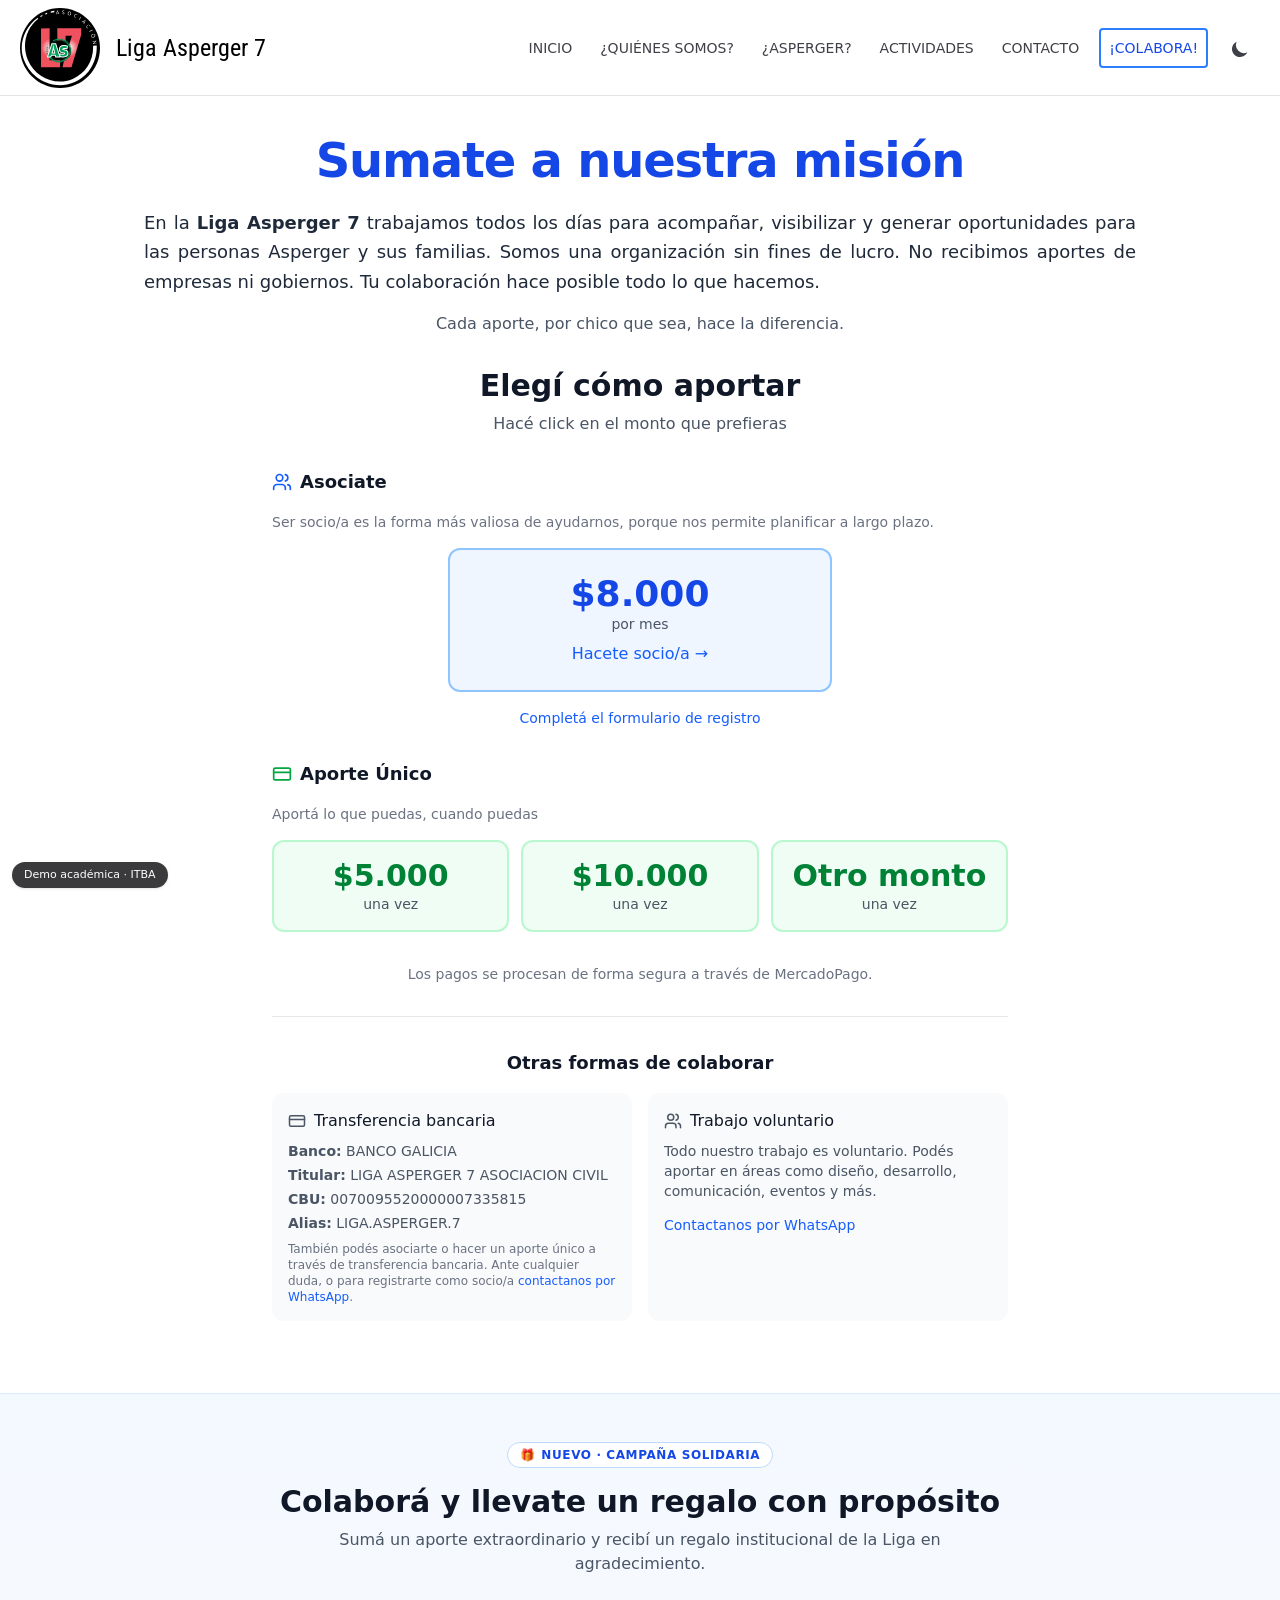
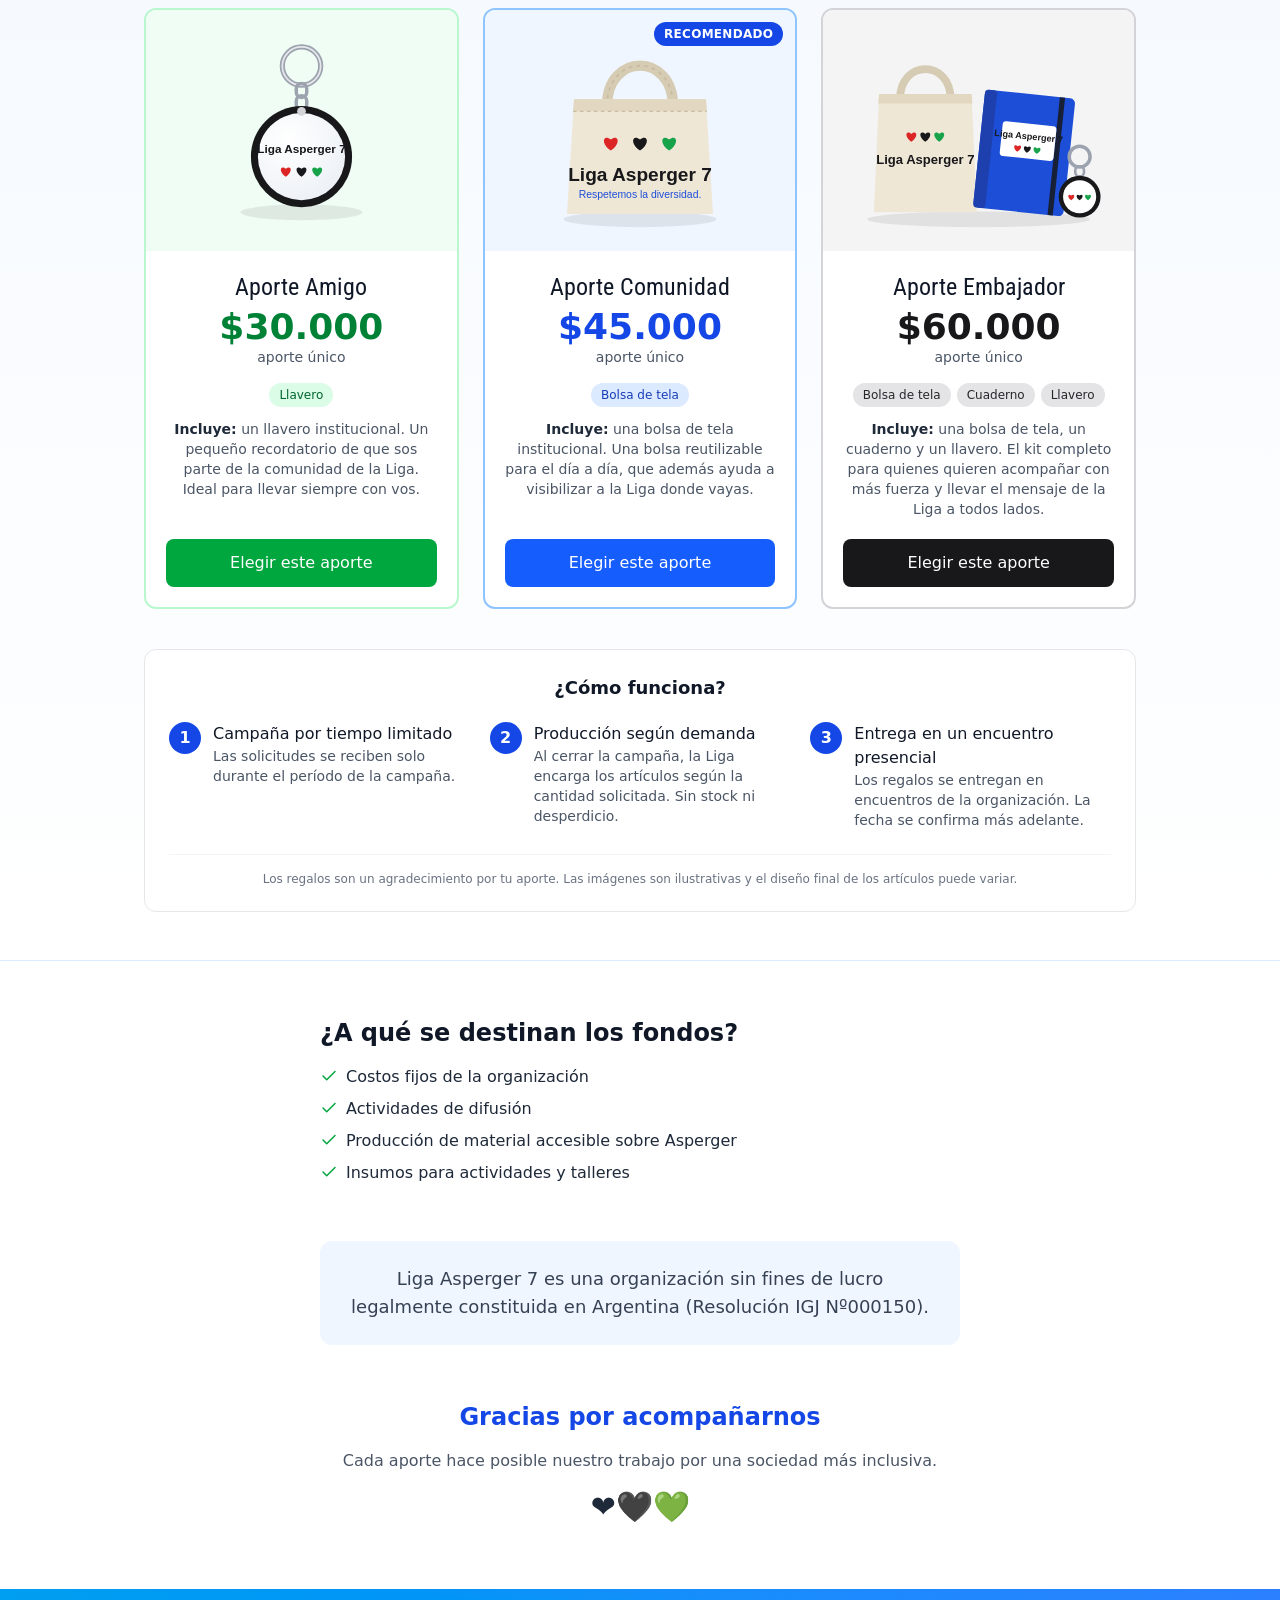
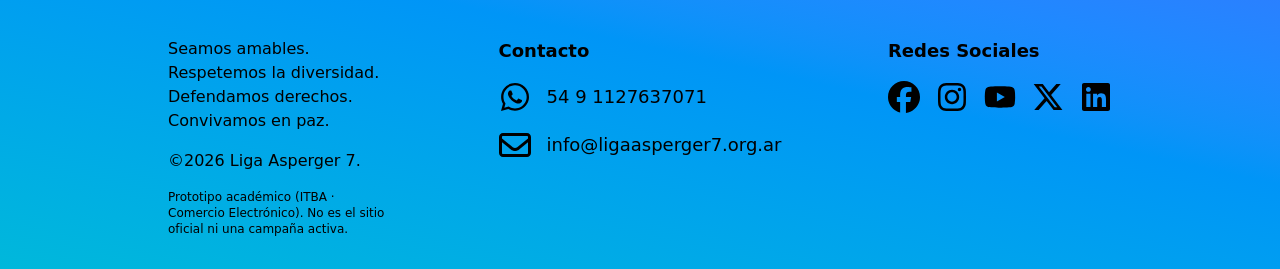
==== index.html @ 87cd5c79 "Prototipo: sección Colaborar con merchandising solidario Reproducción estática de la página ¡Colabor" ====
<!doctype html>
<html lang="es">
<head>
  <meta charset="UTF-8" />
  <meta name="viewport" content="width=device-width, initial-scale=1.0" />
  <meta name="robots" content="noindex, nofollow" />
  <title>¡Colabora! | Liga Asperger 7 — Demo académica</title>
  <link rel="icon" type="image/svg+xml" href="img/logo.svg" />
  <link rel="preconnect" href="https://fonts.googleapis.com" />
  <link rel="preconnect" href="https://fonts.gstatic.com" crossorigin />
  <link href="https://fonts.googleapis.com/css2?family=Roboto+Condensed:wght@400;700&display=swap" rel="stylesheet" />
  <link rel="stylesheet" href="css/estilos.css" />
  <script>
    // Modo oscuro igual que el sitio oficial (clase .dark en <html>)
    try {
      if (localStorage.theme === "dark" || (!("theme" in localStorage) && matchMedia("(prefers-color-scheme: dark)").matches)) {
        document.documentElement.classList.add("dark");
      }
    } catch (e) {}
  </script>
</head>
<body class="bg-white text-black dark:bg-zinc-800 dark:text-white">

  <!-- ================= ENCABEZADO (reproducción del sitio oficial) ================= -->
  <header id="encabezado" class="fixed top-0 w-full z-50 h-16 md:h-24 flex items-center justify-between flex-wrap px-5 border-b border-zinc-200 dark:border-zinc-900 dark:bg-zinc-800 bg-white">
    <a href="#" data-ir="colabora" class="flex items-center h-16 md:h-24">
      <img src="img/logo.svg" alt="Logo de La Liga Asperger 7" class="max-h-12 md:max-h-20 mr-4" />
      <span class="font-brand text-2xl">Liga Asperger 7</span>
    </a>
    <div class="flex lg:hidden ml-4">
      <button id="boton-menu" aria-label="Abrir menú" aria-expanded="false" class="rounded text-zinc-700 dark:text-zinc-200 hover:bg-zinc-100 border p-2 border-zinc-200 dark:hover:bg-zinc-700 transition cursor-pointer">
        <svg xmlns="http://www.w3.org/2000/svg" class="h-5 w-5" fill="none" viewBox="0 0 24 24" stroke="currentColor" stroke-width="2">
          <path id="icono-menu" stroke-linecap="round" stroke-linejoin="round" d="M4 6h16M4 12h16M4 18h16" />
        </svg>
      </button>
    </div>
    <nav id="menu" class="hidden w-full lg:w-auto lg:block pt-2 lg:pt-0 border-t lg:border-t-0 border-zinc-300">
      <ul class="flex flex-col lg:flex-row items-center lg:gap-3 flex-wrap">
        <li class="block w-full lg:inline lg:w-auto text-center"><a href="https://ligaasperger7.org.ar/" target="_blank" rel="noopener noreferrer" class="uppercase text-sm py-3 lg:py-2 px-2 rounded block lg:inline-block text-zinc-700 dark:text-zinc-200 hover:bg-zinc-100 dark:hover:bg-zinc-700">Inicio</a></li>
        <li class="block w-full lg:inline lg:w-auto text-center"><a href="https://ligaasperger7.org.ar/quienes-somos/" target="_blank" rel="noopener noreferrer" class="uppercase text-sm py-3 lg:py-2 px-2 rounded block lg:inline-block text-zinc-700 dark:text-zinc-200 hover:bg-zinc-100 dark:hover:bg-zinc-700">¿Quiénes somos?</a></li>
        <li class="block w-full lg:inline lg:w-auto text-center"><a href="https://ligaasperger7.org.ar/que-es-el-asperger/" target="_blank" rel="noopener noreferrer" class="uppercase text-sm py-3 lg:py-2 px-2 rounded block lg:inline-block text-zinc-700 dark:text-zinc-200 hover:bg-zinc-100 dark:hover:bg-zinc-700">¿Asperger?</a></li>
        <li class="block w-full lg:inline lg:w-auto text-center"><a href="https://ligaasperger7.org.ar/reuniones-y-eventos/" target="_blank" rel="noopener noreferrer" class="uppercase text-sm py-3 lg:py-2 px-2 rounded block lg:inline-block text-zinc-700 dark:text-zinc-200 hover:bg-zinc-100 dark:hover:bg-zinc-700">Actividades</a></li>
        <li class="block w-full lg:inline lg:w-auto text-center"><a href="https://ligaasperger7.org.ar/contacto/" target="_blank" rel="noopener noreferrer" class="uppercase text-sm py-3 lg:py-2 px-2 rounded block lg:inline-block text-zinc-700 dark:text-zinc-200 hover:bg-zinc-100 dark:hover:bg-zinc-700">Contacto</a></li>
        <li class="block w-full lg:inline lg:w-auto text-center"><a href="#" data-ir="colabora" aria-current="page" class="uppercase text-sm py-3 lg:py-2 px-2 rounded block lg:inline-block bg-white dark:bg-zinc-800 text-blue-700 dark:text-blue-400 border-2 border-blue-500">¡Colabora!</a></li>
        <li class="block w-full lg:inline lg:w-auto text-center">
          <button id="boton-tema" type="button" aria-label="Cambiar modo claro/oscuro" class="w-full text-zinc-700 dark:text-zinc-200 hover:bg-zinc-100 dark:hover:bg-zinc-700 rounded text-sm p-2.5 cursor-pointer">
            <svg class="w-5 h-5 inline dark:hidden" fill="currentColor" viewBox="0 0 20 20" aria-hidden="true"><path d="M17.293 13.293A8 8 0 016.707 2.707a8.001 8.001 0 1010.586 10.586z" /></svg>
            <svg class="w-5 h-5 hidden dark:inline" fill="currentColor" viewBox="0 0 20 20" aria-hidden="true"><path fill-rule="evenodd" clip-rule="evenodd" d="M10 2a1 1 0 011 1v1a1 1 0 11-2 0V3a1 1 0 011-1zm4 8a4 4 0 11-8 0 4 4 0 018 0zm-.464 4.95l.707.707a1 1 0 001.414-1.414l-.707-.707a1 1 0 00-1.414 1.414zm2.12-10.607a1 1 0 010 1.414l-.706.707a1 1 0 11-1.414-1.414l.707-.707a1 1 0 011.414 0zM17 11a1 1 0 100-2h-1a1 1 0 100 2h1zm-7 4a1 1 0 011 1v1a1 1 0 11-2 0v-1a1 1 0 011-1zM5.05 6.464A1 1 0 106.465 5.05l-.708-.707a1 1 0 00-1.414 1.414l.707.707zm1.414 8.486l-.707.707a1 1 0 01-1.414-1.414l.707-.707a1 1 0 011.414 1.414zM4 11a1 1 0 100-2H3a1 1 0 000 2h1z" /></svg>
            <span class="lg:hidden uppercase text-sm ml-2">Cambiar tema</span>
          </button>
        </li>
      </ul>
    </nav>
  </header>

  <main class="mt-16 md:mt-24 min-h-[60vh]">

    <!-- ================= VISTA 1: COLABORAR ================= -->
    <div id="vista-colabora">

      <!-- Reproducción de la sección actual del sitio -->
      <section class="max-w-screen-lg mx-auto px-4 pt-10 pb-8">
        <h1 class="text-3xl lg:text-5xl font-extrabold text-center mb-6 text-blue-700 dark:text-blue-400 tracking-tight">Sumate a nuestra misión</h1>
        <p class="text-lg leading-relaxed mb-4 lg:text-justify text-gray-800 dark:text-gray-200">
          En la <strong>Liga Asperger 7</strong> trabajamos todos los días para acompañar, visibilizar y generar oportunidades para las personas Asperger y sus familias. Somos una organización sin fines de lucro. No recibimos aportes de empresas ni gobiernos. Tu colaboración hace posible todo lo que hacemos.
        </p>
        <p class="text-base text-gray-600 dark:text-gray-400 text-center mt-2">Cada aporte, por chico que sea, hace la diferencia.</p>
      </section>

      <section class="max-w-3xl mx-auto px-4 pb-12">
        <div class="text-center mb-8">
          <h2 class="text-2xl lg:text-3xl font-bold text-gray-900 dark:text-white mb-2">Elegí cómo aportar</h2>
          <p class="text-gray-600 dark:text-gray-400">Hacé click en el monto que prefieras</p>
        </div>

        <div class="mb-8">
          <h3 class="text-lg font-semibold text-gray-900 dark:text-white mb-4 flex items-center gap-2">
            <svg width="20" height="20" viewBox="0 0 24 24" fill="none" stroke="currentColor" stroke-width="2" stroke-linecap="round" stroke-linejoin="round" class="text-blue-600" aria-hidden="true"><path d="M16 21v-2a4 4 0 0 0-4-4H6a4 4 0 0 0-4 4v2" /><circle cx="9" cy="7" r="4" /><path d="M22 21v-2a4 4 0 0 0-3-3.87" /><path d="M16 3.13a4 4 0 0 1 0 7.75" /></svg>
            Asociate
          </h3>
          <p class="text-sm text-gray-500 dark:text-gray-400 mb-4">Ser socio/a es la forma más valiosa de ayudarnos, porque nos permite planificar a largo plazo.</p>
          <a href="#" data-aviso="la suscripción mensual de MercadoPago ($8.000 por mes)" class="flex flex-col items-center justify-center p-6 bg-blue-50 dark:bg-blue-900/30 border-2 border-blue-300 dark:border-blue-600 rounded-xl hover:border-blue-500 hover:bg-blue-100 dark:hover:bg-blue-900/50 transition max-w-sm mx-auto">
            <span class="text-3xl lg:text-4xl font-bold text-blue-700 dark:text-blue-400">$8.000</span>
            <span class="text-sm text-gray-600 dark:text-gray-400">por mes</span>
            <span class="mt-2 text-blue-600 dark:text-blue-400 font-medium">Hacete socio/a →</span>
          </a>
          <a href="#" data-aviso="el formulario de registro de socios/as (Google Forms)" class="block mt-4 text-center text-sm text-blue-600 dark:text-blue-400 hover:underline">Completá el formulario de registro</a>
        </div>

        <div class="mb-8">
          <h3 class="text-lg font-semibold text-gray-900 dark:text-white mb-4 flex items-center gap-2">
            <svg width="20" height="20" viewBox="0 0 24 24" fill="none" stroke="currentColor" stroke-width="2" stroke-linecap="round" stroke-linejoin="round" class="text-green-600" aria-hidden="true"><rect width="20" height="14" x="2" y="5" rx="2" /><line x1="2" x2="22" y1="10" y2="10" /></svg>
            Aporte Único
          </h3>
          <p class="text-sm text-gray-500 dark:text-gray-400 mb-4">Aportá lo que puedas, cuando puedas</p>
          <div class="grid grid-cols-2 lg:grid-cols-3 gap-3">
            <a href="#" data-aviso="el checkout de MercadoPago por $5.000" class="flex flex-col items-center justify-center p-4 bg-green-50 dark:bg-green-900/30 border-2 border-green-200 dark:border-green-700 rounded-xl hover:border-green-500 hover:bg-green-100 dark:hover:bg-green-900/50 transition">
              <span class="text-2xl lg:text-3xl font-bold text-green-700 dark:text-green-400">$5.000</span>
              <span class="text-sm text-gray-600 dark:text-gray-400">una vez</span>
            </a>
            <a href="#" data-aviso="el checkout de MercadoPago por $10.000" class="flex flex-col items-center justify-center p-4 bg-green-50 dark:bg-green-900/30 border-2 border-green-200 dark:border-green-700 rounded-xl hover:border-green-500 hover:bg-green-100 dark:hover:bg-green-900/50 transition">
              <span class="text-2xl lg:text-3xl font-bold text-green-700 dark:text-green-400">$10.000</span>
              <span class="text-sm text-gray-600 dark:text-gray-400">una vez</span>
            </a>
            <a href="#" data-aviso="el link de pago de MercadoPago con monto libre" class="flex flex-col items-center justify-center p-4 bg-green-50 dark:bg-green-900/30 border-2 border-green-200 dark:border-green-700 rounded-xl hover:border-green-500 hover:bg-green-100 dark:hover:bg-green-900/50 transition">
              <span class="text-2xl lg:text-3xl font-bold text-green-700 dark:text-green-400">Otro monto</span>
              <span class="text-sm text-gray-600 dark:text-gray-400">una vez</span>
            </a>
          </div>
        </div>

        <div class="text-center text-sm text-gray-500 dark:text-gray-400 mb-8">Los pagos se procesan de forma segura a través de MercadoPago.</div>

        <div class="border-t border-gray-200 dark:border-gray-700 pt-8">
          <h3 class="text-lg font-semibold text-gray-900 dark:text-white mb-4 text-center">Otras formas de colaborar</h3>
          <div class="grid md:grid-cols-2 gap-4 mb-6">
            <div class="p-4 bg-gray-50 dark:bg-gray-800 rounded-xl">
              <h4 class="font-medium text-gray-900 dark:text-white mb-2 flex items-center gap-2">
                <svg width="18" height="18" viewBox="0 0 24 24" fill="none" stroke="currentColor" stroke-width="2" stroke-linecap="round" stroke-linejoin="round" class="text-gray-600 dark:text-gray-400" aria-hidden="true"><rect width="20" height="14" x="2" y="5" rx="2" /><line x1="2" x2="22" y1="10" y2="10" /></svg>
                Transferencia bancaria
              </h4>
              <ul class="text-sm text-gray-600 dark:text-gray-400 space-y-1 break-words">
                <li><strong>Banco:</strong> BANCO GALICIA</li>
                <li><strong>Titular:</strong> LIGA ASPERGER 7 ASOCIACION CIVIL</li>
                <li><strong>CBU:</strong> 0070095520000007335815</li>
                <li><strong>Alias:</strong> LIGA.ASPERGER.7</li>
              </ul>
              <p class="text-xs text-gray-500 mt-2">
                También podés asociarte o hacer un aporte único a través de transferencia bancaria. Ante cualquier duda, o para registrarte como socio/a
                <a href="#" data-aviso="una conversación de WhatsApp con la Liga" class="text-blue-600 dark:text-blue-400 hover:underline">contactanos por WhatsApp</a>.
              </p>
            </div>
            <div class="p-4 bg-gray-50 dark:bg-gray-800 rounded-xl">
              <h4 class="font-medium text-gray-900 dark:text-white mb-2 flex items-center gap-2">
                <svg width="18" height="18" viewBox="0 0 24 24" fill="none" stroke="currentColor" stroke-width="2" stroke-linecap="round" stroke-linejoin="round" class="text-gray-600 dark:text-gray-400" aria-hidden="true"><path d="M16 21v-2a4 4 0 0 0-4-4H6a4 4 0 0 0-4 4v2" /><circle cx="9" cy="7" r="4" /><path d="M22 21v-2a4 4 0 0 0-3-3.87" /><path d="M16 3.13a4 4 0 0 1 0 7.75" /></svg>
                Trabajo voluntario
              </h4>
              <p class="text-sm text-gray-600 dark:text-gray-400 mb-3">Todo nuestro trabajo es voluntario. Podés aportar en áreas como diseño, desarrollo, comunicación, eventos y más.</p>
              <a href="#" data-aviso="una conversación de WhatsApp para sumarse como voluntario/a" class="inline-flex items-center text-blue-600 dark:text-blue-400 hover:underline text-sm">Contactanos por WhatsApp</a>
            </div>
          </div>
        </div>
      </section>

      <!-- NUEVA SECCIÓN: merchandising solidario (se completa desde js/app.js con los datos de js/config.js) -->
      <section id="regalo-con-proposito" class="scroll-mt-28 bg-gradient-to-b from-blue-50/70 to-white dark:from-blue-950/30 dark:to-zinc-800 border-y border-blue-100 dark:border-zinc-700 py-12 mb-10">
        <div class="max-w-5xl mx-auto px-4">
          <div class="text-center mb-8">
            <span class="inline-flex items-center gap-1.5 text-xs font-semibold uppercase tracking-wider text-blue-700 dark:text-blue-300 bg-white dark:bg-zinc-800 border border-blue-200 dark:border-blue-700 rounded-full px-3 py-1 mb-4">
              <span aria-hidden="true">🎁</span> Nuevo · Campaña solidaria
            </span>
            <h2 id="campania-titulo" class="text-2xl lg:text-3xl font-bold text-gray-900 dark:text-white mb-2"></h2>
            <p id="campania-bajada" class="text-gray-600 dark:text-gray-400 max-w-2xl mx-auto"></p>
          </div>

          <div id="tarjetas-aporte" class="grid gap-6 md:grid-cols-3 max-w-md mx-auto md:max-w-none"></div>

          <div class="mt-10 bg-white dark:bg-zinc-800 border border-gray-200 dark:border-zinc-700 rounded-xl p-6">
            <h3 class="text-lg font-semibold text-gray-900 dark:text-white mb-5 text-center">¿Cómo funciona?</h3>
            <ol id="campania-pasos" class="grid gap-5 md:grid-cols-3"></ol>
            <p class="text-xs text-gray-500 dark:text-gray-400 text-center mt-6 pt-4 border-t border-gray-100 dark:border-zinc-700">
              Los regalos son un agradecimiento por tu aporte. Las imágenes son ilustrativas y el diseño final de los artículos puede variar.
            </p>
          </div>
        </div>
      </section>

      <!-- Cierre de la sección actual del sitio -->
      <section class="max-w-2xl mx-auto text-gray-800 dark:text-gray-200 p-4">
        <h2 class="text-xl lg:text-2xl font-bold mb-4 text-gray-900 dark:text-white">¿A qué se destinan los fondos?</h2>
        <ul class="space-y-2">
          <li class="flex items-start gap-2"><svg width="18" height="18" viewBox="0 0 24 24" fill="none" stroke="currentColor" stroke-width="2" stroke-linecap="round" stroke-linejoin="round" class="text-green-600 mt-0.5 flex-shrink-0" aria-hidden="true"><polyline points="20 6 9 17 4 12" /></svg>Costos fijos de la organización</li>
          <li class="flex items-start gap-2"><svg width="18" height="18" viewBox="0 0 24 24" fill="none" stroke="currentColor" stroke-width="2" stroke-linecap="round" stroke-linejoin="round" class="text-green-600 mt-0.5 flex-shrink-0" aria-hidden="true"><polyline points="20 6 9 17 4 12" /></svg>Actividades de difusión</li>
          <li class="flex items-start gap-2"><svg width="18" height="18" viewBox="0 0 24 24" fill="none" stroke="currentColor" stroke-width="2" stroke-linecap="round" stroke-linejoin="round" class="text-green-600 mt-0.5 flex-shrink-0" aria-hidden="true"><polyline points="20 6 9 17 4 12" /></svg>Producción de material accesible sobre Asperger</li>
          <li class="flex items-start gap-2"><svg width="18" height="18" viewBox="0 0 24 24" fill="none" stroke="currentColor" stroke-width="2" stroke-linecap="round" stroke-linejoin="round" class="text-green-600 mt-0.5 flex-shrink-0" aria-hidden="true"><polyline points="20 6 9 17 4 12" /></svg>Insumos para actividades y talleres</li>
        </ul>
      </section>
      <section class="max-w-2xl mx-auto text-gray-800 dark:text-gray-200 p-4 mt-6">
        <div class="bg-blue-50 dark:bg-blue-900/20 rounded-xl p-6 text-center">
          <p class="text-lg text-gray-700 dark:text-gray-300">Liga Asperger 7 es una organización sin fines de lucro legalmente constituida en Argentina (Resolución IGJ Nº000150).</p>
        </div>
      </section>
      <section class="max-w-2xl mx-auto text-gray-800 dark:text-gray-200 p-4 mt-6 mb-12">
        <h2 class="text-xl lg:text-2xl font-bold mb-4 text-blue-700 dark:text-blue-400 text-center">Gracias por acompañarnos</h2>
        <p class="text-center text-gray-600 dark:text-gray-400">Cada aporte hace posible nuestro trabajo por una sociedad más inclusiva.</p>
        <p class="text-3xl text-center mt-4" aria-hidden="true">❤️🖤💚</p>
      </section>
    </div>

    <!-- ================= VISTA 2: FORMULARIO (se genera desde js/app.js) ================= -->
    <div id="vista-formulario" hidden></div>

    <!-- ================= VISTA 3: CONFIRMACIÓN (se genera desde js/app.js) ================= -->
    <div id="vista-confirmacion" hidden></div>
  </main>

  <!-- ================= PIE (reproducción del sitio oficial) ================= -->
  <footer class="py-8 px-6 bg-gradient-to-tr from-cyan-500 to-blue-500 dark:from-cyan-900 dark:to-blue-900 md:px-12 lg:px-42 md:pt-8 lg:pt-12">
    <div class="md:flex md:justify-between gap-8">
      <div>
        <h2 class="text-lg font-bold mb-4">Contacto</h2>
        <ul class="flex flex-col gap-4">
          <li class="flex items-center gap-4"><a href="https://wa.me/+5491127637071" target="_blank" rel="noopener noreferrer" title="WhatsApp"><img class="h-8 w-8 dark:invert hover:scale-110 transition-transform" src="img/icons/whatsapp.svg" alt="Logo de WhatsApp" /></a><span class="text-lg">54 9 1127637071</span></li>
          <li class="flex items-center gap-4"><a href="mailto:info@ligaasperger7.org.ar" target="_blank" rel="noopener noreferrer" title="Email"><img class="h-8 w-8 dark:invert hover:scale-110 transition-transform" src="img/icons/email.svg" alt="Logo de Email" /></a><span class="text-lg">info@ligaasperger7.org.ar</span></li>
        </ul>
      </div>
      <div class="py-6 lg:py-0">
        <h2 class="text-lg font-bold mb-4">Redes Sociales</h2>
        <ul class="flex items-center gap-4">
          <li><a href="https://www.facebook.com/ligaasperger7" target="_blank" rel="noopener noreferrer" title="Facebook"><img class="h-8 w-8 dark:invert hover:scale-110 transition-transform" src="img/icons/facebook.svg" alt="Logo de Facebook" /></a></li>
          <li><a href="https://www.instagram.com/liga.asperger7/" target="_blank" rel="noopener noreferrer" title="Instagram"><img class="h-8 w-8 dark:invert hover:scale-110 transition-transform" src="img/icons/instagram.svg" alt="Logo de Instagram" /></a></li>
          <li><a href="https://www.youtube.com/c/LigaAsperger7" target="_blank" rel="noopener noreferrer" title="Youtube"><img class="h-8 w-8 dark:invert hover:scale-110 transition-transform" src="img/icons/youtube.svg" alt="Logo de Youtube" /></a></li>
          <li><a href="https://twitter.com/LigaAsperger7" target="_blank" rel="noopener noreferrer" title="Twitter"><img class="h-8 w-8 dark:invert hover:scale-110 transition-transform" src="img/icons/twitter.svg" alt="Logo de Twitter" /></a></li>
          <li><a href="https://www.linkedin.com/company/liga-asperger-7/" target="_blank" rel="noopener noreferrer" title="LinkedIn"><img class="h-8 w-8 dark:invert hover:scale-110 transition-transform" src="img/icons/linkedin.svg" alt="Logo de LinkedIn" /></a></li>
        </ul>
      </div>
      <div class="pt-4 md:pt-0 border-t border-t-zinc-800 dark:border-t-zinc-100 md:border-t-0 md:order-first">
        <ul class="mb-4">
          <li>Seamos amables.</li>
          <li>Respetemos la diversidad.</li>
          <li>Defendamos derechos.</li>
          <li>Convivamos en paz.</li>
        </ul>
        <p class="mt-4">©2026 Liga Asperger 7.</p>
        <p class="mt-4 text-xs max-w-56">Prototipo académico (ITBA · Comercio Electrónico). No es el sitio oficial ni una campaña activa.</p>
      </div>
    </div>
  </footer>

  <!-- Indicación discreta de demo -->
  <div class="fixed bottom-3 left-3 z-40 text-[11px] leading-tight rounded-full bg-zinc-900/85 text-white px-3 py-1.5 shadow pointer-events-none select-none" title="Prototipo académico — no es el sitio oficial">
    Demo académica · ITBA
  </div>

  <!-- Aviso que reemplaza las redirecciones reales (MercadoPago, Google Forms, WhatsApp) -->
  <div id="modal-aviso" class="fixed inset-0 z-[60] items-center justify-center p-4 bg-black/50 hidden">
    <div role="dialog" aria-modal="true" aria-labelledby="aviso-titulo" class="w-full max-w-md rounded-xl bg-white dark:bg-zinc-800 p-6 shadow-xl animar-entrada">
      <h2 id="aviso-titulo" class="text-lg font-semibold text-gray-900 dark:text-white mb-2">Opción existente del sitio</h2>
      <p class="text-gray-700 dark:text-gray-300">En el sitio oficial, este botón lleva a <strong id="aviso-destino"></strong>.</p>
      <p class="text-sm text-gray-500 dark:text-gray-400 mt-2">En esta demostración académica no se realizan pagos ni se abren servicios externos.</p>
      <button id="aviso-cerrar" type="button" class="mt-5 w-full rounded-lg py-2.5 font-medium text-white bg-blue-700 hover:bg-blue-800 cursor-pointer">Entendido</button>
    </div>
  </div>

  <script src="js/config.js"></script>
  <script src="js/app.js"></script>
</body>
</html>
---- css/estilos.css ----
/*! tailwindcss v4.1.11 | MIT License | https://tailwindcss.com */
@layer properties{@supports (((-webkit-hyphens:none)) and (not (margin-trim:inline))) or ((-moz-orient:inline) and (not (color:rgb(from red r g b)))){*,:before,:after,::backdrop{--tw-space-y-reverse:0;--tw-border-style:solid;--tw-gradient-position:initial;--tw-gradient-from:#0000;--tw-gradient-via:#0000;--tw-gradient-to:#0000;--tw-gradient-stops:initial;--tw-gradient-via-stops:initial;--tw-gradient-from-position:0%;--tw-gradient-via-position:50%;--tw-gradient-to-position:100%;--tw-leading:initial;--tw-font-weight:initial;--tw-tracking:initial;--tw-shadow:0 0 #0000;--tw-shadow-color:initial;--tw-shadow-alpha:100%;--tw-inset-shadow:0 0 #0000;--tw-inset-shadow-color:initial;--tw-inset-shadow-alpha:100%;--tw-ring-color:initial;--tw-ring-shadow:0 0 #0000;--tw-inset-ring-color:initial;--tw-inset-ring-shadow:0 0 #0000;--tw-ring-inset:initial;--tw-ring-offset-width:0px;--tw-ring-offset-color:#fff;--tw-ring-offset-shadow:0 0 #0000;--tw-translate-x:0;--tw-translate-y:0;--tw-translate-z:0;--tw-scale-x:1;--tw-scale-y:1;--tw-scale-z:1;--tw-outline-style:solid;--tw-blur:initial;--tw-brightness:initial;--tw-contrast:initial;--tw-grayscale:initial;--tw-hue-rotate:initial;--tw-invert:initial;--tw-opacity:initial;--tw-saturate:initial;--tw-sepia:initial;--tw-drop-shadow:initial;--tw-drop-shadow-color:initial;--tw-drop-shadow-alpha:100%;--tw-drop-shadow-size:initial}}}@layer theme{:root,:host{--font-sans:ui-sans-serif,system-ui,sans-serif,"Apple Color Emoji","Segoe UI Emoji","Segoe UI Symbol","Noto Color Emoji";--font-mono:ui-monospace,SFMono-Regular,Menlo,Monaco,Consolas,"Liberation Mono","Courier New",monospace;--color-red-400:oklch(70.4% .191 22.216);--color-red-500:oklch(63.7% .237 25.331);--color-red-600:oklch(57.7% .245 27.325);--color-amber-50:oklch(98.7% .022 95.277);--color-amber-200:oklch(92.4% .12 95.746);--color-amber-800:oklch(47.3% .137 46.201);--color-amber-900:oklch(41.4% .112 45.904);--color-green-50:oklch(98.2% .018 155.826);--color-green-100:oklch(96.2% .044 156.743);--color-green-200:oklch(92.5% .084 155.995);--color-green-300:oklch(87.1% .15 154.449);--color-green-400:oklch(79.2% .209 151.711);--color-green-500:oklch(72.3% .219 149.579);--color-green-600:oklch(62.7% .194 149.214);--color-green-700:oklch(52.7% .154 150.069);--color-green-800:oklch(44.8% .119 151.328);--color-green-900:oklch(39.3% .095 152.535);--color-cyan-500:oklch(71.5% .143 215.221);--color-cyan-900:oklch(39.8% .07 227.392);--color-blue-50:oklch(97% .014 254.604);--color-blue-100:oklch(93.2% .032 255.585);--color-blue-200:oklch(88.2% .059 254.128);--color-blue-300:oklch(80.9% .105 251.813);--color-blue-400:oklch(70.7% .165 254.624);--color-blue-500:oklch(62.3% .214 259.815);--color-blue-600:oklch(54.6% .245 262.881);--color-blue-700:oklch(48.8% .243 264.376);--color-blue-800:oklch(42.4% .199 265.638);--color-blue-900:oklch(37.9% .146 265.522);--color-blue-950:oklch(28.2% .091 267.935);--color-gray-50:oklch(98.5% .002 247.839);--color-gray-100:oklch(96.7% .003 264.542);--color-gray-200:oklch(92.8% .006 264.531);--color-gray-300:oklch(87.2% .01 258.338);--color-gray-400:oklch(70.7% .022 261.325);--color-gray-500:oklch(55.1% .027 264.364);--color-gray-600:oklch(44.6% .03 256.802);--color-gray-700:oklch(37.3% .034 259.733);--color-gray-800:oklch(27.8% .033 256.848);--color-gray-900:oklch(21% .034 264.665);--color-zinc-100:oklch(96.7% .001 286.375);--color-zinc-200:oklch(92% .004 286.32);--color-zinc-300:oklch(87.1% .006 286.286);--color-zinc-500:oklch(55.2% .016 285.938);--color-zinc-600:oklch(44.2% .017 285.786);--color-zinc-700:oklch(37% .013 285.805);--color-zinc-800:oklch(27.4% .006 286.033);--color-zinc-900:oklch(21% .006 285.885);--color-black:#000;--color-white:#fff;--spacing:.25rem;--breakpoint-lg:64rem;--container-sm:24rem;--container-md:28rem;--container-2xl:42rem;--container-3xl:48rem;--container-5xl:64rem;--text-xs:.75rem;--text-xs--line-height:calc(1/.75);--text-sm:.875rem;--text-sm--line-height:calc(1.25/.875);--text-base:1rem;--text-base--line-height:calc(1.5/1);--text-lg:1.125rem;--text-lg--line-height:calc(1.75/1.125);--text-xl:1.25rem;--text-xl--line-height:calc(1.75/1.25);--text-2xl:1.5rem;--text-2xl--line-height:calc(2/1.5);--text-3xl:1.875rem;--text-3xl--line-height:calc(2.25/1.875);--text-4xl:2.25rem;--text-4xl--line-height:calc(2.5/2.25);--text-5xl:3rem;--text-5xl--line-height:1;--font-weight-medium:500;--font-weight-semibold:600;--font-weight-bold:700;--font-weight-extrabold:800;--tracking-tight:-.025em;--tracking-wide:.025em;--tracking-wider:.05em;--leading-tight:1.25;--leading-relaxed:1.625;--radius-lg:.5rem;--radius-xl:.75rem;--default-transition-duration:.15s;--default-transition-timing-function:cubic-bezier(.4,0,.2,1);--default-font-family:var(--font-sans);--default-mono-font-family:var(--font-mono);--font-brand:"Roboto Condensed","Serif"}}@layer base{*,:after,:before,::backdrop{box-sizing:border-box;border:0 solid;margin:0;padding:0}::file-selector-button{box-sizing:border-box;border:0 solid;margin:0;padding:0}html,:host{-webkit-text-size-adjust:100%;tab-size:4;line-height:1.5;font-family:var(--default-font-family,ui-sans-serif,system-ui,sans-serif,"Apple Color Emoji","Segoe UI Emoji","Segoe UI Symbol","Noto Color Emoji");font-feature-settings:var(--default-font-feature-settings,normal);font-variation-settings:var(--default-font-variation-settings,normal);-webkit-tap-highlight-color:transparent}hr{height:0;color:inherit;border-top-width:1px}abbr:where([title]){-webkit-text-decoration:underline dotted;text-decoration:underline dotted}h1,h2,h3,h4,h5,h6{font-size:inherit;font-weight:inherit}a{color:inherit;-webkit-text-decoration:inherit;-webkit-text-decoration:inherit;-webkit-text-decoration:inherit;text-decoration:inherit}b,strong{font-weight:bolder}code,kbd,samp,pre{font-family:var(--default-mono-font-family,ui-monospace,SFMono-Regular,Menlo,Monaco,Consolas,"Liberation Mono","Courier New",monospace);font-feature-settings:var(--default-mono-font-feature-settings,normal);font-variation-settings:var(--default-mono-font-variation-settings,normal);font-size:1em}small{font-size:80%}sub,sup{vertical-align:baseline;font-size:75%;line-height:0;position:relative}sub{bottom:-.25em}sup{top:-.5em}table{text-indent:0;border-color:inherit;border-collapse:collapse}:-moz-focusring{outline:auto}progress{vertical-align:baseline}summary{display:list-item}ol,ul,menu{list-style:none}img,svg,video,canvas,audio,iframe,embed,object{vertical-align:middle;display:block}img,video{max-width:100%;height:auto}button,input,select,optgroup,textarea{font:inherit;font-feature-settings:inherit;font-variation-settings:inherit;letter-spacing:inherit;color:inherit;opacity:1;background-color:#0000;border-radius:0}::file-selector-button{font:inherit;font-feature-settings:inherit;font-variation-settings:inherit;letter-spacing:inherit;color:inherit;opacity:1;background-color:#0000;border-radius:0}:where(select:is([multiple],[size])) optgroup{font-weight:bolder}:where(select:is([multiple],[size])) optgroup option{padding-inline-start:20px}::file-selector-button{margin-inline-end:4px}::placeholder{opacity:1}@supports (not ((-webkit-appearance:-apple-pay-button))) or (contain-intrinsic-size:1px){::placeholder{color:currentColor}@supports (color:color-mix(in lab, red, red)){::placeholder{color:color-mix(in oklab,currentcolor 50%,transparent)}}}textarea{resize:vertical}::-webkit-search-decoration{-webkit-appearance:none}::-webkit-date-and-time-value{min-height:1lh;text-align:inherit}::-webkit-datetime-edit{display:inline-flex}::-webkit-datetime-edit-fields-wrapper{padding:0}::-webkit-datetime-edit{padding-block:0}::-webkit-datetime-edit-year-field{padding-block:0}::-webkit-datetime-edit-month-field{padding-block:0}::-webkit-datetime-edit-day-field{padding-block:0}::-webkit-datetime-edit-hour-field{padding-block:0}::-webkit-datetime-edit-minute-field{padding-block:0}::-webkit-datetime-edit-second-field{padding-block:0}::-webkit-datetime-edit-millisecond-field{padding-block:0}::-webkit-datetime-edit-meridiem-field{padding-block:0}:-moz-ui-invalid{box-shadow:none}button,input:where([type=button],[type=reset],[type=submit]){appearance:button}::file-selector-button{appearance:button}::-webkit-inner-spin-button{height:auto}::-webkit-outer-spin-button{height:auto}[hidden]:where(:not([hidden=until-found])){display:none!important}}@layer components;@layer utilities{.pointer-events-none{pointer-events:none}.sr-only{clip:rect(0,0,0,0);white-space:nowrap;border-width:0;width:1px;height:1px;margin:-1px;padding:0;position:absolute;overflow:hidden}.absolute{position:absolute}.fixed{position:fixed}.relative{position:relative}.inset-0{inset:calc(var(--spacing)*0)}.top-0{top:calc(var(--spacing)*0)}.top-2{top:calc(var(--spacing)*2)}.top-3{top:calc(var(--spacing)*3)}.right-2{right:calc(var(--spacing)*2)}.right-3{right:calc(var(--spacing)*3)}.bottom-3{bottom:calc(var(--spacing)*3)}.left-3{left:calc(var(--spacing)*3)}.z-10{z-index:10}.z-40{z-index:40}.z-50{z-index:50}.z-\[60\]{z-index:60}.mx-auto{margin-inline:auto}.mt-0\.5{margin-top:calc(var(--spacing)*.5)}.mt-1{margin-top:calc(var(--spacing)*1)}.mt-2{margin-top:calc(var(--spacing)*2)}.mt-3{margin-top:calc(var(--spacing)*3)}.mt-4{margin-top:calc(var(--spacing)*4)}.mt-5{margin-top:calc(var(--spacing)*5)}.mt-6{margin-top:calc(var(--spacing)*6)}.mt-8{margin-top:calc(var(--spacing)*8)}.mt-10{margin-top:calc(var(--spacing)*10)}.mt-16{margin-top:calc(var(--spacing)*16)}.mr-4{margin-right:calc(var(--spacing)*4)}.mb-1{margin-bottom:calc(var(--spacing)*1)}.mb-2{margin-bottom:calc(var(--spacing)*2)}.mb-3{margin-bottom:calc(var(--spacing)*3)}.mb-4{margin-bottom:calc(var(--spacing)*4)}.mb-5{margin-bottom:calc(var(--spacing)*5)}.mb-6{margin-bottom:calc(var(--spacing)*6)}.mb-8{margin-bottom:calc(var(--spacing)*8)}.mb-10{margin-bottom:calc(var(--spacing)*10)}.mb-12{margin-bottom:calc(var(--spacing)*12)}.ml-2{margin-left:calc(var(--spacing)*2)}.ml-4{margin-left:calc(var(--spacing)*4)}.block{display:block}.flex{display:flex}.grid{display:grid}.hidden{display:none}.inline{display:inline}.inline-flex{display:inline-flex}.aspect-\[4\/3\]{aspect-ratio:4/3}.h-4{height:calc(var(--spacing)*4)}.h-5{height:calc(var(--spacing)*5)}.h-6{height:calc(var(--spacing)*6)}.h-8{height:calc(var(--spacing)*8)}.h-12{height:calc(var(--spacing)*12)}.h-16{height:calc(var(--spacing)*16)}.h-auto{height:auto}.h-full{height:100%}.h-px{height:1px}.max-h-12{max-height:calc(var(--spacing)*12)}.min-h-\[60vh\]{min-height:60vh}.w-4{width:calc(var(--spacing)*4)}.w-5{width:calc(var(--spacing)*5)}.w-6{width:calc(var(--spacing)*6)}.w-8{width:calc(var(--spacing)*8)}.w-16{width:calc(var(--spacing)*16)}.w-full{width:100%}.max-w-2xl{max-width:var(--container-2xl)}.max-w-3xl{max-width:var(--container-3xl)}.max-w-5xl{max-width:var(--container-5xl)}.max-w-56{max-width:calc(var(--spacing)*56)}.max-w-60{max-width:calc(var(--spacing)*60)}.max-w-md{max-width:var(--container-md)}.max-w-screen-lg{max-width:var(--breakpoint-lg)}.max-w-sm{max-width:var(--container-sm)}.flex-1{flex:1}.flex-shrink-0{flex-shrink:0}.cursor-not-allowed{cursor:not-allowed}.cursor-pointer{cursor:pointer}.scroll-mt-28{scroll-margin-top:calc(var(--spacing)*28)}.list-inside{list-style-position:inside}.list-decimal{list-style-type:decimal}.grid-cols-2{grid-template-columns:repeat(2,minmax(0,1fr))}.flex-col{flex-direction:column}.flex-col-reverse{flex-direction:column-reverse}.flex-wrap{flex-wrap:wrap}.items-center{align-items:center}.items-start{align-items:flex-start}.justify-between{justify-content:space-between}.justify-center{justify-content:center}.gap-1{gap:calc(var(--spacing)*1)}.gap-1\.5{gap:calc(var(--spacing)*1.5)}.gap-2{gap:calc(var(--spacing)*2)}.gap-3{gap:calc(var(--spacing)*3)}.gap-4{gap:calc(var(--spacing)*4)}.gap-5{gap:calc(var(--spacing)*5)}.gap-6{gap:calc(var(--spacing)*6)}.gap-8{gap:calc(var(--spacing)*8)}:where(.space-y-1>:not(:last-child)){--tw-space-y-reverse:0;margin-block-start:calc(calc(var(--spacing)*1)*var(--tw-space-y-reverse));margin-block-end:calc(calc(var(--spacing)*1)*calc(1 - var(--tw-space-y-reverse)))}:where(.space-y-2>:not(:last-child)){--tw-space-y-reverse:0;margin-block-start:calc(calc(var(--spacing)*2)*var(--tw-space-y-reverse));margin-block-end:calc(calc(var(--spacing)*2)*calc(1 - var(--tw-space-y-reverse)))}:where(.space-y-3>:not(:last-child)){--tw-space-y-reverse:0;margin-block-start:calc(calc(var(--spacing)*3)*var(--tw-space-y-reverse));margin-block-end:calc(calc(var(--spacing)*3)*calc(1 - var(--tw-space-y-reverse)))}:where(.space-y-4>:not(:last-child)){--tw-space-y-reverse:0;margin-block-start:calc(calc(var(--spacing)*4)*var(--tw-space-y-reverse));margin-block-end:calc(calc(var(--spacing)*4)*calc(1 - var(--tw-space-y-reverse)))}:where(.space-y-8>:not(:last-child)){--tw-space-y-reverse:0;margin-block-start:calc(calc(var(--spacing)*8)*var(--tw-space-y-reverse));margin-block-end:calc(calc(var(--spacing)*8)*calc(1 - var(--tw-space-y-reverse)))}.gap-x-6{column-gap:calc(var(--spacing)*6)}.gap-y-3{row-gap:calc(var(--spacing)*3)}.overflow-hidden{overflow:hidden}.rounded{border-radius:.25rem}.rounded-full{border-radius:3.40282e38px}.rounded-lg{border-radius:var(--radius-lg)}.rounded-xl{border-radius:var(--radius-xl)}.border{border-style:var(--tw-border-style);border-width:1px}.border-2{border-style:var(--tw-border-style);border-width:2px}.border-y{border-block-style:var(--tw-border-style);border-block-width:1px}.border-t{border-top-style:var(--tw-border-style);border-top-width:1px}.border-b{border-bottom-style:var(--tw-border-style);border-bottom-width:1px}.border-dashed{--tw-border-style:dashed;border-style:dashed}.border-amber-200{border-color:var(--color-amber-200)}.border-blue-100{border-color:var(--color-blue-100)}.border-blue-200{border-color:var(--color-blue-200)}.border-blue-300{border-color:var(--color-blue-300)}.border-blue-500{border-color:var(--color-blue-500)}.border-blue-600{border-color:var(--color-blue-600)}.border-gray-100{border-color:var(--color-gray-100)}.border-gray-200{border-color:var(--color-gray-200)}.border-gray-300{border-color:var(--color-gray-300)}.border-green-200{border-color:var(--color-green-200)}.border-red-500{border-color:var(--color-red-500)}.border-zinc-200{border-color:var(--color-zinc-200)}.border-zinc-300{border-color:var(--color-zinc-300)}.border-t-zinc-800{border-top-color:var(--color-zinc-800)}.bg-amber-50{background-color:var(--color-amber-50)}.bg-black\/50{background-color:#00000080}@supports (color:color-mix(in lab, red, red)){.bg-black\/50{background-color:color-mix(in oklab,var(--color-black)50%,transparent)}}.bg-blue-50{background-color:var(--color-blue-50)}.bg-blue-50\/60{background-color:#eff6ff99}@supports (color:color-mix(in lab, red, red)){.bg-blue-50\/60{background-color:color-mix(in oklab,var(--color-blue-50)60%,transparent)}}.bg-blue-100{background-color:var(--color-blue-100)}.bg-blue-600{background-color:var(--color-blue-600)}.bg-blue-700{background-color:var(--color-blue-700)}.bg-gray-50{background-color:var(--color-gray-50)}.bg-gray-200{background-color:var(--color-gray-200)}.bg-gray-300{background-color:var(--color-gray-300)}.bg-green-50{background-color:var(--color-green-50)}.bg-green-100{background-color:var(--color-green-100)}.bg-green-600{background-color:var(--color-green-600)}.bg-white{background-color:var(--color-white)}.bg-zinc-100{background-color:var(--color-zinc-100)}.bg-zinc-200{background-color:var(--color-zinc-200)}.bg-zinc-900{background-color:var(--color-zinc-900)}.bg-zinc-900\/85{background-color:#18181bd9}@supports (color:color-mix(in lab, red, red)){.bg-zinc-900\/85{background-color:color-mix(in oklab,var(--color-zinc-900)85%,transparent)}}.bg-gradient-to-b{--tw-gradient-position:to bottom in oklab;background-image:linear-gradient(var(--tw-gradient-stops))}.bg-gradient-to-tr{--tw-gradient-position:to top right in oklab;background-image:linear-gradient(var(--tw-gradient-stops))}.from-blue-50\/70{--tw-gradient-from:#eff6ffb3}@supports (color:color-mix(in lab, red, red)){.from-blue-50\/70{--tw-gradient-from:color-mix(in oklab,var(--color-blue-50)70%,transparent)}}.from-blue-50\/70{--tw-gradient-stops:var(--tw-gradient-via-stops,var(--tw-gradient-position),var(--tw-gradient-from)var(--tw-gradient-from-position),var(--tw-gradient-to)var(--tw-gradient-to-position))}.from-cyan-500{--tw-gradient-from:var(--color-cyan-500);--tw-gradient-stops:var(--tw-gradient-via-stops,var(--tw-gradient-position),var(--tw-gradient-from)var(--tw-gradient-from-position),var(--tw-gradient-to)var(--tw-gradient-to-position))}.to-blue-500{--tw-gradient-to:var(--color-blue-500);--tw-gradient-stops:var(--tw-gradient-via-stops,var(--tw-gradient-position),var(--tw-gradient-from)var(--tw-gradient-from-position),var(--tw-gradient-to)var(--tw-gradient-to-position))}.to-white{--tw-gradient-to:var(--color-white);--tw-gradient-stops:var(--tw-gradient-via-stops,var(--tw-gradient-position),var(--tw-gradient-from)var(--tw-gradient-from-position),var(--tw-gradient-to)var(--tw-gradient-to-position))}.object-contain{object-fit:contain}.p-2{padding:calc(var(--spacing)*2)}.p-2\.5{padding:calc(var(--spacing)*2.5)}.p-3{padding:calc(var(--spacing)*3)}.p-4{padding:calc(var(--spacing)*4)}.p-5{padding:calc(var(--spacing)*5)}.p-6{padding:calc(var(--spacing)*6)}.px-1\.5{padding-inline:calc(var(--spacing)*1.5)}.px-2{padding-inline:calc(var(--spacing)*2)}.px-2\.5{padding-inline:calc(var(--spacing)*2.5)}.px-3{padding-inline:calc(var(--spacing)*3)}.px-4{padding-inline:calc(var(--spacing)*4)}.px-5{padding-inline:calc(var(--spacing)*5)}.px-6{padding-inline:calc(var(--spacing)*6)}.py-0\.5{padding-block:calc(var(--spacing)*.5)}.py-1{padding-block:calc(var(--spacing)*1)}.py-1\.5{padding-block:calc(var(--spacing)*1.5)}.py-2\.5{padding-block:calc(var(--spacing)*2.5)}.py-3{padding-block:calc(var(--spacing)*3)}.py-6{padding-block:calc(var(--spacing)*6)}.py-8{padding-block:calc(var(--spacing)*8)}.py-12{padding-block:calc(var(--spacing)*12)}.pt-2{padding-top:calc(var(--spacing)*2)}.pt-4{padding-top:calc(var(--spacing)*4)}.pt-8{padding-top:calc(var(--spacing)*8)}.pt-10{padding-top:calc(var(--spacing)*10)}.pb-3{padding-bottom:calc(var(--spacing)*3)}.pb-8{padding-bottom:calc(var(--spacing)*8)}.pb-12{padding-bottom:calc(var(--spacing)*12)}.pb-14{padding-bottom:calc(var(--spacing)*14)}.text-center{text-align:center}.text-right{text-align:right}.align-middle{vertical-align:middle}.font-brand{font-family:var(--font-brand)}.font-mono{font-family:var(--font-mono)}.text-2xl{font-size:var(--text-2xl);line-height:var(--tw-leading,var(--text-2xl--line-height))}.text-3xl{font-size:var(--text-3xl);line-height:var(--tw-leading,var(--text-3xl--line-height))}.text-base{font-size:var(--text-base);line-height:var(--tw-leading,var(--text-base--line-height))}.text-lg{font-size:var(--text-lg);line-height:var(--tw-leading,var(--text-lg--line-height))}.text-sm{font-size:var(--text-sm);line-height:var(--tw-leading,var(--text-sm--line-height))}.text-xl{font-size:var(--text-xl);line-height:var(--tw-leading,var(--text-xl--line-height))}.text-xs{font-size:var(--text-xs);line-height:var(--tw-leading,var(--text-xs--line-height))}.text-\[11px\]{font-size:11px}.leading-relaxed{--tw-leading:var(--leading-relaxed);line-height:var(--leading-relaxed)}.leading-tight{--tw-leading:var(--leading-tight);line-height:var(--leading-tight)}.font-bold{--tw-font-weight:var(--font-weight-bold);font-weight:var(--font-weight-bold)}.font-extrabold{--tw-font-weight:var(--font-weight-extrabold);font-weight:var(--font-weight-extrabold)}.font-medium{--tw-font-weight:var(--font-weight-medium);font-weight:var(--font-weight-medium)}.font-semibold{--tw-font-weight:var(--font-weight-semibold);font-weight:var(--font-weight-semibold)}.tracking-tight{--tw-tracking:var(--tracking-tight);letter-spacing:var(--tracking-tight)}.tracking-wide{--tw-tracking:var(--tracking-wide);letter-spacing:var(--tracking-wide)}.tracking-wider{--tw-tracking:var(--tracking-wider);letter-spacing:var(--tracking-wider)}.break-words{overflow-wrap:break-word}.break-all{word-break:break-all}.text-amber-900{color:var(--color-amber-900)}.text-black{color:var(--color-black)}.text-blue-600{color:var(--color-blue-600)}.text-blue-700{color:var(--color-blue-700)}.text-blue-800{color:var(--color-blue-800)}.text-gray-500{color:var(--color-gray-500)}.text-gray-600{color:var(--color-gray-600)}.text-gray-700{color:var(--color-gray-700)}.text-gray-800{color:var(--color-gray-800)}.text-gray-900{color:var(--color-gray-900)}.text-green-600{color:var(--color-green-600)}.text-green-700{color:var(--color-green-700)}.text-green-800{color:var(--color-green-800)}.text-red-600{color:var(--color-red-600)}.text-white{color:var(--color-white)}.text-zinc-700{color:var(--color-zinc-700)}.text-zinc-800{color:var(--color-zinc-800)}.text-zinc-900{color:var(--color-zinc-900)}.uppercase{text-transform:uppercase}.accent-blue-600{accent-color:var(--color-blue-600)}.opacity-60{opacity:.6}.shadow{--tw-shadow:0 1px 3px 0 var(--tw-shadow-color,#0000001a),0 1px 2px -1px var(--tw-shadow-color,#0000001a);box-shadow:var(--tw-inset-shadow),var(--tw-inset-ring-shadow),var(--tw-ring-offset-shadow),var(--tw-ring-shadow),var(--tw-shadow)}.shadow-xl{--tw-shadow:0 20px 25px -5px var(--tw-shadow-color,#0000001a),0 8px 10px -6px var(--tw-shadow-color,#0000001a);box-shadow:var(--tw-inset-shadow),var(--tw-inset-ring-shadow),var(--tw-ring-offset-shadow),var(--tw-ring-shadow),var(--tw-shadow)}.transition{transition-property:color,background-color,border-color,outline-color,text-decoration-color,fill,stroke,--tw-gradient-from,--tw-gradient-via,--tw-gradient-to,opacity,box-shadow,transform,translate,scale,rotate,filter,-webkit-backdrop-filter,backdrop-filter,display,visibility,content-visibility,overlay,pointer-events;transition-timing-function:var(--tw-ease,var(--default-transition-timing-function));transition-duration:var(--tw-duration,var(--default-transition-duration))}.transition-transform{transition-property:transform,translate,scale,rotate;transition-timing-function:var(--tw-ease,var(--default-transition-timing-function));transition-duration:var(--tw-duration,var(--default-transition-duration))}.select-none{-webkit-user-select:none;user-select:none}.placeholder\:text-gray-400::placeholder{color:var(--color-gray-400)}@media (hover:hover){.hover\:-translate-y-0\.5:hover{--tw-translate-y:calc(var(--spacing)*-.5);translate:var(--tw-translate-x)var(--tw-translate-y)}.hover\:scale-110:hover{--tw-scale-x:110%;--tw-scale-y:110%;--tw-scale-z:110%;scale:var(--tw-scale-x)var(--tw-scale-y)}.hover\:border-blue-300:hover{border-color:var(--color-blue-300)}.hover\:border-blue-500:hover{border-color:var(--color-blue-500)}.hover\:border-green-500:hover{border-color:var(--color-green-500)}.hover\:border-zinc-500:hover{border-color:var(--color-zinc-500)}.hover\:bg-blue-50:hover{background-color:var(--color-blue-50)}.hover\:bg-blue-100:hover{background-color:var(--color-blue-100)}.hover\:bg-blue-700:hover{background-color:var(--color-blue-700)}.hover\:bg-blue-800:hover{background-color:var(--color-blue-800)}.hover\:bg-gray-50:hover{background-color:var(--color-gray-50)}.hover\:bg-green-100:hover{background-color:var(--color-green-100)}.hover\:bg-green-700:hover{background-color:var(--color-green-700)}.hover\:bg-zinc-100:hover{background-color:var(--color-zinc-100)}.hover\:bg-zinc-700:hover{background-color:var(--color-zinc-700)}.hover\:underline:hover{text-decoration-line:underline}.hover\:shadow-lg:hover{--tw-shadow:0 10px 15px -3px var(--tw-shadow-color,#0000001a),0 4px 6px -4px var(--tw-shadow-color,#0000001a);box-shadow:var(--tw-inset-shadow),var(--tw-inset-ring-shadow),var(--tw-ring-offset-shadow),var(--tw-ring-shadow),var(--tw-shadow)}}.focus\:ring-2:focus{--tw-ring-shadow:var(--tw-ring-inset,)0 0 0 calc(2px + var(--tw-ring-offset-width))var(--tw-ring-color,currentcolor);box-shadow:var(--tw-inset-shadow),var(--tw-inset-ring-shadow),var(--tw-ring-offset-shadow),var(--tw-ring-shadow),var(--tw-shadow)}.focus\:ring-blue-500:focus{--tw-ring-color:var(--color-blue-500)}.focus\:outline-none:focus{--tw-outline-style:none;outline-style:none}.focus-visible\:outline-2:focus-visible{outline-style:var(--tw-outline-style);outline-width:2px}.focus-visible\:outline-offset-2:focus-visible{outline-offset:2px}.focus-visible\:outline-blue-600:focus-visible{outline-color:var(--color-blue-600)}.focus-visible\:outline-blue-700:focus-visible{outline-color:var(--color-blue-700)}.focus-visible\:outline-green-600:focus-visible{outline-color:var(--color-green-600)}.focus-visible\:outline-zinc-900:focus-visible{outline-color:var(--color-zinc-900)}.disabled\:cursor-wait:disabled{cursor:wait}.disabled\:opacity-70:disabled{opacity:.7}.has-\[\:focus-visible\]\:ring-2:has(:focus-visible){--tw-ring-shadow:var(--tw-ring-inset,)0 0 0 calc(2px + var(--tw-ring-offset-width))var(--tw-ring-color,currentcolor);box-shadow:var(--tw-inset-shadow),var(--tw-inset-ring-shadow),var(--tw-ring-offset-shadow),var(--tw-ring-shadow),var(--tw-shadow)}.has-\[\:focus-visible\]\:ring-blue-500:has(:focus-visible){--tw-ring-color:var(--color-blue-500)}@media (min-width:40rem){.sm\:inline{display:inline}.sm\:h-20{height:calc(var(--spacing)*20)}.sm\:w-10{width:calc(var(--spacing)*10)}.sm\:w-full{width:100%}.sm\:grid-cols-2{grid-template-columns:repeat(2,minmax(0,1fr))}.sm\:grid-cols-3{grid-template-columns:repeat(3,minmax(0,1fr))}.sm\:grid-cols-\[220px_1fr\]{grid-template-columns:220px 1fr}.sm\:flex-col{flex-direction:column}.sm\:flex-row{flex-direction:row}.sm\:justify-end{justify-content:flex-end}.sm\:gap-1{gap:calc(var(--spacing)*1)}.sm\:text-center{text-align:center}.sm\:text-sm{font-size:var(--text-sm);line-height:var(--tw-leading,var(--text-sm--line-height))}}@media (min-width:48rem){.md\:order-first{order:-9999}.md\:mt-24{margin-top:calc(var(--spacing)*24)}.md\:flex{display:flex}.md\:h-24{height:calc(var(--spacing)*24)}.md\:max-h-20{max-height:calc(var(--spacing)*20)}.md\:max-w-none{max-width:none}.md\:grid-cols-2{grid-template-columns:repeat(2,minmax(0,1fr))}.md\:grid-cols-3{grid-template-columns:repeat(3,minmax(0,1fr))}.md\:justify-between{justify-content:space-between}.md\:border-t-0{border-top-style:var(--tw-border-style);border-top-width:0}.md\:px-12{padding-inline:calc(var(--spacing)*12)}.md\:pt-0{padding-top:calc(var(--spacing)*0)}.md\:pt-8{padding-top:calc(var(--spacing)*8)}}@media (min-width:64rem){.lg\:sticky{position:sticky}.lg\:top-32{top:calc(var(--spacing)*32)}.lg\:block{display:block}.lg\:hidden{display:none}.lg\:inline{display:inline}.lg\:inline-block{display:inline-block}.lg\:w-auto{width:auto}.lg\:grid-cols-3{grid-template-columns:repeat(3,minmax(0,1fr))}.lg\:grid-cols-\[1fr_320px\]{grid-template-columns:1fr 320px}.lg\:flex-row{flex-direction:row}.lg\:gap-3{gap:calc(var(--spacing)*3)}.lg\:border-t-0{border-top-style:var(--tw-border-style);border-top-width:0}.lg\:px-42{padding-inline:calc(var(--spacing)*42)}.lg\:py-0{padding-block:calc(var(--spacing)*0)}.lg\:py-2{padding-block:calc(var(--spacing)*2)}.lg\:pt-0{padding-top:calc(var(--spacing)*0)}.lg\:pt-12{padding-top:calc(var(--spacing)*12)}.lg\:text-justify{text-align:justify}.lg\:text-2xl{font-size:var(--text-2xl);line-height:var(--tw-leading,var(--text-2xl--line-height))}.lg\:text-3xl{font-size:var(--text-3xl);line-height:var(--tw-leading,var(--text-3xl--line-height))}.lg\:text-4xl{font-size:var(--text-4xl);line-height:var(--tw-leading,var(--text-4xl--line-height))}.lg\:text-5xl{font-size:var(--text-5xl);line-height:var(--tw-leading,var(--text-5xl--line-height))}}.dark\:hidden:where(.dark,.dark *){display:none}.dark\:inline:where(.dark,.dark *){display:inline}.dark\:border-amber-800:where(.dark,.dark *){border-color:var(--color-amber-800)}.dark\:border-blue-600:where(.dark,.dark *){border-color:var(--color-blue-600)}.dark\:border-blue-700:where(.dark,.dark *){border-color:var(--color-blue-700)}.dark\:border-blue-800:where(.dark,.dark *){border-color:var(--color-blue-800)}.dark\:border-gray-700:where(.dark,.dark *){border-color:var(--color-gray-700)}.dark\:border-green-700:where(.dark,.dark *){border-color:var(--color-green-700)}.dark\:border-zinc-600:where(.dark,.dark *){border-color:var(--color-zinc-600)}.dark\:border-zinc-700:where(.dark,.dark *){border-color:var(--color-zinc-700)}.dark\:border-zinc-900:where(.dark,.dark *){border-color:var(--color-zinc-900)}.dark\:border-t-zinc-100:where(.dark,.dark *){border-top-color:var(--color-zinc-100)}.dark\:bg-amber-900\/20:where(.dark,.dark *){background-color:#7b330633}@supports (color:color-mix(in lab, red, red)){.dark\:bg-amber-900\/20:where(.dark,.dark *){background-color:color-mix(in oklab,var(--color-amber-900)20%,transparent)}}.dark\:bg-blue-900\/20:where(.dark,.dark *){background-color:#1c398e33}@supports (color:color-mix(in lab, red, red)){.dark\:bg-blue-900\/20:where(.dark,.dark *){background-color:color-mix(in oklab,var(--color-blue-900)20%,transparent)}}.dark\:bg-blue-900\/30:where(.dark,.dark *){background-color:#1c398e4d}@supports (color:color-mix(in lab, red, red)){.dark\:bg-blue-900\/30:where(.dark,.dark *){background-color:color-mix(in oklab,var(--color-blue-900)30%,transparent)}}.dark\:bg-blue-900\/50:where(.dark,.dark *){background-color:#1c398e80}@supports (color:color-mix(in lab, red, red)){.dark\:bg-blue-900\/50:where(.dark,.dark *){background-color:color-mix(in oklab,var(--color-blue-900)50%,transparent)}}.dark\:bg-gray-800:where(.dark,.dark *){background-color:var(--color-gray-800)}.dark\:bg-green-900\/30:where(.dark,.dark *){background-color:#0d542b4d}@supports (color:color-mix(in lab, red, red)){.dark\:bg-green-900\/30:where(.dark,.dark *){background-color:color-mix(in oklab,var(--color-green-900)30%,transparent)}}.dark\:bg-green-900\/40:where(.dark,.dark *){background-color:#0d542b66}@supports (color:color-mix(in lab, red, red)){.dark\:bg-green-900\/40:where(.dark,.dark *){background-color:color-mix(in oklab,var(--color-green-900)40%,transparent)}}.dark\:bg-green-900\/50:where(.dark,.dark *){background-color:#0d542b80}@supports (color:color-mix(in lab, red, red)){.dark\:bg-green-900\/50:where(.dark,.dark *){background-color:color-mix(in oklab,var(--color-green-900)50%,transparent)}}.dark\:bg-zinc-100:where(.dark,.dark *){background-color:var(--color-zinc-100)}.dark\:bg-zinc-600:where(.dark,.dark *){background-color:var(--color-zinc-600)}.dark\:bg-zinc-700:where(.dark,.dark *){background-color:var(--color-zinc-700)}.dark\:bg-zinc-700\/50:where(.dark,.dark *){background-color:#3f3f4680}@supports (color:color-mix(in lab, red, red)){.dark\:bg-zinc-700\/50:where(.dark,.dark *){background-color:color-mix(in oklab,var(--color-zinc-700)50%,transparent)}}.dark\:bg-zinc-800:where(.dark,.dark *){background-color:var(--color-zinc-800)}.dark\:bg-zinc-900:where(.dark,.dark *){background-color:var(--color-zinc-900)}.dark\:bg-zinc-900\/40:where(.dark,.dark *){background-color:#18181b66}@supports (color:color-mix(in lab, red, red)){.dark\:bg-zinc-900\/40:where(.dark,.dark *){background-color:color-mix(in oklab,var(--color-zinc-900)40%,transparent)}}.dark\:from-blue-950\/30:where(.dark,.dark *){--tw-gradient-from:#1624564d}@supports (color:color-mix(in lab, red, red)){.dark\:from-blue-950\/30:where(.dark,.dark *){--tw-gradient-from:color-mix(in oklab,var(--color-blue-950)30%,transparent)}}.dark\:from-blue-950\/30:where(.dark,.dark *){--tw-gradient-stops:var(--tw-gradient-via-stops,var(--tw-gradient-position),var(--tw-gradient-from)var(--tw-gradient-from-position),var(--tw-gradient-to)var(--tw-gradient-to-position))}.dark\:from-cyan-900:where(.dark,.dark *){--tw-gradient-from:var(--color-cyan-900);--tw-gradient-stops:var(--tw-gradient-via-stops,var(--tw-gradient-position),var(--tw-gradient-from)var(--tw-gradient-from-position),var(--tw-gradient-to)var(--tw-gradient-to-position))}.dark\:to-blue-900:where(.dark,.dark *){--tw-gradient-to:var(--color-blue-900);--tw-gradient-stops:var(--tw-gradient-via-stops,var(--tw-gradient-position),var(--tw-gradient-from)var(--tw-gradient-from-position),var(--tw-gradient-to)var(--tw-gradient-to-position))}.dark\:to-zinc-800:where(.dark,.dark *){--tw-gradient-to:var(--color-zinc-800);--tw-gradient-stops:var(--tw-gradient-via-stops,var(--tw-gradient-position),var(--tw-gradient-from)var(--tw-gradient-from-position),var(--tw-gradient-to)var(--tw-gradient-to-position))}.dark\:text-amber-200:where(.dark,.dark *){color:var(--color-amber-200)}.dark\:text-blue-300:where(.dark,.dark *){color:var(--color-blue-300)}.dark\:text-blue-400:where(.dark,.dark *){color:var(--color-blue-400)}.dark\:text-gray-200:where(.dark,.dark *){color:var(--color-gray-200)}.dark\:text-gray-300:where(.dark,.dark *){color:var(--color-gray-300)}.dark\:text-gray-400:where(.dark,.dark *){color:var(--color-gray-400)}.dark\:text-green-300:where(.dark,.dark *){color:var(--color-green-300)}.dark\:text-green-400:where(.dark,.dark *){color:var(--color-green-400)}.dark\:text-red-400:where(.dark,.dark *){color:var(--color-red-400)}.dark\:text-white:where(.dark,.dark *){color:var(--color-white)}.dark\:text-zinc-200:where(.dark,.dark *){color:var(--color-zinc-200)}.dark\:text-zinc-900:where(.dark,.dark *){color:var(--color-zinc-900)}.dark\:invert:where(.dark,.dark *){--tw-invert:invert(100%);filter:var(--tw-blur,)var(--tw-brightness,)var(--tw-contrast,)var(--tw-grayscale,)var(--tw-hue-rotate,)var(--tw-invert,)var(--tw-saturate,)var(--tw-sepia,)var(--tw-drop-shadow,)}@media (hover:hover){.dark\:hover\:bg-blue-900\/30:where(.dark,.dark *):hover{background-color:#1c398e4d}@supports (color:color-mix(in lab, red, red)){.dark\:hover\:bg-blue-900\/30:where(.dark,.dark *):hover{background-color:color-mix(in oklab,var(--color-blue-900)30%,transparent)}}.dark\:hover\:bg-blue-900\/50:where(.dark,.dark *):hover{background-color:#1c398e80}@supports (color:color-mix(in lab, red, red)){.dark\:hover\:bg-blue-900\/50:where(.dark,.dark *):hover{background-color:color-mix(in oklab,var(--color-blue-900)50%,transparent)}}.dark\:hover\:bg-green-900\/50:where(.dark,.dark *):hover{background-color:#0d542b80}@supports (color:color-mix(in lab, red, red)){.dark\:hover\:bg-green-900\/50:where(.dark,.dark *):hover{background-color:color-mix(in oklab,var(--color-green-900)50%,transparent)}}.dark\:hover\:bg-white:where(.dark,.dark *):hover{background-color:var(--color-white)}.dark\:hover\:bg-zinc-700:where(.dark,.dark *):hover{background-color:var(--color-zinc-700)}}}html{scroll-behavior:smooth}@keyframes aparecer{0%{opacity:0;transform:translateY(8px)}to{opacity:1;transform:none}}.animar-entrada{animation:.35s ease-out both aparecer}@media (prefers-reduced-motion:reduce){html{scroll-behavior:auto}.animar-entrada{animation:none}}@property --tw-space-y-reverse{syntax:"*";inherits:false;initial-value:0}@property --tw-border-style{syntax:"*";inherits:false;initial-value:solid}@property --tw-gradient-position{syntax:"*";inherits:false}@property --tw-gradient-from{syntax:"<color>";inherits:false;initial-value:#0000}@property --tw-gradient-via{syntax:"<color>";inherits:false;initial-value:#0000}@property --tw-gradient-to{syntax:"<color>";inherits:false;initial-value:#0000}@property --tw-gradient-stops{syntax:"*";inherits:false}@property --tw-gradient-via-stops{syntax:"*";inherits:false}@property --tw-gradient-from-position{syntax:"<length-percentage>";inherits:false;initial-value:0%}@property --tw-gradient-via-position{syntax:"<length-percentage>";inherits:false;initial-value:50%}@property --tw-gradient-to-position{syntax:"<length-percentage>";inherits:false;initial-value:100%}@property --tw-leading{syntax:"*";inherits:false}@property --tw-font-weight{syntax:"*";inherits:false}@property --tw-tracking{syntax:"*";inherits:false}@property --tw-shadow{syntax:"*";inherits:false;initial-value:0 0 #0000}@property --tw-shadow-color{syntax:"*";inherits:false}@property --tw-shadow-alpha{syntax:"<percentage>";inherits:false;initial-value:100%}@property --tw-inset-shadow{syntax:"*";inherits:false;initial-value:0 0 #0000}@property --tw-inset-shadow-color{syntax:"*";inherits:false}@property --tw-inset-shadow-alpha{syntax:"<percentage>";inherits:false;initial-value:100%}@property --tw-ring-color{syntax:"*";inherits:false}@property --tw-ring-shadow{syntax:"*";inherits:false;initial-value:0 0 #0000}@property --tw-inset-ring-color{syntax:"*";inherits:false}@property --tw-inset-ring-shadow{syntax:"*";inherits:false;initial-value:0 0 #0000}@property --tw-ring-inset{syntax:"*";inherits:false}@property --tw-ring-offset-width{syntax:"<length>";inherits:false;initial-value:0}@property --tw-ring-offset-color{syntax:"*";inherits:false;initial-value:#fff}@property --tw-ring-offset-shadow{syntax:"*";inherits:false;initial-value:0 0 #0000}@property --tw-translate-x{syntax:"*";inherits:false;initial-value:0}@property --tw-translate-y{syntax:"*";inherits:false;initial-value:0}@property --tw-translate-z{syntax:"*";inherits:false;initial-value:0}@property --tw-scale-x{syntax:"*";inherits:false;initial-value:1}@property --tw-scale-y{syntax:"*";inherits:false;initial-value:1}@property --tw-scale-z{syntax:"*";inherits:false;initial-value:1}@property --tw-outline-style{syntax:"*";inherits:false;initial-value:solid}@property --tw-blur{syntax:"*";inherits:false}@property --tw-brightness{syntax:"*";inherits:false}@property --tw-contrast{syntax:"*";inherits:false}@property --tw-grayscale{syntax:"*";inherits:false}@property --tw-hue-rotate{syntax:"*";inherits:false}@property --tw-invert{syntax:"*";inherits:false}@property --tw-opacity{syntax:"*";inherits:false}@property --tw-saturate{syntax:"*";inherits:false}@property --tw-sepia{syntax:"*";inherits:false}@property --tw-drop-shadow{syntax:"*";inherits:false}@property --tw-drop-shadow-color{syntax:"*";inherits:false}@property --tw-drop-shadow-alpha{syntax:"<percentage>";inherits:false;initial-value:100%}@property --tw-drop-shadow-size{syntax:"*";inherits:false}
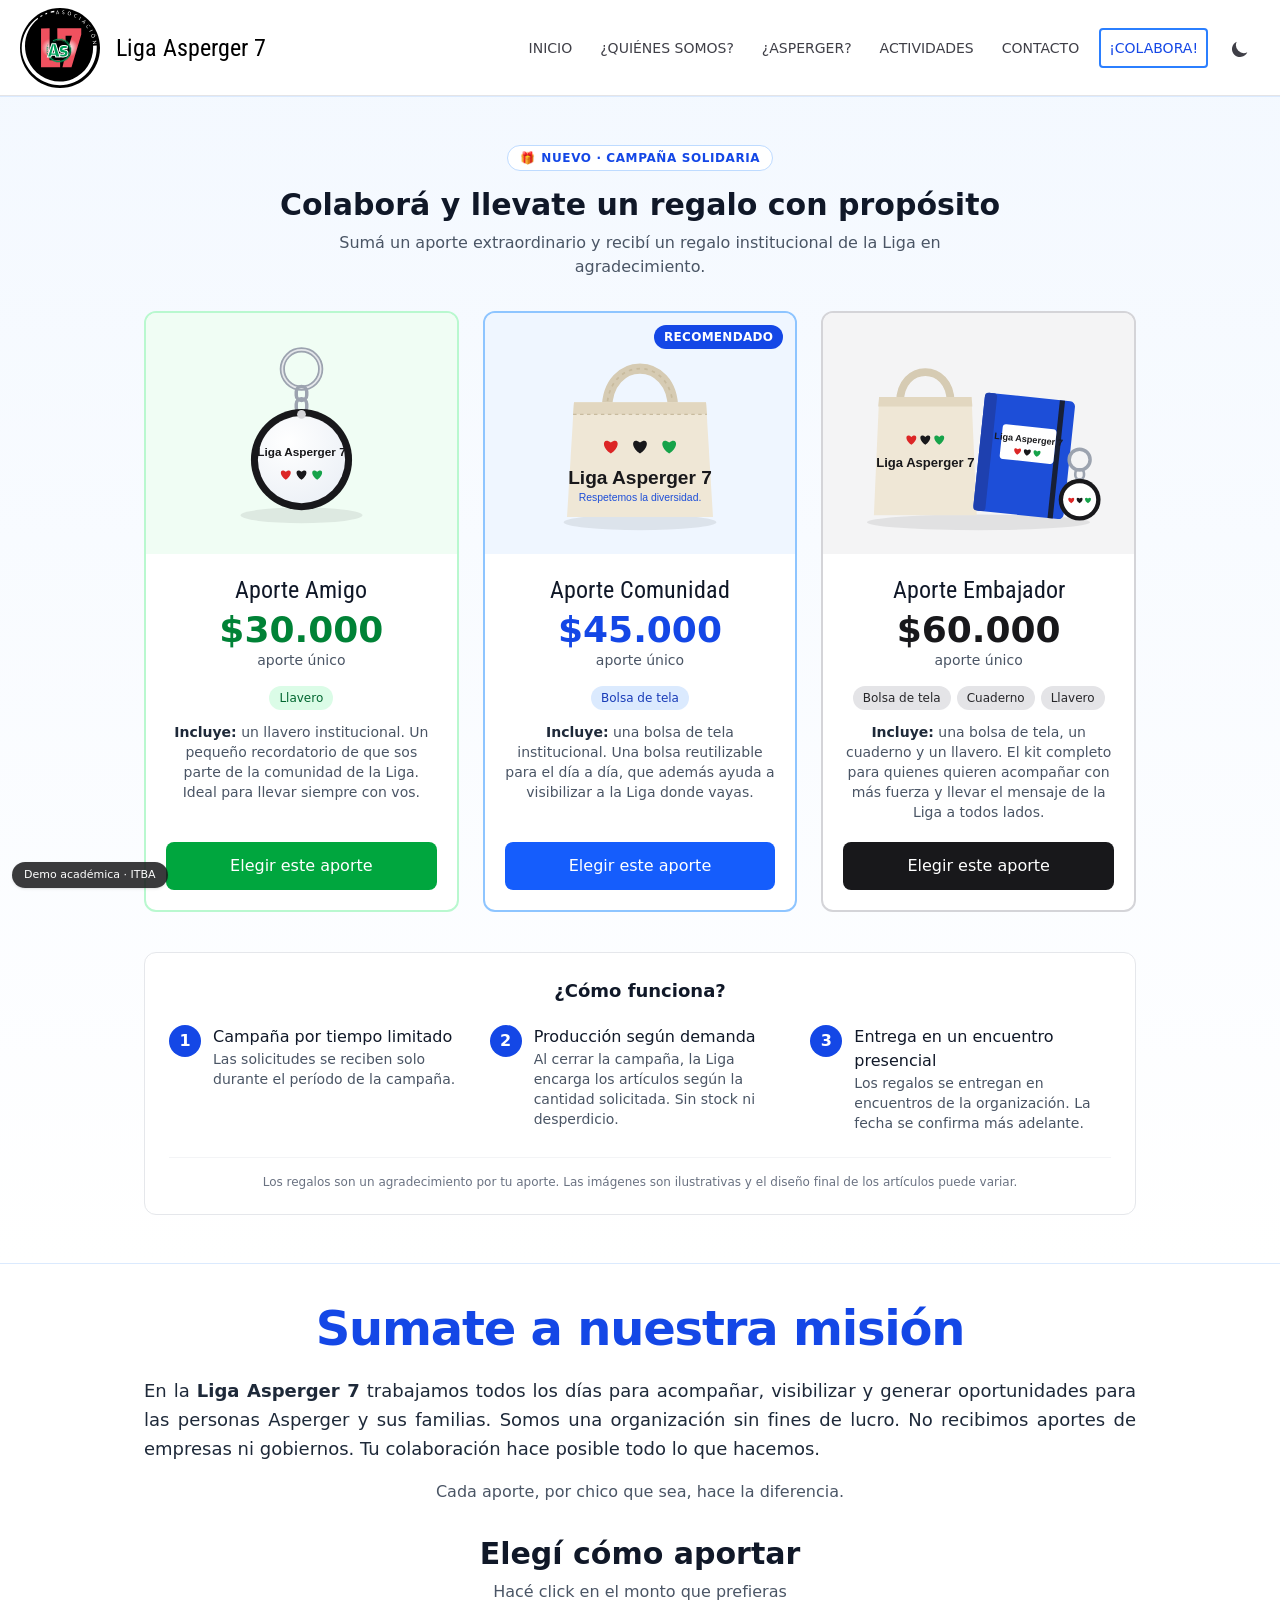
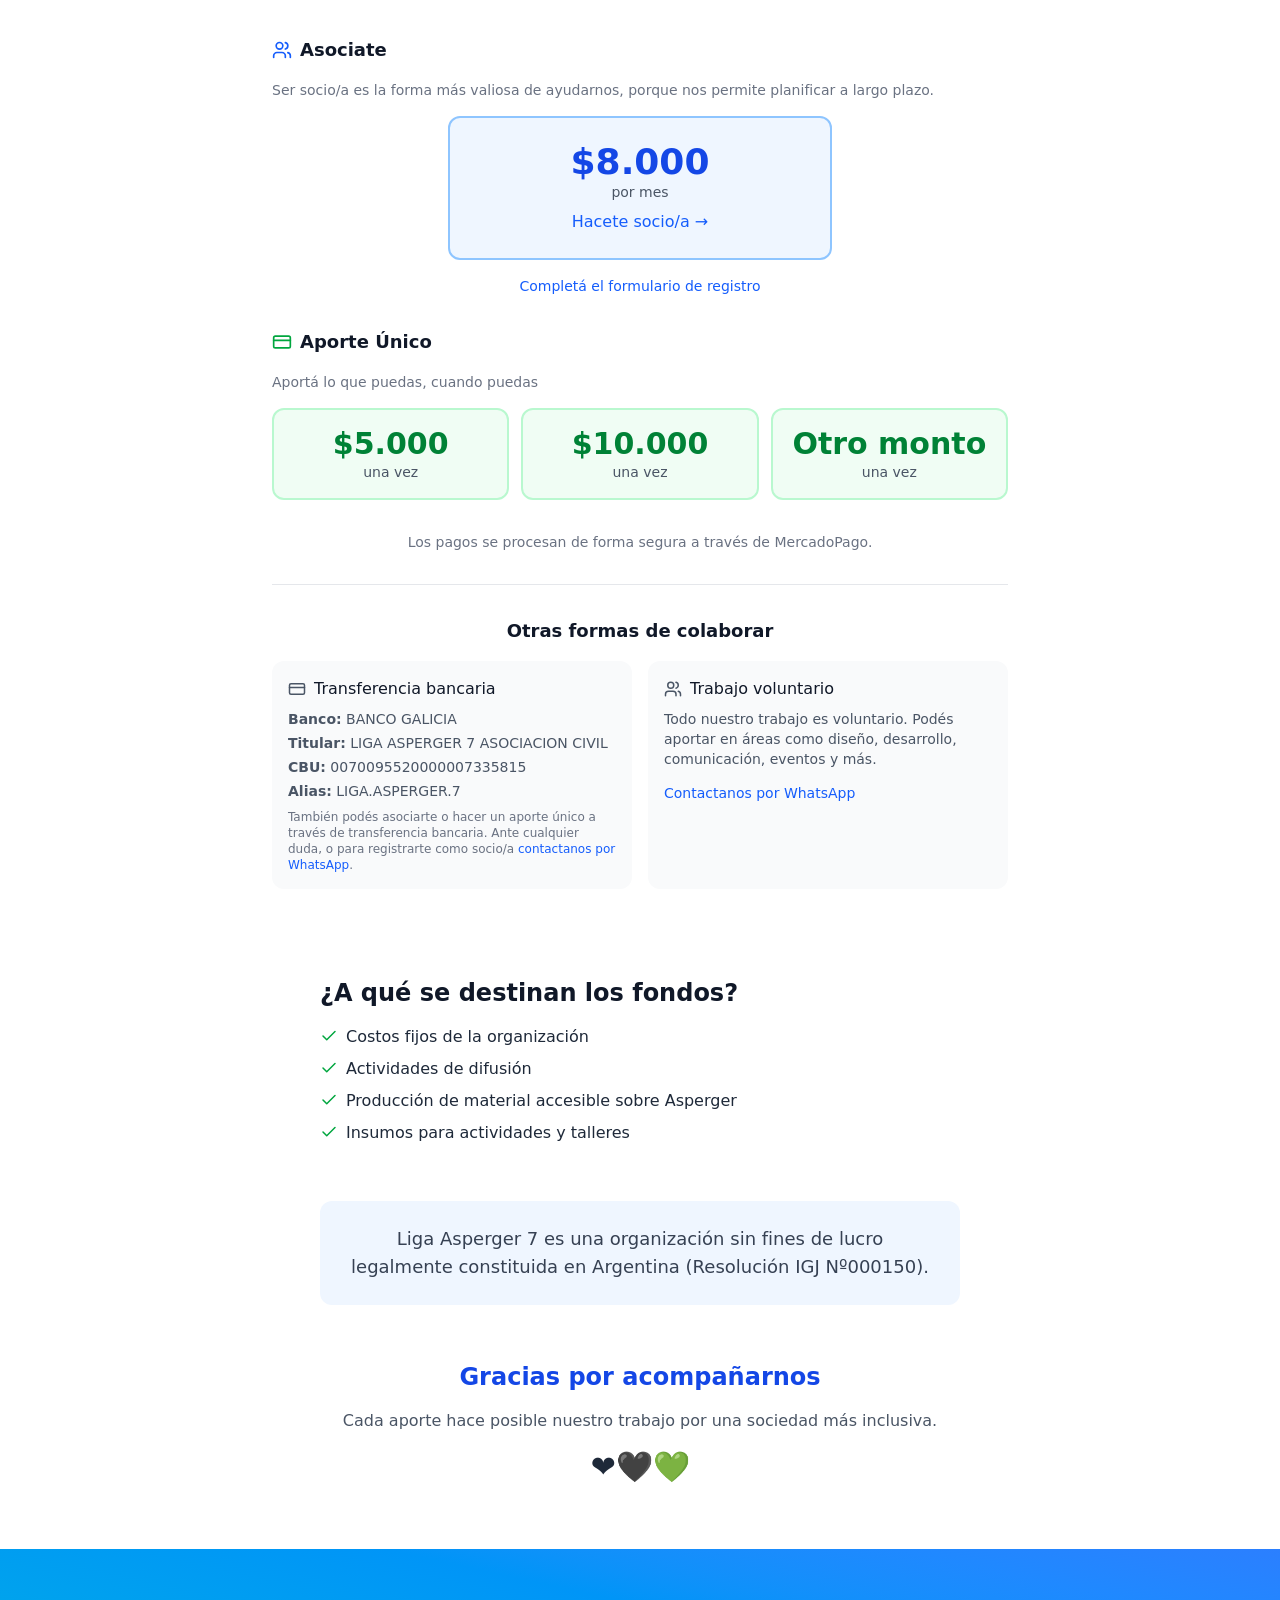
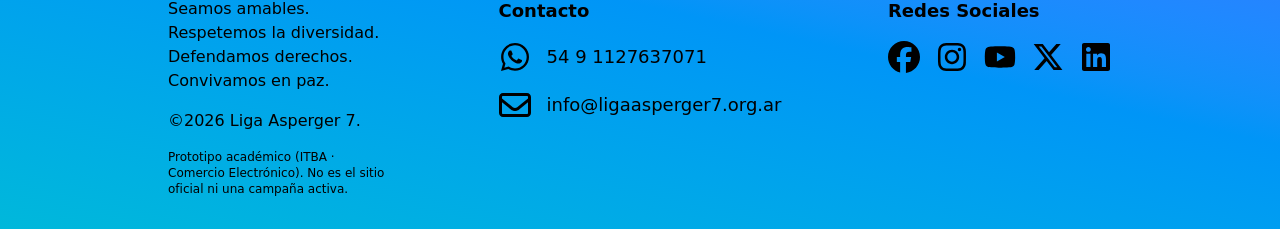
==== commit 42233574: "Mover la sección de regalos al inicio de la página Co-Authored-By: Claude Opus 5.5 <noreply@anthropi" ====
--- a/index.html
+++ b/index.html
@@ -57,6 +57,29 @@
 
     <!-- ================= VISTA 1: COLABORAR ================= -->
     <div id="vista-colabora">
+
+      <!-- NUEVA SECCIÓN: merchandising solidario (se completa desde js/app.js con los datos de js/config.js) -->
+      <section id="regalo-con-proposito" class="scroll-mt-28 bg-gradient-to-b from-blue-50/70 to-white dark:from-blue-950/30 dark:to-zinc-800 border-y border-blue-100 dark:border-zinc-700 py-12">
+        <div class="max-w-5xl mx-auto px-4">
+          <div class="text-center mb-8">
+            <span class="inline-flex items-center gap-1.5 text-xs font-semibold uppercase tracking-wider text-blue-700 dark:text-blue-300 bg-white dark:bg-zinc-800 border border-blue-200 dark:border-blue-700 rounded-full px-3 py-1 mb-4">
+              <span aria-hidden="true">🎁</span> Nuevo · Campaña solidaria
+            </span>
+            <h2 id="campania-titulo" class="text-2xl lg:text-3xl font-bold text-gray-900 dark:text-white mb-2"></h2>
+            <p id="campania-bajada" class="text-gray-600 dark:text-gray-400 max-w-2xl mx-auto"></p>
+          </div>
+
+          <div id="tarjetas-aporte" class="grid gap-6 md:grid-cols-3 max-w-md mx-auto md:max-w-none"></div>
+
+          <div class="mt-10 bg-white dark:bg-zinc-800 border border-gray-200 dark:border-zinc-700 rounded-xl p-6">
+            <h3 class="text-lg font-semibold text-gray-900 dark:text-white mb-5 text-center">¿Cómo funciona?</h3>
+            <ol id="campania-pasos" class="grid gap-5 md:grid-cols-3"></ol>
+            <p class="text-xs text-gray-500 dark:text-gray-400 text-center mt-6 pt-4 border-t border-gray-100 dark:border-zinc-700">
+              Los regalos son un agradecimiento por tu aporte. Las imágenes son ilustrativas y el diseño final de los artículos puede variar.
+            </p>
+          </div>
+        </div>
+      </section>
 
       <!-- Reproducción de la sección actual del sitio -->
       <section class="max-w-screen-lg mx-auto px-4 pt-10 pb-8">
@@ -142,29 +165,6 @@
         </div>
       </section>
 
-      <!-- NUEVA SECCIÓN: merchandising solidario (se completa desde js/app.js con los datos de js/config.js) -->
-      <section id="regalo-con-proposito" class="scroll-mt-28 bg-gradient-to-b from-blue-50/70 to-white dark:from-blue-950/30 dark:to-zinc-800 border-y border-blue-100 dark:border-zinc-700 py-12 mb-10">
-        <div class="max-w-5xl mx-auto px-4">
-          <div class="text-center mb-8">
-            <span class="inline-flex items-center gap-1.5 text-xs font-semibold uppercase tracking-wider text-blue-700 dark:text-blue-300 bg-white dark:bg-zinc-800 border border-blue-200 dark:border-blue-700 rounded-full px-3 py-1 mb-4">
-              <span aria-hidden="true">🎁</span> Nuevo · Campaña solidaria
-            </span>
-            <h2 id="campania-titulo" class="text-2xl lg:text-3xl font-bold text-gray-900 dark:text-white mb-2"></h2>
-            <p id="campania-bajada" class="text-gray-600 dark:text-gray-400 max-w-2xl mx-auto"></p>
-          </div>
-
-          <div id="tarjetas-aporte" class="grid gap-6 md:grid-cols-3 max-w-md mx-auto md:max-w-none"></div>
-
-          <div class="mt-10 bg-white dark:bg-zinc-800 border border-gray-200 dark:border-zinc-700 rounded-xl p-6">
-            <h3 class="text-lg font-semibold text-gray-900 dark:text-white mb-5 text-center">¿Cómo funciona?</h3>
-            <ol id="campania-pasos" class="grid gap-5 md:grid-cols-3"></ol>
-            <p class="text-xs text-gray-500 dark:text-gray-400 text-center mt-6 pt-4 border-t border-gray-100 dark:border-zinc-700">
-              Los regalos son un agradecimiento por tu aporte. Las imágenes son ilustrativas y el diseño final de los artículos puede variar.
-            </p>
-          </div>
-        </div>
-      </section>
-
       <!-- Cierre de la sección actual del sitio -->
       <section class="max-w-2xl mx-auto text-gray-800 dark:text-gray-200 p-4">
         <h2 class="text-xl lg:text-2xl font-bold mb-4 text-gray-900 dark:text-white">¿A qué se destinan los fondos?</h2>
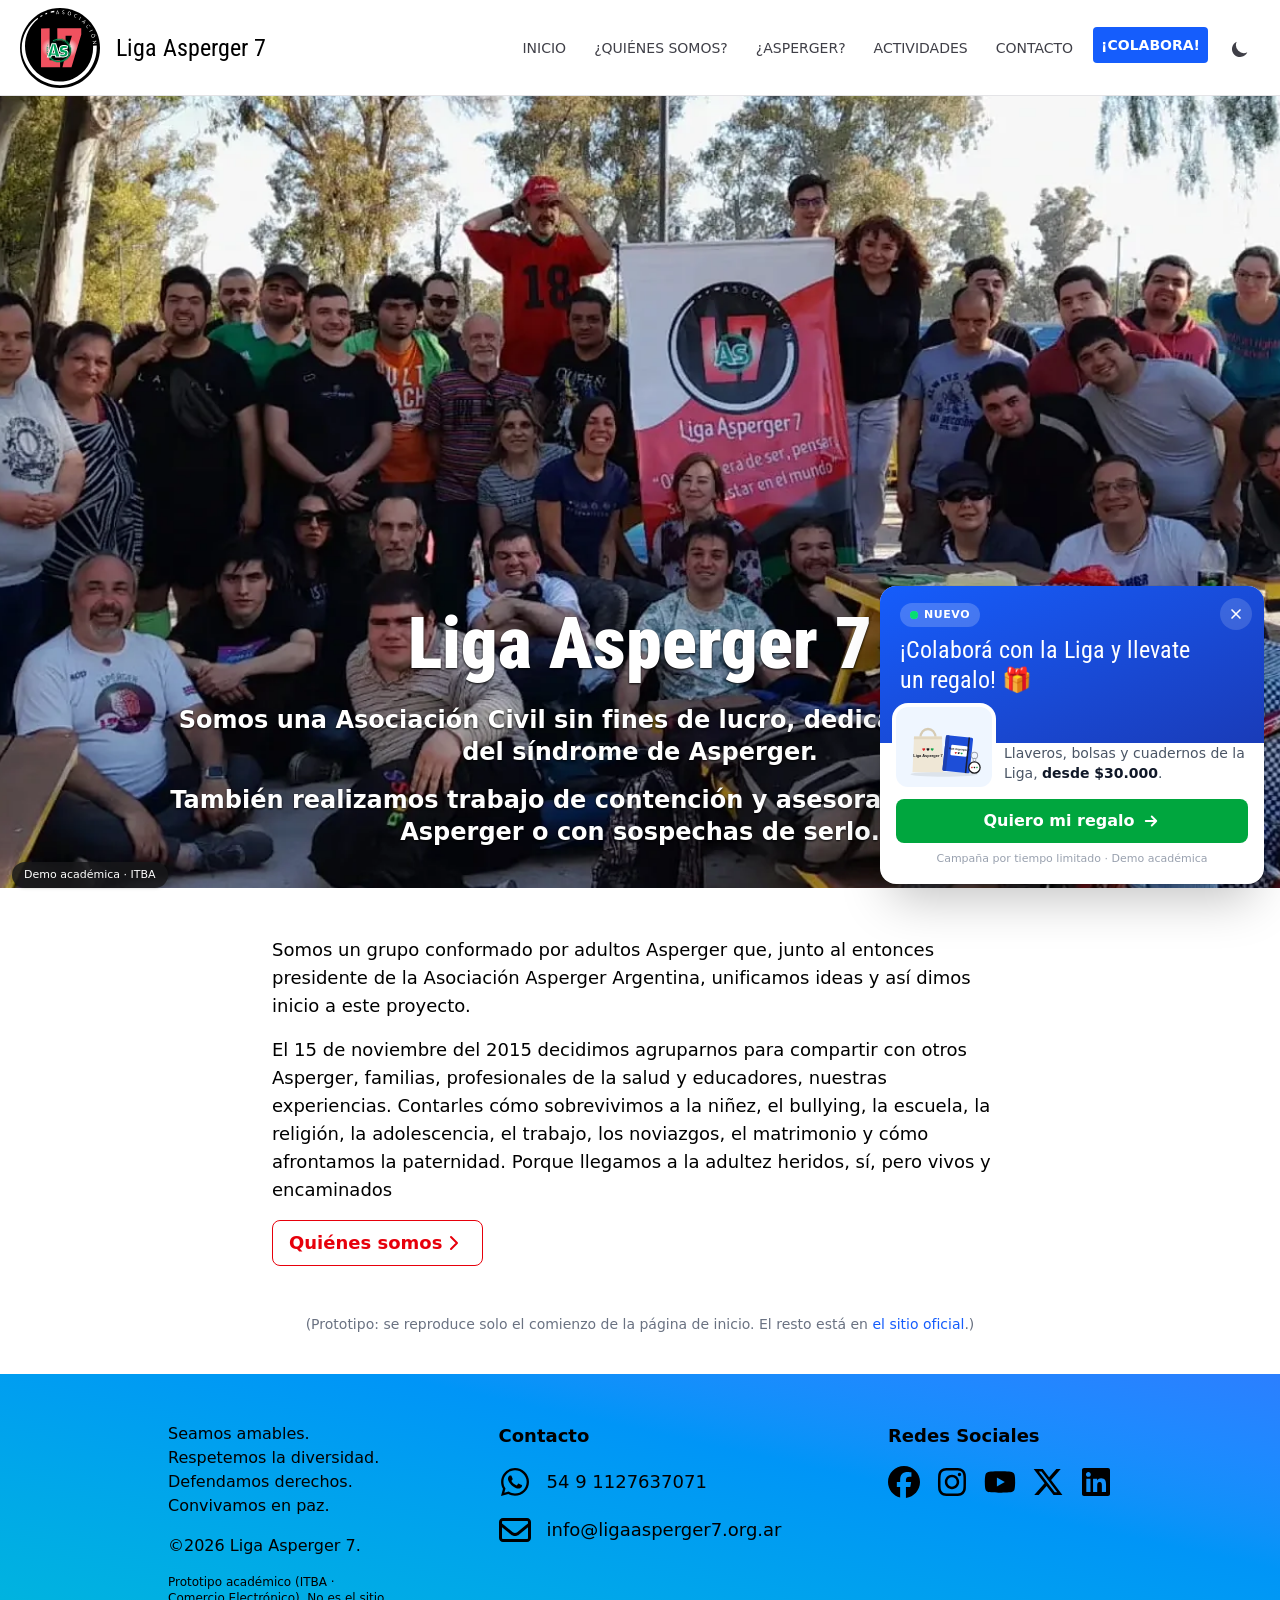
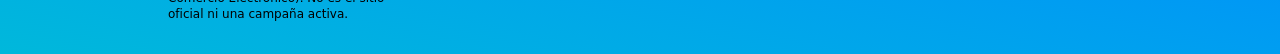
==== commit 4df50de3: "Agregar inicio con burbuja promocional de la campaña de regalos - index.html: primera parte de la pá" ====
--- a/index.html
+++ b/index.html
@@ -4,14 +4,13 @@
   <meta charset="UTF-8" />
   <meta name="viewport" content="width=device-width, initial-scale=1.0" />
   <meta name="robots" content="noindex, nofollow" />
-  <title>¡Colabora! | Liga Asperger 7 — Demo académica</title>
+  <title>Liga Asperger 7 — Demo académica</title>
   <link rel="icon" type="image/svg+xml" href="img/logo.svg" />
   <link rel="preconnect" href="https://fonts.googleapis.com" />
   <link rel="preconnect" href="https://fonts.gstatic.com" crossorigin />
-  <link href="https://fonts.googleapis.com/css2?family=Roboto+Condensed:wght@400;700&display=swap" rel="stylesheet" />
+  <link href="https://fonts.googleapis.com/css2?family=Roboto+Condensed:wght@400;700;900&display=swap" rel="stylesheet" />
   <link rel="stylesheet" href="css/estilos.css" />
   <script>
-    // Modo oscuro igual que el sitio oficial (clase .dark en <html>)
     try {
       if (localStorage.theme === "dark" || (!("theme" in localStorage) && matchMedia("(prefers-color-scheme: dark)").matches)) {
         document.documentElement.classList.add("dark");
@@ -23,11 +22,12 @@
 
   <!-- ================= ENCABEZADO (reproducción del sitio oficial) ================= -->
   <header id="encabezado" class="fixed top-0 w-full z-50 h-16 md:h-24 flex items-center justify-between flex-wrap px-5 border-b border-zinc-200 dark:border-zinc-900 dark:bg-zinc-800 bg-white">
-    <a href="#" data-ir="colabora" class="flex items-center h-16 md:h-24">
+    <a href="index.html" class="flex items-center h-16 md:h-24">
       <img src="img/logo.svg" alt="Logo de La Liga Asperger 7" class="max-h-12 md:max-h-20 mr-4" />
       <span class="font-brand text-2xl">Liga Asperger 7</span>
     </a>
-    <div class="flex lg:hidden ml-4">
+    <div class="flex items-center lg:hidden ml-4">
+      <a href="colabora.html" class="hidden sm:inline-block uppercase font-bold text-sm py-2 px-3 mr-4 rounded bg-blue-600 hover:bg-blue-500 text-white brillo">¡Colabora!</a>
       <button id="boton-menu" aria-label="Abrir menú" aria-expanded="false" class="rounded text-zinc-700 dark:text-zinc-200 hover:bg-zinc-100 border p-2 border-zinc-200 dark:hover:bg-zinc-700 transition cursor-pointer">
         <svg xmlns="http://www.w3.org/2000/svg" class="h-5 w-5" fill="none" viewBox="0 0 24 24" stroke="currentColor" stroke-width="2">
           <path id="icono-menu" stroke-linecap="round" stroke-linejoin="round" d="M4 6h16M4 12h16M4 18h16" />
@@ -36,12 +36,12 @@
     </div>
     <nav id="menu" class="hidden w-full lg:w-auto lg:block pt-2 lg:pt-0 border-t lg:border-t-0 border-zinc-300">
       <ul class="flex flex-col lg:flex-row items-center lg:gap-3 flex-wrap">
-        <li class="block w-full lg:inline lg:w-auto text-center"><a href="https://ligaasperger7.org.ar/" target="_blank" rel="noopener noreferrer" class="uppercase text-sm py-3 lg:py-2 px-2 rounded block lg:inline-block text-zinc-700 dark:text-zinc-200 hover:bg-zinc-100 dark:hover:bg-zinc-700">Inicio</a></li>
+        <li class="block w-full lg:inline lg:w-auto text-center"><a href="index.html" aria-current="page" class="uppercase text-sm py-3 lg:py-2 px-2 rounded block lg:inline-block text-zinc-700 dark:text-zinc-200 hover:bg-zinc-100 dark:hover:bg-zinc-700">Inicio</a></li>
         <li class="block w-full lg:inline lg:w-auto text-center"><a href="https://ligaasperger7.org.ar/quienes-somos/" target="_blank" rel="noopener noreferrer" class="uppercase text-sm py-3 lg:py-2 px-2 rounded block lg:inline-block text-zinc-700 dark:text-zinc-200 hover:bg-zinc-100 dark:hover:bg-zinc-700">¿Quiénes somos?</a></li>
         <li class="block w-full lg:inline lg:w-auto text-center"><a href="https://ligaasperger7.org.ar/que-es-el-asperger/" target="_blank" rel="noopener noreferrer" class="uppercase text-sm py-3 lg:py-2 px-2 rounded block lg:inline-block text-zinc-700 dark:text-zinc-200 hover:bg-zinc-100 dark:hover:bg-zinc-700">¿Asperger?</a></li>
         <li class="block w-full lg:inline lg:w-auto text-center"><a href="https://ligaasperger7.org.ar/reuniones-y-eventos/" target="_blank" rel="noopener noreferrer" class="uppercase text-sm py-3 lg:py-2 px-2 rounded block lg:inline-block text-zinc-700 dark:text-zinc-200 hover:bg-zinc-100 dark:hover:bg-zinc-700">Actividades</a></li>
         <li class="block w-full lg:inline lg:w-auto text-center"><a href="https://ligaasperger7.org.ar/contacto/" target="_blank" rel="noopener noreferrer" class="uppercase text-sm py-3 lg:py-2 px-2 rounded block lg:inline-block text-zinc-700 dark:text-zinc-200 hover:bg-zinc-100 dark:hover:bg-zinc-700">Contacto</a></li>
-        <li class="block w-full lg:inline lg:w-auto text-center"><a href="#" data-ir="colabora" aria-current="page" class="uppercase text-sm py-3 lg:py-2 px-2 rounded block lg:inline-block bg-white dark:bg-zinc-800 text-blue-700 dark:text-blue-400 border-2 border-blue-500">¡Colabora!</a></li>
+        <li class="block w-full lg:inline lg:w-auto text-center"><a href="colabora.html" class="uppercase text-sm py-3 lg:py-2 px-2 rounded block lg:inline-block bg-blue-600 hover:bg-blue-500 text-white font-bold brillo">¡Colabora!</a></li>
         <li class="block w-full lg:inline lg:w-auto text-center">
           <button id="boton-tema" type="button" aria-label="Cambiar modo claro/oscuro" class="w-full text-zinc-700 dark:text-zinc-200 hover:bg-zinc-100 dark:hover:bg-zinc-700 rounded text-sm p-2.5 cursor-pointer">
             <svg class="w-5 h-5 inline dark:hidden" fill="currentColor" viewBox="0 0 20 20" aria-hidden="true"><path d="M17.293 13.293A8 8 0 016.707 2.707a8.001 8.001 0 1010.586 10.586z" /></svg>
@@ -53,145 +53,33 @@
     </nav>
   </header>
 
-  <main class="mt-16 md:mt-24 min-h-[60vh]">
-
-    <!-- ================= VISTA 1: COLABORAR ================= -->
-    <div id="vista-colabora">
-
-      <!-- NUEVA SECCIÓN: merchandising solidario (se completa desde js/app.js con los datos de js/config.js) -->
-      <section id="regalo-con-proposito" class="scroll-mt-28 bg-gradient-to-b from-blue-50/70 to-white dark:from-blue-950/30 dark:to-zinc-800 border-y border-blue-100 dark:border-zinc-700 py-12">
-        <div class="max-w-5xl mx-auto px-4">
-          <div class="text-center mb-8">
-            <span class="inline-flex items-center gap-1.5 text-xs font-semibold uppercase tracking-wider text-blue-700 dark:text-blue-300 bg-white dark:bg-zinc-800 border border-blue-200 dark:border-blue-700 rounded-full px-3 py-1 mb-4">
-              <span aria-hidden="true">🎁</span> Nuevo · Campaña solidaria
-            </span>
-            <h2 id="campania-titulo" class="text-2xl lg:text-3xl font-bold text-gray-900 dark:text-white mb-2"></h2>
-            <p id="campania-bajada" class="text-gray-600 dark:text-gray-400 max-w-2xl mx-auto"></p>
-          </div>
-
-          <div id="tarjetas-aporte" class="grid gap-6 md:grid-cols-3 max-w-md mx-auto md:max-w-none"></div>
-
-          <div class="mt-10 bg-white dark:bg-zinc-800 border border-gray-200 dark:border-zinc-700 rounded-xl p-6">
-            <h3 class="text-lg font-semibold text-gray-900 dark:text-white mb-5 text-center">¿Cómo funciona?</h3>
-            <ol id="campania-pasos" class="grid gap-5 md:grid-cols-3"></ol>
-            <p class="text-xs text-gray-500 dark:text-gray-400 text-center mt-6 pt-4 border-t border-gray-100 dark:border-zinc-700">
-              Los regalos son un agradecimiento por tu aporte. Las imágenes son ilustrativas y el diseño final de los artículos puede variar.
-            </p>
+  <main class="mt-16 md:mt-24">
+    <!-- ================= PORTADA (reproducción de la primera parte del inicio oficial) ================= -->
+    <section class="h-[88vh] flex flex-col items-center justify-end text-white w-full">
+      <div class="h-full w-full xl:bg-fixed bg-cover bg-bottom flex flex-col items-center justify-end" style="background-image: url('img/portada.webp')">
+        <div class="py-3 flex flex-col items-center pb-4">
+          <h1 class="font-brand text-4xl lg:text-7xl drop-shadow-[0_1.2px_1.2px_rgba(0,0,0,0.99)] font-black">Liga Asperger 7</h1>
+          <div class="text-lg lg:text-2xl p-6 max-w-[60ch] space-y-4 text-center font-bold">
+            <p class="drop-shadow-[0_1.2px_1.2px_rgba(0,0,0,0.99)]">Somos una Asociación Civil sin fines de lucro, dedicada a la difusión del síndrome de Asperger.</p>
+            <p class="drop-shadow-[0_1.2px_1.2px_rgba(0,0,0,0.99)] hidden sm:block">También realizamos trabajo de contención y asesoramiento a adultos Asperger o con sospechas de serlo.</p>
           </div>
         </div>
-      </section>
+      </div>
+    </section>
 
-      <!-- Reproducción de la sección actual del sitio -->
-      <section class="max-w-screen-lg mx-auto px-4 pt-10 pb-8">
-        <h1 class="text-3xl lg:text-5xl font-extrabold text-center mb-6 text-blue-700 dark:text-blue-400 tracking-tight">Sumate a nuestra misión</h1>
-        <p class="text-lg leading-relaxed mb-4 lg:text-justify text-gray-800 dark:text-gray-200">
-          En la <strong>Liga Asperger 7</strong> trabajamos todos los días para acompañar, visibilizar y generar oportunidades para las personas Asperger y sus familias. Somos una organización sin fines de lucro. No recibimos aportes de empresas ni gobiernos. Tu colaboración hace posible todo lo que hacemos.
-        </p>
-        <p class="text-base text-gray-600 dark:text-gray-400 text-center mt-2">Cada aporte, por chico que sea, hace la diferencia.</p>
-      </section>
+    <section class="py-12 px-4 m-auto max-w-3xl text-lg space-y-4">
+      <p>Somos un grupo conformado por adultos Asperger que, junto al entonces presidente de la Asociación Asperger Argentina, unificamos ideas y así dimos inicio a este proyecto.</p>
+      <p>El 15 de noviembre del 2015 decidimos agruparnos para compartir con otros Asperger, familias, profesionales de la salud y educadores, nuestras experiencias. Contarles cómo sobrevivimos a la niñez, el bullying, la escuela, la religión, la adolescencia, el trabajo, los noviazgos, el matrimonio y cómo afrontamos la paternidad. Porque llegamos a la adultez heridos, sí, pero vivos y encaminados</p>
+      <a href="https://ligaasperger7.org.ar/quienes-somos/" target="_blank" rel="noopener noreferrer" class="inline-flex items-center border border-red-600 text-red-600 font-semibold rounded-lg transition duration-300 ease-in-out hover:bg-red-500 hover:text-white dark:border-red-300 dark:text-red-300 dark:hover:bg-red-300 dark:hover:text-gray-900 text-lg py-2 px-4">
+        Quiénes somos
+        <svg width="24" height="24" viewBox="0 0 24 24" fill="none" stroke="currentColor" stroke-width="2" stroke-linecap="round" stroke-linejoin="round" aria-hidden="true"><path d="m9 18 6-6-6-6" /></svg>
+      </a>
+    </section>
 
-      <section class="max-w-3xl mx-auto px-4 pb-12">
-        <div class="text-center mb-8">
-          <h2 class="text-2xl lg:text-3xl font-bold text-gray-900 dark:text-white mb-2">Elegí cómo aportar</h2>
-          <p class="text-gray-600 dark:text-gray-400">Hacé click en el monto que prefieras</p>
-        </div>
-
-        <div class="mb-8">
-          <h3 class="text-lg font-semibold text-gray-900 dark:text-white mb-4 flex items-center gap-2">
-            <svg width="20" height="20" viewBox="0 0 24 24" fill="none" stroke="currentColor" stroke-width="2" stroke-linecap="round" stroke-linejoin="round" class="text-blue-600" aria-hidden="true"><path d="M16 21v-2a4 4 0 0 0-4-4H6a4 4 0 0 0-4 4v2" /><circle cx="9" cy="7" r="4" /><path d="M22 21v-2a4 4 0 0 0-3-3.87" /><path d="M16 3.13a4 4 0 0 1 0 7.75" /></svg>
-            Asociate
-          </h3>
-          <p class="text-sm text-gray-500 dark:text-gray-400 mb-4">Ser socio/a es la forma más valiosa de ayudarnos, porque nos permite planificar a largo plazo.</p>
-          <a href="#" data-aviso="la suscripción mensual de MercadoPago ($8.000 por mes)" class="flex flex-col items-center justify-center p-6 bg-blue-50 dark:bg-blue-900/30 border-2 border-blue-300 dark:border-blue-600 rounded-xl hover:border-blue-500 hover:bg-blue-100 dark:hover:bg-blue-900/50 transition max-w-sm mx-auto">
-            <span class="text-3xl lg:text-4xl font-bold text-blue-700 dark:text-blue-400">$8.000</span>
-            <span class="text-sm text-gray-600 dark:text-gray-400">por mes</span>
-            <span class="mt-2 text-blue-600 dark:text-blue-400 font-medium">Hacete socio/a →</span>
-          </a>
-          <a href="#" data-aviso="el formulario de registro de socios/as (Google Forms)" class="block mt-4 text-center text-sm text-blue-600 dark:text-blue-400 hover:underline">Completá el formulario de registro</a>
-        </div>
-
-        <div class="mb-8">
-          <h3 class="text-lg font-semibold text-gray-900 dark:text-white mb-4 flex items-center gap-2">
-            <svg width="20" height="20" viewBox="0 0 24 24" fill="none" stroke="currentColor" stroke-width="2" stroke-linecap="round" stroke-linejoin="round" class="text-green-600" aria-hidden="true"><rect width="20" height="14" x="2" y="5" rx="2" /><line x1="2" x2="22" y1="10" y2="10" /></svg>
-            Aporte Único
-          </h3>
-          <p class="text-sm text-gray-500 dark:text-gray-400 mb-4">Aportá lo que puedas, cuando puedas</p>
-          <div class="grid grid-cols-2 lg:grid-cols-3 gap-3">
-            <a href="#" data-aviso="el checkout de MercadoPago por $5.000" class="flex flex-col items-center justify-center p-4 bg-green-50 dark:bg-green-900/30 border-2 border-green-200 dark:border-green-700 rounded-xl hover:border-green-500 hover:bg-green-100 dark:hover:bg-green-900/50 transition">
-              <span class="text-2xl lg:text-3xl font-bold text-green-700 dark:text-green-400">$5.000</span>
-              <span class="text-sm text-gray-600 dark:text-gray-400">una vez</span>
-            </a>
-            <a href="#" data-aviso="el checkout de MercadoPago por $10.000" class="flex flex-col items-center justify-center p-4 bg-green-50 dark:bg-green-900/30 border-2 border-green-200 dark:border-green-700 rounded-xl hover:border-green-500 hover:bg-green-100 dark:hover:bg-green-900/50 transition">
-              <span class="text-2xl lg:text-3xl font-bold text-green-700 dark:text-green-400">$10.000</span>
-              <span class="text-sm text-gray-600 dark:text-gray-400">una vez</span>
-            </a>
-            <a href="#" data-aviso="el link de pago de MercadoPago con monto libre" class="flex flex-col items-center justify-center p-4 bg-green-50 dark:bg-green-900/30 border-2 border-green-200 dark:border-green-700 rounded-xl hover:border-green-500 hover:bg-green-100 dark:hover:bg-green-900/50 transition">
-              <span class="text-2xl lg:text-3xl font-bold text-green-700 dark:text-green-400">Otro monto</span>
-              <span class="text-sm text-gray-600 dark:text-gray-400">una vez</span>
-            </a>
-          </div>
-        </div>
-
-        <div class="text-center text-sm text-gray-500 dark:text-gray-400 mb-8">Los pagos se procesan de forma segura a través de MercadoPago.</div>
-
-        <div class="border-t border-gray-200 dark:border-gray-700 pt-8">
-          <h3 class="text-lg font-semibold text-gray-900 dark:text-white mb-4 text-center">Otras formas de colaborar</h3>
-          <div class="grid md:grid-cols-2 gap-4 mb-6">
-            <div class="p-4 bg-gray-50 dark:bg-gray-800 rounded-xl">
-              <h4 class="font-medium text-gray-900 dark:text-white mb-2 flex items-center gap-2">
-                <svg width="18" height="18" viewBox="0 0 24 24" fill="none" stroke="currentColor" stroke-width="2" stroke-linecap="round" stroke-linejoin="round" class="text-gray-600 dark:text-gray-400" aria-hidden="true"><rect width="20" height="14" x="2" y="5" rx="2" /><line x1="2" x2="22" y1="10" y2="10" /></svg>
-                Transferencia bancaria
-              </h4>
-              <ul class="text-sm text-gray-600 dark:text-gray-400 space-y-1 break-words">
-                <li><strong>Banco:</strong> BANCO GALICIA</li>
-                <li><strong>Titular:</strong> LIGA ASPERGER 7 ASOCIACION CIVIL</li>
-                <li><strong>CBU:</strong> 0070095520000007335815</li>
-                <li><strong>Alias:</strong> LIGA.ASPERGER.7</li>
-              </ul>
-              <p class="text-xs text-gray-500 mt-2">
-                También podés asociarte o hacer un aporte único a través de transferencia bancaria. Ante cualquier duda, o para registrarte como socio/a
-                <a href="#" data-aviso="una conversación de WhatsApp con la Liga" class="text-blue-600 dark:text-blue-400 hover:underline">contactanos por WhatsApp</a>.
-              </p>
-            </div>
-            <div class="p-4 bg-gray-50 dark:bg-gray-800 rounded-xl">
-              <h4 class="font-medium text-gray-900 dark:text-white mb-2 flex items-center gap-2">
-                <svg width="18" height="18" viewBox="0 0 24 24" fill="none" stroke="currentColor" stroke-width="2" stroke-linecap="round" stroke-linejoin="round" class="text-gray-600 dark:text-gray-400" aria-hidden="true"><path d="M16 21v-2a4 4 0 0 0-4-4H6a4 4 0 0 0-4 4v2" /><circle cx="9" cy="7" r="4" /><path d="M22 21v-2a4 4 0 0 0-3-3.87" /><path d="M16 3.13a4 4 0 0 1 0 7.75" /></svg>
-                Trabajo voluntario
-              </h4>
-              <p class="text-sm text-gray-600 dark:text-gray-400 mb-3">Todo nuestro trabajo es voluntario. Podés aportar en áreas como diseño, desarrollo, comunicación, eventos y más.</p>
-              <a href="#" data-aviso="una conversación de WhatsApp para sumarse como voluntario/a" class="inline-flex items-center text-blue-600 dark:text-blue-400 hover:underline text-sm">Contactanos por WhatsApp</a>
-            </div>
-          </div>
-        </div>
-      </section>
-
-      <!-- Cierre de la sección actual del sitio -->
-      <section class="max-w-2xl mx-auto text-gray-800 dark:text-gray-200 p-4">
-        <h2 class="text-xl lg:text-2xl font-bold mb-4 text-gray-900 dark:text-white">¿A qué se destinan los fondos?</h2>
-        <ul class="space-y-2">
-          <li class="flex items-start gap-2"><svg width="18" height="18" viewBox="0 0 24 24" fill="none" stroke="currentColor" stroke-width="2" stroke-linecap="round" stroke-linejoin="round" class="text-green-600 mt-0.5 flex-shrink-0" aria-hidden="true"><polyline points="20 6 9 17 4 12" /></svg>Costos fijos de la organización</li>
-          <li class="flex items-start gap-2"><svg width="18" height="18" viewBox="0 0 24 24" fill="none" stroke="currentColor" stroke-width="2" stroke-linecap="round" stroke-linejoin="round" class="text-green-600 mt-0.5 flex-shrink-0" aria-hidden="true"><polyline points="20 6 9 17 4 12" /></svg>Actividades de difusión</li>
-          <li class="flex items-start gap-2"><svg width="18" height="18" viewBox="0 0 24 24" fill="none" stroke="currentColor" stroke-width="2" stroke-linecap="round" stroke-linejoin="round" class="text-green-600 mt-0.5 flex-shrink-0" aria-hidden="true"><polyline points="20 6 9 17 4 12" /></svg>Producción de material accesible sobre Asperger</li>
-          <li class="flex items-start gap-2"><svg width="18" height="18" viewBox="0 0 24 24" fill="none" stroke="currentColor" stroke-width="2" stroke-linecap="round" stroke-linejoin="round" class="text-green-600 mt-0.5 flex-shrink-0" aria-hidden="true"><polyline points="20 6 9 17 4 12" /></svg>Insumos para actividades y talleres</li>
-        </ul>
-      </section>
-      <section class="max-w-2xl mx-auto text-gray-800 dark:text-gray-200 p-4 mt-6">
-        <div class="bg-blue-50 dark:bg-blue-900/20 rounded-xl p-6 text-center">
-          <p class="text-lg text-gray-700 dark:text-gray-300">Liga Asperger 7 es una organización sin fines de lucro legalmente constituida en Argentina (Resolución IGJ Nº000150).</p>
-        </div>
-      </section>
-      <section class="max-w-2xl mx-auto text-gray-800 dark:text-gray-200 p-4 mt-6 mb-12">
-        <h2 class="text-xl lg:text-2xl font-bold mb-4 text-blue-700 dark:text-blue-400 text-center">Gracias por acompañarnos</h2>
-        <p class="text-center text-gray-600 dark:text-gray-400">Cada aporte hace posible nuestro trabajo por una sociedad más inclusiva.</p>
-        <p class="text-3xl text-center mt-4" aria-hidden="true">❤️🖤💚</p>
-      </section>
-    </div>
-
-    <!-- ================= VISTA 2: FORMULARIO (se genera desde js/app.js) ================= -->
-    <div id="vista-formulario" hidden></div>
-
-    <!-- ================= VISTA 3: CONFIRMACIÓN (se genera desde js/app.js) ================= -->
-    <div id="vista-confirmacion" hidden></div>
+    <p class="text-center text-sm text-gray-500 dark:text-gray-400 pb-10 px-4">
+      (Prototipo: se reproduce solo el comienzo de la página de inicio. El resto está en
+      <a href="https://ligaasperger7.org.ar/" target="_blank" rel="noopener noreferrer" class="text-blue-600 dark:text-blue-400 hover:underline">el sitio oficial</a>.)
+    </p>
   </main>
 
   <!-- ================= PIE (reproducción del sitio oficial) ================= -->
@@ -227,19 +115,49 @@
     </div>
   </footer>
 
-  <!-- Indicación discreta de demo -->
-  <div class="fixed bottom-3 left-3 z-40 text-[11px] leading-tight rounded-full bg-zinc-900/85 text-white px-3 py-1.5 shadow pointer-events-none select-none" title="Prototipo académico — no es el sitio oficial">
-    Demo académica · ITBA
+  <!-- ================= BURBUJA PROMOCIONAL (nueva) =================
+       Aparece unos segundos después de cargar. Al tocarla lleva a la sección de regalos.
+       Si se cierra, queda un botón redondo 🎁 para volver a abrirla.
+       Los textos se editan acá; el monto mínimo sale de js/config.js. -->
+  <div id="burbuja" class="fixed z-40 bottom-4 right-4 left-4 sm:left-auto sm:w-96 hidden" role="complementary" aria-label="Nueva campaña de regalos">
+    <div class="burbuja-entrada relative rounded-2xl shadow-2xl ring-1 ring-black/5 overflow-hidden bg-white dark:bg-zinc-900">
+      <a href="colabora.html#regalo-con-proposito" class="group block">
+        <div class="relative bg-gradient-to-br from-blue-600 to-blue-800 px-5 pt-4 pb-12 text-white">
+          <span class="inline-flex items-center gap-1.5 text-[11px] font-bold uppercase tracking-wider bg-white/20 rounded-full px-2.5 py-1">
+            <span class="relative flex h-2 w-2"><span class="animate-ping absolute inline-flex h-full w-full rounded-full bg-green-300 opacity-75"></span><span class="relative inline-flex rounded-full h-2 w-2 bg-green-400"></span></span>
+            Nuevo
+          </span>
+          <p class="font-brand text-2xl leading-tight mt-2 pr-8">¡Colaborá con la Liga y llevate un regalo! 🎁</p>
+        </div>
+        <div class="relative -mt-9 mx-4 flex items-end gap-3">
+          <div class="flex-shrink-0 w-24 h-20 rounded-xl bg-blue-50 dark:bg-zinc-800 ring-4 ring-white dark:ring-zinc-900 flex items-center justify-center p-1.5 group-hover:-rotate-3 transition-transform">
+            <img src="img/productos/embajador.svg" alt="" class="w-full h-full object-contain" />
+          </div>
+          <p class="text-sm text-gray-600 dark:text-gray-300 pb-1">Llaveros, bolsas y cuadernos de la Liga, <strong class="text-gray-900 dark:text-white">desde <span id="burbuja-monto">$30.000</span></strong>.</p>
+        </div>
+        <div class="px-4 pt-3 pb-4">
+          <span class="flex items-center justify-center gap-2 w-full rounded-lg py-2.5 font-semibold text-white bg-green-600 group-hover:bg-green-700 transition">
+            Quiero mi regalo
+            <svg width="18" height="18" viewBox="0 0 24 24" fill="none" stroke="currentColor" stroke-width="2.5" stroke-linecap="round" stroke-linejoin="round" class="group-hover:translate-x-1 transition-transform" aria-hidden="true"><path d="M5 12h14M13 6l6 6-6 6" /></svg>
+          </span>
+          <span class="block text-center text-[11px] text-gray-400 mt-2">Campaña por tiempo limitado · Demo académica</span>
+        </div>
+      </a>
+      <button id="burbuja-cerrar" type="button" aria-label="Cerrar aviso" class="absolute top-3 right-3 w-8 h-8 rounded-full bg-white/15 hover:bg-white/30 text-white flex items-center justify-center cursor-pointer transition">
+        <svg width="16" height="16" viewBox="0 0 24 24" fill="none" stroke="currentColor" stroke-width="2.5" stroke-linecap="round" aria-hidden="true"><path d="M18 6 6 18M6 6l12 12" /></svg>
+      </button>
+    </div>
   </div>
 
-  <!-- Aviso que reemplaza las redirecciones reales (MercadoPago, Google Forms, WhatsApp) -->
-  <div id="modal-aviso" class="fixed inset-0 z-[60] items-center justify-center p-4 bg-black/50 hidden">
-    <div role="dialog" aria-modal="true" aria-labelledby="aviso-titulo" class="w-full max-w-md rounded-xl bg-white dark:bg-zinc-800 p-6 shadow-xl animar-entrada">
-      <h2 id="aviso-titulo" class="text-lg font-semibold text-gray-900 dark:text-white mb-2">Opción existente del sitio</h2>
-      <p class="text-gray-700 dark:text-gray-300">En el sitio oficial, este botón lleva a <strong id="aviso-destino"></strong>.</p>
-      <p class="text-sm text-gray-500 dark:text-gray-400 mt-2">En esta demostración académica no se realizan pagos ni se abren servicios externos.</p>
-      <button id="aviso-cerrar" type="button" class="mt-5 w-full rounded-lg py-2.5 font-medium text-white bg-blue-700 hover:bg-blue-800 cursor-pointer">Entendido</button>
-    </div>
+  <!-- Botón compacto que aparece al cerrar la burbuja -->
+  <button id="burbuja-mini" type="button" aria-label="Ver campaña: colaborá y llevate un regalo" class="fixed z-40 bottom-4 right-4 w-14 h-14 rounded-full bg-blue-600 hover:bg-blue-700 text-white text-2xl shadow-xl cursor-pointer hidden items-center justify-center burbuja-latido">
+    🎁
+    <span class="absolute -top-1 -right-1 w-4 h-4 rounded-full bg-green-500 ring-2 ring-white dark:ring-zinc-800"></span>
+  </button>
+
+  <!-- Indicación discreta de demo -->
+  <div class="fixed bottom-3 left-3 z-30 text-[11px] leading-tight rounded-full bg-zinc-900/85 text-white px-3 py-1.5 shadow pointer-events-none select-none hidden sm:block">
+    Demo académica · ITBA
   </div>
 
   <script src="js/config.js"></script>
--- a/css/estilos.css
+++ b/css/estilos.css
@@ -1,2 +1,2 @@
 /*! tailwindcss v4.1.11 | MIT License | https://tailwindcss.com */
-@layer properties{@supports (((-webkit-hyphens:none)) and (not (margin-trim:inline))) or ((-moz-orient:inline) and (not (color:rgb(from red r g b)))){*,:before,:after,::backdrop{--tw-space-y-reverse:0;--tw-border-style:solid;--tw-gradient-position:initial;--tw-gradient-from:#0000;--tw-gradient-via:#0000;--tw-gradient-to:#0000;--tw-gradient-stops:initial;--tw-gradient-via-stops:initial;--tw-gradient-from-position:0%;--tw-gradient-via-position:50%;--tw-gradient-to-position:100%;--tw-leading:initial;--tw-font-weight:initial;--tw-tracking:initial;--tw-shadow:0 0 #0000;--tw-shadow-color:initial;--tw-shadow-alpha:100%;--tw-inset-shadow:0 0 #0000;--tw-inset-shadow-color:initial;--tw-inset-shadow-alpha:100%;--tw-ring-color:initial;--tw-ring-shadow:0 0 #0000;--tw-inset-ring-color:initial;--tw-inset-ring-shadow:0 0 #0000;--tw-ring-inset:initial;--tw-ring-offset-width:0px;--tw-ring-offset-color:#fff;--tw-ring-offset-shadow:0 0 #0000;--tw-translate-x:0;--tw-translate-y:0;--tw-translate-z:0;--tw-scale-x:1;--tw-scale-y:1;--tw-scale-z:1;--tw-outline-style:solid;--tw-blur:initial;--tw-brightness:initial;--tw-contrast:initial;--tw-grayscale:initial;--tw-hue-rotate:initial;--tw-invert:initial;--tw-opacity:initial;--tw-saturate:initial;--tw-sepia:initial;--tw-drop-shadow:initial;--tw-drop-shadow-color:initial;--tw-drop-shadow-alpha:100%;--tw-drop-shadow-size:initial}}}@layer theme{:root,:host{--font-sans:ui-sans-serif,system-ui,sans-serif,"Apple Color Emoji","Segoe UI Emoji","Segoe UI Symbol","Noto Color Emoji";--font-mono:ui-monospace,SFMono-Regular,Menlo,Monaco,Consolas,"Liberation Mono","Courier New",monospace;--color-red-400:oklch(70.4% .191 22.216);--color-red-500:oklch(63.7% .237 25.331);--color-red-600:oklch(57.7% .245 27.325);--color-amber-50:oklch(98.7% .022 95.277);--color-amber-200:oklch(92.4% .12 95.746);--color-amber-800:oklch(47.3% .137 46.201);--color-amber-900:oklch(41.4% .112 45.904);--color-green-50:oklch(98.2% .018 155.826);--color-green-100:oklch(96.2% .044 156.743);--color-green-200:oklch(92.5% .084 155.995);--color-green-300:oklch(87.1% .15 154.449);--color-green-400:oklch(79.2% .209 151.711);--color-green-500:oklch(72.3% .219 149.579);--color-green-600:oklch(62.7% .194 149.214);--color-green-700:oklch(52.7% .154 150.069);--color-green-800:oklch(44.8% .119 151.328);--color-green-900:oklch(39.3% .095 152.535);--color-cyan-500:oklch(71.5% .143 215.221);--color-cyan-900:oklch(39.8% .07 227.392);--color-blue-50:oklch(97% .014 254.604);--color-blue-100:oklch(93.2% .032 255.585);--color-blue-200:oklch(88.2% .059 254.128);--color-blue-300:oklch(80.9% .105 251.813);--color-blue-400:oklch(70.7% .165 254.624);--color-blue-500:oklch(62.3% .214 259.815);--color-blue-600:oklch(54.6% .245 262.881);--color-blue-700:oklch(48.8% .243 264.376);--color-blue-800:oklch(42.4% .199 265.638);--color-blue-900:oklch(37.9% .146 265.522);--color-blue-950:oklch(28.2% .091 267.935);--color-gray-50:oklch(98.5% .002 247.839);--color-gray-100:oklch(96.7% .003 264.542);--color-gray-200:oklch(92.8% .006 264.531);--color-gray-300:oklch(87.2% .01 258.338);--color-gray-400:oklch(70.7% .022 261.325);--color-gray-500:oklch(55.1% .027 264.364);--color-gray-600:oklch(44.6% .03 256.802);--color-gray-700:oklch(37.3% .034 259.733);--color-gray-800:oklch(27.8% .033 256.848);--color-gray-900:oklch(21% .034 264.665);--color-zinc-100:oklch(96.7% .001 286.375);--color-zinc-200:oklch(92% .004 286.32);--color-zinc-300:oklch(87.1% .006 286.286);--color-zinc-500:oklch(55.2% .016 285.938);--color-zinc-600:oklch(44.2% .017 285.786);--color-zinc-700:oklch(37% .013 285.805);--color-zinc-800:oklch(27.4% .006 286.033);--color-zinc-900:oklch(21% .006 285.885);--color-black:#000;--color-white:#fff;--spacing:.25rem;--breakpoint-lg:64rem;--container-sm:24rem;--container-md:28rem;--container-2xl:42rem;--container-3xl:48rem;--container-5xl:64rem;--text-xs:.75rem;--text-xs--line-height:calc(1/.75);--text-sm:.875rem;--text-sm--line-height:calc(1.25/.875);--text-base:1rem;--text-base--line-height:calc(1.5/1);--text-lg:1.125rem;--text-lg--line-height:calc(1.75/1.125);--text-xl:1.25rem;--text-xl--line-height:calc(1.75/1.25);--text-2xl:1.5rem;--text-2xl--line-height:calc(2/1.5);--text-3xl:1.875rem;--text-3xl--line-height:calc(2.25/1.875);--text-4xl:2.25rem;--text-4xl--line-height:calc(2.5/2.25);--text-5xl:3rem;--text-5xl--line-height:1;--font-weight-medium:500;--font-weight-semibold:600;--font-weight-bold:700;--font-weight-extrabold:800;--tracking-tight:-.025em;--tracking-wide:.025em;--tracking-wider:.05em;--leading-tight:1.25;--leading-relaxed:1.625;--radius-lg:.5rem;--radius-xl:.75rem;--default-transition-duration:.15s;--default-transition-timing-function:cubic-bezier(.4,0,.2,1);--default-font-family:var(--font-sans);--default-mono-font-family:var(--font-mono);--font-brand:"Roboto Condensed","Serif"}}@layer base{*,:after,:before,::backdrop{box-sizing:border-box;border:0 solid;margin:0;padding:0}::file-selector-button{box-sizing:border-box;border:0 solid;margin:0;padding:0}html,:host{-webkit-text-size-adjust:100%;tab-size:4;line-height:1.5;font-family:var(--default-font-family,ui-sans-serif,system-ui,sans-serif,"Apple Color Emoji","Segoe UI Emoji","Segoe UI Symbol","Noto Color Emoji");font-feature-settings:var(--default-font-feature-settings,normal);font-variation-settings:var(--default-font-variation-settings,normal);-webkit-tap-highlight-color:transparent}hr{height:0;color:inherit;border-top-width:1px}abbr:where([title]){-webkit-text-decoration:underline dotted;text-decoration:underline dotted}h1,h2,h3,h4,h5,h6{font-size:inherit;font-weight:inherit}a{color:inherit;-webkit-text-decoration:inherit;-webkit-text-decoration:inherit;-webkit-text-decoration:inherit;text-decoration:inherit}b,strong{font-weight:bolder}code,kbd,samp,pre{font-family:var(--default-mono-font-family,ui-monospace,SFMono-Regular,Menlo,Monaco,Consolas,"Liberation Mono","Courier New",monospace);font-feature-settings:var(--default-mono-font-feature-settings,normal);font-variation-settings:var(--default-mono-font-variation-settings,normal);font-size:1em}small{font-size:80%}sub,sup{vertical-align:baseline;font-size:75%;line-height:0;position:relative}sub{bottom:-.25em}sup{top:-.5em}table{text-indent:0;border-color:inherit;border-collapse:collapse}:-moz-focusring{outline:auto}progress{vertical-align:baseline}summary{display:list-item}ol,ul,menu{list-style:none}img,svg,video,canvas,audio,iframe,embed,object{vertical-align:middle;display:block}img,video{max-width:100%;height:auto}button,input,select,optgroup,textarea{font:inherit;font-feature-settings:inherit;font-variation-settings:inherit;letter-spacing:inherit;color:inherit;opacity:1;background-color:#0000;border-radius:0}::file-selector-button{font:inherit;font-feature-settings:inherit;font-variation-settings:inherit;letter-spacing:inherit;color:inherit;opacity:1;background-color:#0000;border-radius:0}:where(select:is([multiple],[size])) optgroup{font-weight:bolder}:where(select:is([multiple],[size])) optgroup option{padding-inline-start:20px}::file-selector-button{margin-inline-end:4px}::placeholder{opacity:1}@supports (not ((-webkit-appearance:-apple-pay-button))) or (contain-intrinsic-size:1px){::placeholder{color:currentColor}@supports (color:color-mix(in lab, red, red)){::placeholder{color:color-mix(in oklab,currentcolor 50%,transparent)}}}textarea{resize:vertical}::-webkit-search-decoration{-webkit-appearance:none}::-webkit-date-and-time-value{min-height:1lh;text-align:inherit}::-webkit-datetime-edit{display:inline-flex}::-webkit-datetime-edit-fields-wrapper{padding:0}::-webkit-datetime-edit{padding-block:0}::-webkit-datetime-edit-year-field{padding-block:0}::-webkit-datetime-edit-month-field{padding-block:0}::-webkit-datetime-edit-day-field{padding-block:0}::-webkit-datetime-edit-hour-field{padding-block:0}::-webkit-datetime-edit-minute-field{padding-block:0}::-webkit-datetime-edit-second-field{padding-block:0}::-webkit-datetime-edit-millisecond-field{padding-block:0}::-webkit-datetime-edit-meridiem-field{padding-block:0}:-moz-ui-invalid{box-shadow:none}button,input:where([type=button],[type=reset],[type=submit]){appearance:button}::file-selector-button{appearance:button}::-webkit-inner-spin-button{height:auto}::-webkit-outer-spin-button{height:auto}[hidden]:where(:not([hidden=until-found])){display:none!important}}@layer components;@layer utilities{.pointer-events-none{pointer-events:none}.sr-only{clip:rect(0,0,0,0);white-space:nowrap;border-width:0;width:1px;height:1px;margin:-1px;padding:0;position:absolute;overflow:hidden}.absolute{position:absolute}.fixed{position:fixed}.relative{position:relative}.inset-0{inset:calc(var(--spacing)*0)}.top-0{top:calc(var(--spacing)*0)}.top-2{top:calc(var(--spacing)*2)}.top-3{top:calc(var(--spacing)*3)}.right-2{right:calc(var(--spacing)*2)}.right-3{right:calc(var(--spacing)*3)}.bottom-3{bottom:calc(var(--spacing)*3)}.left-3{left:calc(var(--spacing)*3)}.z-10{z-index:10}.z-40{z-index:40}.z-50{z-index:50}.z-\[60\]{z-index:60}.mx-auto{margin-inline:auto}.mt-0\.5{margin-top:calc(var(--spacing)*.5)}.mt-1{margin-top:calc(var(--spacing)*1)}.mt-2{margin-top:calc(var(--spacing)*2)}.mt-3{margin-top:calc(var(--spacing)*3)}.mt-4{margin-top:calc(var(--spacing)*4)}.mt-5{margin-top:calc(var(--spacing)*5)}.mt-6{margin-top:calc(var(--spacing)*6)}.mt-8{margin-top:calc(var(--spacing)*8)}.mt-10{margin-top:calc(var(--spacing)*10)}.mt-16{margin-top:calc(var(--spacing)*16)}.mr-4{margin-right:calc(var(--spacing)*4)}.mb-1{margin-bottom:calc(var(--spacing)*1)}.mb-2{margin-bottom:calc(var(--spacing)*2)}.mb-3{margin-bottom:calc(var(--spacing)*3)}.mb-4{margin-bottom:calc(var(--spacing)*4)}.mb-5{margin-bottom:calc(var(--spacing)*5)}.mb-6{margin-bottom:calc(var(--spacing)*6)}.mb-8{margin-bottom:calc(var(--spacing)*8)}.mb-10{margin-bottom:calc(var(--spacing)*10)}.mb-12{margin-bottom:calc(var(--spacing)*12)}.ml-2{margin-left:calc(var(--spacing)*2)}.ml-4{margin-left:calc(var(--spacing)*4)}.block{display:block}.flex{display:flex}.grid{display:grid}.hidden{display:none}.inline{display:inline}.inline-flex{display:inline-flex}.aspect-\[4\/3\]{aspect-ratio:4/3}.h-4{height:calc(var(--spacing)*4)}.h-5{height:calc(var(--spacing)*5)}.h-6{height:calc(var(--spacing)*6)}.h-8{height:calc(var(--spacing)*8)}.h-12{height:calc(var(--spacing)*12)}.h-16{height:calc(var(--spacing)*16)}.h-auto{height:auto}.h-full{height:100%}.h-px{height:1px}.max-h-12{max-height:calc(var(--spacing)*12)}.min-h-\[60vh\]{min-height:60vh}.w-4{width:calc(var(--spacing)*4)}.w-5{width:calc(var(--spacing)*5)}.w-6{width:calc(var(--spacing)*6)}.w-8{width:calc(var(--spacing)*8)}.w-16{width:calc(var(--spacing)*16)}.w-full{width:100%}.max-w-2xl{max-width:var(--container-2xl)}.max-w-3xl{max-width:var(--container-3xl)}.max-w-5xl{max-width:var(--container-5xl)}.max-w-56{max-width:calc(var(--spacing)*56)}.max-w-60{max-width:calc(var(--spacing)*60)}.max-w-md{max-width:var(--container-md)}.max-w-screen-lg{max-width:var(--breakpoint-lg)}.max-w-sm{max-width:var(--container-sm)}.flex-1{flex:1}.flex-shrink-0{flex-shrink:0}.cursor-not-allowed{cursor:not-allowed}.cursor-pointer{cursor:pointer}.scroll-mt-28{scroll-margin-top:calc(var(--spacing)*28)}.list-inside{list-style-position:inside}.list-decimal{list-style-type:decimal}.grid-cols-2{grid-template-columns:repeat(2,minmax(0,1fr))}.flex-col{flex-direction:column}.flex-col-reverse{flex-direction:column-reverse}.flex-wrap{flex-wrap:wrap}.items-center{align-items:center}.items-start{align-items:flex-start}.justify-between{justify-content:space-between}.justify-center{justify-content:center}.gap-1{gap:calc(var(--spacing)*1)}.gap-1\.5{gap:calc(var(--spacing)*1.5)}.gap-2{gap:calc(var(--spacing)*2)}.gap-3{gap:calc(var(--spacing)*3)}.gap-4{gap:calc(var(--spacing)*4)}.gap-5{gap:calc(var(--spacing)*5)}.gap-6{gap:calc(var(--spacing)*6)}.gap-8{gap:calc(var(--spacing)*8)}:where(.space-y-1>:not(:last-child)){--tw-space-y-reverse:0;margin-block-start:calc(calc(var(--spacing)*1)*var(--tw-space-y-reverse));margin-block-end:calc(calc(var(--spacing)*1)*calc(1 - var(--tw-space-y-reverse)))}:where(.space-y-2>:not(:last-child)){--tw-space-y-reverse:0;margin-block-start:calc(calc(var(--spacing)*2)*var(--tw-space-y-reverse));margin-block-end:calc(calc(var(--spacing)*2)*calc(1 - var(--tw-space-y-reverse)))}:where(.space-y-3>:not(:last-child)){--tw-space-y-reverse:0;margin-block-start:calc(calc(var(--spacing)*3)*var(--tw-space-y-reverse));margin-block-end:calc(calc(var(--spacing)*3)*calc(1 - var(--tw-space-y-reverse)))}:where(.space-y-4>:not(:last-child)){--tw-space-y-reverse:0;margin-block-start:calc(calc(var(--spacing)*4)*var(--tw-space-y-reverse));margin-block-end:calc(calc(var(--spacing)*4)*calc(1 - var(--tw-space-y-reverse)))}:where(.space-y-8>:not(:last-child)){--tw-space-y-reverse:0;margin-block-start:calc(calc(var(--spacing)*8)*var(--tw-space-y-reverse));margin-block-end:calc(calc(var(--spacing)*8)*calc(1 - var(--tw-space-y-reverse)))}.gap-x-6{column-gap:calc(var(--spacing)*6)}.gap-y-3{row-gap:calc(var(--spacing)*3)}.overflow-hidden{overflow:hidden}.rounded{border-radius:.25rem}.rounded-full{border-radius:3.40282e38px}.rounded-lg{border-radius:var(--radius-lg)}.rounded-xl{border-radius:var(--radius-xl)}.border{border-style:var(--tw-border-style);border-width:1px}.border-2{border-style:var(--tw-border-style);border-width:2px}.border-y{border-block-style:var(--tw-border-style);border-block-width:1px}.border-t{border-top-style:var(--tw-border-style);border-top-width:1px}.border-b{border-bottom-style:var(--tw-border-style);border-bottom-width:1px}.border-dashed{--tw-border-style:dashed;border-style:dashed}.border-amber-200{border-color:var(--color-amber-200)}.border-blue-100{border-color:var(--color-blue-100)}.border-blue-200{border-color:var(--color-blue-200)}.border-blue-300{border-color:var(--color-blue-300)}.border-blue-500{border-color:var(--color-blue-500)}.border-blue-600{border-color:var(--color-blue-600)}.border-gray-100{border-color:var(--color-gray-100)}.border-gray-200{border-color:var(--color-gray-200)}.border-gray-300{border-color:var(--color-gray-300)}.border-green-200{border-color:var(--color-green-200)}.border-red-500{border-color:var(--color-red-500)}.border-zinc-200{border-color:var(--color-zinc-200)}.border-zinc-300{border-color:var(--color-zinc-300)}.border-t-zinc-800{border-top-color:var(--color-zinc-800)}.bg-amber-50{background-color:var(--color-amber-50)}.bg-black\/50{background-color:#00000080}@supports (color:color-mix(in lab, red, red)){.bg-black\/50{background-color:color-mix(in oklab,var(--color-black)50%,transparent)}}.bg-blue-50{background-color:var(--color-blue-50)}.bg-blue-50\/60{background-color:#eff6ff99}@supports (color:color-mix(in lab, red, red)){.bg-blue-50\/60{background-color:color-mix(in oklab,var(--color-blue-50)60%,transparent)}}.bg-blue-100{background-color:var(--color-blue-100)}.bg-blue-600{background-color:var(--color-blue-600)}.bg-blue-700{background-color:var(--color-blue-700)}.bg-gray-50{background-color:var(--color-gray-50)}.bg-gray-200{background-color:var(--color-gray-200)}.bg-gray-300{background-color:var(--color-gray-300)}.bg-green-50{background-color:var(--color-green-50)}.bg-green-100{background-color:var(--color-green-100)}.bg-green-600{background-color:var(--color-green-600)}.bg-white{background-color:var(--color-white)}.bg-zinc-100{background-color:var(--color-zinc-100)}.bg-zinc-200{background-color:var(--color-zinc-200)}.bg-zinc-900{background-color:var(--color-zinc-900)}.bg-zinc-900\/85{background-color:#18181bd9}@supports (color:color-mix(in lab, red, red)){.bg-zinc-900\/85{background-color:color-mix(in oklab,var(--color-zinc-900)85%,transparent)}}.bg-gradient-to-b{--tw-gradient-position:to bottom in oklab;background-image:linear-gradient(var(--tw-gradient-stops))}.bg-gradient-to-tr{--tw-gradient-position:to top right in oklab;background-image:linear-gradient(var(--tw-gradient-stops))}.from-blue-50\/70{--tw-gradient-from:#eff6ffb3}@supports (color:color-mix(in lab, red, red)){.from-blue-50\/70{--tw-gradient-from:color-mix(in oklab,var(--color-blue-50)70%,transparent)}}.from-blue-50\/70{--tw-gradient-stops:var(--tw-gradient-via-stops,var(--tw-gradient-position),var(--tw-gradient-from)var(--tw-gradient-from-position),var(--tw-gradient-to)var(--tw-gradient-to-position))}.from-cyan-500{--tw-gradient-from:var(--color-cyan-500);--tw-gradient-stops:var(--tw-gradient-via-stops,var(--tw-gradient-position),var(--tw-gradient-from)var(--tw-gradient-from-position),var(--tw-gradient-to)var(--tw-gradient-to-position))}.to-blue-500{--tw-gradient-to:var(--color-blue-500);--tw-gradient-stops:var(--tw-gradient-via-stops,var(--tw-gradient-position),var(--tw-gradient-from)var(--tw-gradient-from-position),var(--tw-gradient-to)var(--tw-gradient-to-position))}.to-white{--tw-gradient-to:var(--color-white);--tw-gradient-stops:var(--tw-gradient-via-stops,var(--tw-gradient-position),var(--tw-gradient-from)var(--tw-gradient-from-position),var(--tw-gradient-to)var(--tw-gradient-to-position))}.object-contain{object-fit:contain}.p-2{padding:calc(var(--spacing)*2)}.p-2\.5{padding:calc(var(--spacing)*2.5)}.p-3{padding:calc(var(--spacing)*3)}.p-4{padding:calc(var(--spacing)*4)}.p-5{padding:calc(var(--spacing)*5)}.p-6{padding:calc(var(--spacing)*6)}.px-1\.5{padding-inline:calc(var(--spacing)*1.5)}.px-2{padding-inline:calc(var(--spacing)*2)}.px-2\.5{padding-inline:calc(var(--spacing)*2.5)}.px-3{padding-inline:calc(var(--spacing)*3)}.px-4{padding-inline:calc(var(--spacing)*4)}.px-5{padding-inline:calc(var(--spacing)*5)}.px-6{padding-inline:calc(var(--spacing)*6)}.py-0\.5{padding-block:calc(var(--spacing)*.5)}.py-1{padding-block:calc(var(--spacing)*1)}.py-1\.5{padding-block:calc(var(--spacing)*1.5)}.py-2\.5{padding-block:calc(var(--spacing)*2.5)}.py-3{padding-block:calc(var(--spacing)*3)}.py-6{padding-block:calc(var(--spacing)*6)}.py-8{padding-block:calc(var(--spacing)*8)}.py-12{padding-block:calc(var(--spacing)*12)}.pt-2{padding-top:calc(var(--spacing)*2)}.pt-4{padding-top:calc(var(--spacing)*4)}.pt-8{padding-top:calc(var(--spacing)*8)}.pt-10{padding-top:calc(var(--spacing)*10)}.pb-3{padding-bottom:calc(var(--spacing)*3)}.pb-8{padding-bottom:calc(var(--spacing)*8)}.pb-12{padding-bottom:calc(var(--spacing)*12)}.pb-14{padding-bottom:calc(var(--spacing)*14)}.text-center{text-align:center}.text-right{text-align:right}.align-middle{vertical-align:middle}.font-brand{font-family:var(--font-brand)}.font-mono{font-family:var(--font-mono)}.text-2xl{font-size:var(--text-2xl);line-height:var(--tw-leading,var(--text-2xl--line-height))}.text-3xl{font-size:var(--text-3xl);line-height:var(--tw-leading,var(--text-3xl--line-height))}.text-base{font-size:var(--text-base);line-height:var(--tw-leading,var(--text-base--line-height))}.text-lg{font-size:var(--text-lg);line-height:var(--tw-leading,var(--text-lg--line-height))}.text-sm{font-size:var(--text-sm);line-height:var(--tw-leading,var(--text-sm--line-height))}.text-xl{font-size:var(--text-xl);line-height:var(--tw-leading,var(--text-xl--line-height))}.text-xs{font-size:var(--text-xs);line-height:var(--tw-leading,var(--text-xs--line-height))}.text-\[11px\]{font-size:11px}.leading-relaxed{--tw-leading:var(--leading-relaxed);line-height:var(--leading-relaxed)}.leading-tight{--tw-leading:var(--leading-tight);line-height:var(--leading-tight)}.font-bold{--tw-font-weight:var(--font-weight-bold);font-weight:var(--font-weight-bold)}.font-extrabold{--tw-font-weight:var(--font-weight-extrabold);font-weight:var(--font-weight-extrabold)}.font-medium{--tw-font-weight:var(--font-weight-medium);font-weight:var(--font-weight-medium)}.font-semibold{--tw-font-weight:var(--font-weight-semibold);font-weight:var(--font-weight-semibold)}.tracking-tight{--tw-tracking:var(--tracking-tight);letter-spacing:var(--tracking-tight)}.tracking-wide{--tw-tracking:var(--tracking-wide);letter-spacing:var(--tracking-wide)}.tracking-wider{--tw-tracking:var(--tracking-wider);letter-spacing:var(--tracking-wider)}.break-words{overflow-wrap:break-word}.break-all{word-break:break-all}.text-amber-900{color:var(--color-amber-900)}.text-black{color:var(--color-black)}.text-blue-600{color:var(--color-blue-600)}.text-blue-700{color:var(--color-blue-700)}.text-blue-800{color:var(--color-blue-800)}.text-gray-500{color:var(--color-gray-500)}.text-gray-600{color:var(--color-gray-600)}.text-gray-700{color:var(--color-gray-700)}.text-gray-800{color:var(--color-gray-800)}.text-gray-900{color:var(--color-gray-900)}.text-green-600{color:var(--color-green-600)}.text-green-700{color:var(--color-green-700)}.text-green-800{color:var(--color-green-800)}.text-red-600{color:var(--color-red-600)}.text-white{color:var(--color-white)}.text-zinc-700{color:var(--color-zinc-700)}.text-zinc-800{color:var(--color-zinc-800)}.text-zinc-900{color:var(--color-zinc-900)}.uppercase{text-transform:uppercase}.accent-blue-600{accent-color:var(--color-blue-600)}.opacity-60{opacity:.6}.shadow{--tw-shadow:0 1px 3px 0 var(--tw-shadow-color,#0000001a),0 1px 2px -1px var(--tw-shadow-color,#0000001a);box-shadow:var(--tw-inset-shadow),var(--tw-inset-ring-shadow),var(--tw-ring-offset-shadow),var(--tw-ring-shadow),var(--tw-shadow)}.shadow-xl{--tw-shadow:0 20px 25px -5px var(--tw-shadow-color,#0000001a),0 8px 10px -6px var(--tw-shadow-color,#0000001a);box-shadow:var(--tw-inset-shadow),var(--tw-inset-ring-shadow),var(--tw-ring-offset-shadow),var(--tw-ring-shadow),var(--tw-shadow)}.transition{transition-property:color,background-color,border-color,outline-color,text-decoration-color,fill,stroke,--tw-gradient-from,--tw-gradient-via,--tw-gradient-to,opacity,box-shadow,transform,translate,scale,rotate,filter,-webkit-backdrop-filter,backdrop-filter,display,visibility,content-visibility,overlay,pointer-events;transition-timing-function:var(--tw-ease,var(--default-transition-timing-function));transition-duration:var(--tw-duration,var(--default-transition-duration))}.transition-transform{transition-property:transform,translate,scale,rotate;transition-timing-function:var(--tw-ease,var(--default-transition-timing-function));transition-duration:var(--tw-duration,var(--default-transition-duration))}.select-none{-webkit-user-select:none;user-select:none}.placeholder\:text-gray-400::placeholder{color:var(--color-gray-400)}@media (hover:hover){.hover\:-translate-y-0\.5:hover{--tw-translate-y:calc(var(--spacing)*-.5);translate:var(--tw-translate-x)var(--tw-translate-y)}.hover\:scale-110:hover{--tw-scale-x:110%;--tw-scale-y:110%;--tw-scale-z:110%;scale:var(--tw-scale-x)var(--tw-scale-y)}.hover\:border-blue-300:hover{border-color:var(--color-blue-300)}.hover\:border-blue-500:hover{border-color:var(--color-blue-500)}.hover\:border-green-500:hover{border-color:var(--color-green-500)}.hover\:border-zinc-500:hover{border-color:var(--color-zinc-500)}.hover\:bg-blue-50:hover{background-color:var(--color-blue-50)}.hover\:bg-blue-100:hover{background-color:var(--color-blue-100)}.hover\:bg-blue-700:hover{background-color:var(--color-blue-700)}.hover\:bg-blue-800:hover{background-color:var(--color-blue-800)}.hover\:bg-gray-50:hover{background-color:var(--color-gray-50)}.hover\:bg-green-100:hover{background-color:var(--color-green-100)}.hover\:bg-green-700:hover{background-color:var(--color-green-700)}.hover\:bg-zinc-100:hover{background-color:var(--color-zinc-100)}.hover\:bg-zinc-700:hover{background-color:var(--color-zinc-700)}.hover\:underline:hover{text-decoration-line:underline}.hover\:shadow-lg:hover{--tw-shadow:0 10px 15px -3px var(--tw-shadow-color,#0000001a),0 4px 6px -4px var(--tw-shadow-color,#0000001a);box-shadow:var(--tw-inset-shadow),var(--tw-inset-ring-shadow),var(--tw-ring-offset-shadow),var(--tw-ring-shadow),var(--tw-shadow)}}.focus\:ring-2:focus{--tw-ring-shadow:var(--tw-ring-inset,)0 0 0 calc(2px + var(--tw-ring-offset-width))var(--tw-ring-color,currentcolor);box-shadow:var(--tw-inset-shadow),var(--tw-inset-ring-shadow),var(--tw-ring-offset-shadow),var(--tw-ring-shadow),var(--tw-shadow)}.focus\:ring-blue-500:focus{--tw-ring-color:var(--color-blue-500)}.focus\:outline-none:focus{--tw-outline-style:none;outline-style:none}.focus-visible\:outline-2:focus-visible{outline-style:var(--tw-outline-style);outline-width:2px}.focus-visible\:outline-offset-2:focus-visible{outline-offset:2px}.focus-visible\:outline-blue-600:focus-visible{outline-color:var(--color-blue-600)}.focus-visible\:outline-blue-700:focus-visible{outline-color:var(--color-blue-700)}.focus-visible\:outline-green-600:focus-visible{outline-color:var(--color-green-600)}.focus-visible\:outline-zinc-900:focus-visible{outline-color:var(--color-zinc-900)}.disabled\:cursor-wait:disabled{cursor:wait}.disabled\:opacity-70:disabled{opacity:.7}.has-\[\:focus-visible\]\:ring-2:has(:focus-visible){--tw-ring-shadow:var(--tw-ring-inset,)0 0 0 calc(2px + var(--tw-ring-offset-width))var(--tw-ring-color,currentcolor);box-shadow:var(--tw-inset-shadow),var(--tw-inset-ring-shadow),var(--tw-ring-offset-shadow),var(--tw-ring-shadow),var(--tw-shadow)}.has-\[\:focus-visible\]\:ring-blue-500:has(:focus-visible){--tw-ring-color:var(--color-blue-500)}@media (min-width:40rem){.sm\:inline{display:inline}.sm\:h-20{height:calc(var(--spacing)*20)}.sm\:w-10{width:calc(var(--spacing)*10)}.sm\:w-full{width:100%}.sm\:grid-cols-2{grid-template-columns:repeat(2,minmax(0,1fr))}.sm\:grid-cols-3{grid-template-columns:repeat(3,minmax(0,1fr))}.sm\:grid-cols-\[220px_1fr\]{grid-template-columns:220px 1fr}.sm\:flex-col{flex-direction:column}.sm\:flex-row{flex-direction:row}.sm\:justify-end{justify-content:flex-end}.sm\:gap-1{gap:calc(var(--spacing)*1)}.sm\:text-center{text-align:center}.sm\:text-sm{font-size:var(--text-sm);line-height:var(--tw-leading,var(--text-sm--line-height))}}@media (min-width:48rem){.md\:order-first{order:-9999}.md\:mt-24{margin-top:calc(var(--spacing)*24)}.md\:flex{display:flex}.md\:h-24{height:calc(var(--spacing)*24)}.md\:max-h-20{max-height:calc(var(--spacing)*20)}.md\:max-w-none{max-width:none}.md\:grid-cols-2{grid-template-columns:repeat(2,minmax(0,1fr))}.md\:grid-cols-3{grid-template-columns:repeat(3,minmax(0,1fr))}.md\:justify-between{justify-content:space-between}.md\:border-t-0{border-top-style:var(--tw-border-style);border-top-width:0}.md\:px-12{padding-inline:calc(var(--spacing)*12)}.md\:pt-0{padding-top:calc(var(--spacing)*0)}.md\:pt-8{padding-top:calc(var(--spacing)*8)}}@media (min-width:64rem){.lg\:sticky{position:sticky}.lg\:top-32{top:calc(var(--spacing)*32)}.lg\:block{display:block}.lg\:hidden{display:none}.lg\:inline{display:inline}.lg\:inline-block{display:inline-block}.lg\:w-auto{width:auto}.lg\:grid-cols-3{grid-template-columns:repeat(3,minmax(0,1fr))}.lg\:grid-cols-\[1fr_320px\]{grid-template-columns:1fr 320px}.lg\:flex-row{flex-direction:row}.lg\:gap-3{gap:calc(var(--spacing)*3)}.lg\:border-t-0{border-top-style:var(--tw-border-style);border-top-width:0}.lg\:px-42{padding-inline:calc(var(--spacing)*42)}.lg\:py-0{padding-block:calc(var(--spacing)*0)}.lg\:py-2{padding-block:calc(var(--spacing)*2)}.lg\:pt-0{padding-top:calc(var(--spacing)*0)}.lg\:pt-12{padding-top:calc(var(--spacing)*12)}.lg\:text-justify{text-align:justify}.lg\:text-2xl{font-size:var(--text-2xl);line-height:var(--tw-leading,var(--text-2xl--line-height))}.lg\:text-3xl{font-size:var(--text-3xl);line-height:var(--tw-leading,var(--text-3xl--line-height))}.lg\:text-4xl{font-size:var(--text-4xl);line-height:var(--tw-leading,var(--text-4xl--line-height))}.lg\:text-5xl{font-size:var(--text-5xl);line-height:var(--tw-leading,var(--text-5xl--line-height))}}.dark\:hidden:where(.dark,.dark *){display:none}.dark\:inline:where(.dark,.dark *){display:inline}.dark\:border-amber-800:where(.dark,.dark *){border-color:var(--color-amber-800)}.dark\:border-blue-600:where(.dark,.dark *){border-color:var(--color-blue-600)}.dark\:border-blue-700:where(.dark,.dark *){border-color:var(--color-blue-700)}.dark\:border-blue-800:where(.dark,.dark *){border-color:var(--color-blue-800)}.dark\:border-gray-700:where(.dark,.dark *){border-color:var(--color-gray-700)}.dark\:border-green-700:where(.dark,.dark *){border-color:var(--color-green-700)}.dark\:border-zinc-600:where(.dark,.dark *){border-color:var(--color-zinc-600)}.dark\:border-zinc-700:where(.dark,.dark *){border-color:var(--color-zinc-700)}.dark\:border-zinc-900:where(.dark,.dark *){border-color:var(--color-zinc-900)}.dark\:border-t-zinc-100:where(.dark,.dark *){border-top-color:var(--color-zinc-100)}.dark\:bg-amber-900\/20:where(.dark,.dark *){background-color:#7b330633}@supports (color:color-mix(in lab, red, red)){.dark\:bg-amber-900\/20:where(.dark,.dark *){background-color:color-mix(in oklab,var(--color-amber-900)20%,transparent)}}.dark\:bg-blue-900\/20:where(.dark,.dark *){background-color:#1c398e33}@supports (color:color-mix(in lab, red, red)){.dark\:bg-blue-900\/20:where(.dark,.dark *){background-color:color-mix(in oklab,var(--color-blue-900)20%,transparent)}}.dark\:bg-blue-900\/30:where(.dark,.dark *){background-color:#1c398e4d}@supports (color:color-mix(in lab, red, red)){.dark\:bg-blue-900\/30:where(.dark,.dark *){background-color:color-mix(in oklab,var(--color-blue-900)30%,transparent)}}.dark\:bg-blue-900\/50:where(.dark,.dark *){background-color:#1c398e80}@supports (color:color-mix(in lab, red, red)){.dark\:bg-blue-900\/50:where(.dark,.dark *){background-color:color-mix(in oklab,var(--color-blue-900)50%,transparent)}}.dark\:bg-gray-800:where(.dark,.dark *){background-color:var(--color-gray-800)}.dark\:bg-green-900\/30:where(.dark,.dark *){background-color:#0d542b4d}@supports (color:color-mix(in lab, red, red)){.dark\:bg-green-900\/30:where(.dark,.dark *){background-color:color-mix(in oklab,var(--color-green-900)30%,transparent)}}.dark\:bg-green-900\/40:where(.dark,.dark *){background-color:#0d542b66}@supports (color:color-mix(in lab, red, red)){.dark\:bg-green-900\/40:where(.dark,.dark *){background-color:color-mix(in oklab,var(--color-green-900)40%,transparent)}}.dark\:bg-green-900\/50:where(.dark,.dark *){background-color:#0d542b80}@supports (color:color-mix(in lab, red, red)){.dark\:bg-green-900\/50:where(.dark,.dark *){background-color:color-mix(in oklab,var(--color-green-900)50%,transparent)}}.dark\:bg-zinc-100:where(.dark,.dark *){background-color:var(--color-zinc-100)}.dark\:bg-zinc-600:where(.dark,.dark *){background-color:var(--color-zinc-600)}.dark\:bg-zinc-700:where(.dark,.dark *){background-color:var(--color-zinc-700)}.dark\:bg-zinc-700\/50:where(.dark,.dark *){background-color:#3f3f4680}@supports (color:color-mix(in lab, red, red)){.dark\:bg-zinc-700\/50:where(.dark,.dark *){background-color:color-mix(in oklab,var(--color-zinc-700)50%,transparent)}}.dark\:bg-zinc-800:where(.dark,.dark *){background-color:var(--color-zinc-800)}.dark\:bg-zinc-900:where(.dark,.dark *){background-color:var(--color-zinc-900)}.dark\:bg-zinc-900\/40:where(.dark,.dark *){background-color:#18181b66}@supports (color:color-mix(in lab, red, red)){.dark\:bg-zinc-900\/40:where(.dark,.dark *){background-color:color-mix(in oklab,var(--color-zinc-900)40%,transparent)}}.dark\:from-blue-950\/30:where(.dark,.dark *){--tw-gradient-from:#1624564d}@supports (color:color-mix(in lab, red, red)){.dark\:from-blue-950\/30:where(.dark,.dark *){--tw-gradient-from:color-mix(in oklab,var(--color-blue-950)30%,transparent)}}.dark\:from-blue-950\/30:where(.dark,.dark *){--tw-gradient-stops:var(--tw-gradient-via-stops,var(--tw-gradient-position),var(--tw-gradient-from)var(--tw-gradient-from-position),var(--tw-gradient-to)var(--tw-gradient-to-position))}.dark\:from-cyan-900:where(.dark,.dark *){--tw-gradient-from:var(--color-cyan-900);--tw-gradient-stops:var(--tw-gradient-via-stops,var(--tw-gradient-position),var(--tw-gradient-from)var(--tw-gradient-from-position),var(--tw-gradient-to)var(--tw-gradient-to-position))}.dark\:to-blue-900:where(.dark,.dark *){--tw-gradient-to:var(--color-blue-900);--tw-gradient-stops:var(--tw-gradient-via-stops,var(--tw-gradient-position),var(--tw-gradient-from)var(--tw-gradient-from-position),var(--tw-gradient-to)var(--tw-gradient-to-position))}.dark\:to-zinc-800:where(.dark,.dark *){--tw-gradient-to:var(--color-zinc-800);--tw-gradient-stops:var(--tw-gradient-via-stops,var(--tw-gradient-position),var(--tw-gradient-from)var(--tw-gradient-from-position),var(--tw-gradient-to)var(--tw-gradient-to-position))}.dark\:text-amber-200:where(.dark,.dark *){color:var(--color-amber-200)}.dark\:text-blue-300:where(.dark,.dark *){color:var(--color-blue-300)}.dark\:text-blue-400:where(.dark,.dark *){color:var(--color-blue-400)}.dark\:text-gray-200:where(.dark,.dark *){color:var(--color-gray-200)}.dark\:text-gray-300:where(.dark,.dark *){color:var(--color-gray-300)}.dark\:text-gray-400:where(.dark,.dark *){color:var(--color-gray-400)}.dark\:text-green-300:where(.dark,.dark *){color:var(--color-green-300)}.dark\:text-green-400:where(.dark,.dark *){color:var(--color-green-400)}.dark\:text-red-400:where(.dark,.dark *){color:var(--color-red-400)}.dark\:text-white:where(.dark,.dark *){color:var(--color-white)}.dark\:text-zinc-200:where(.dark,.dark *){color:var(--color-zinc-200)}.dark\:text-zinc-900:where(.dark,.dark *){color:var(--color-zinc-900)}.dark\:invert:where(.dark,.dark *){--tw-invert:invert(100%);filter:var(--tw-blur,)var(--tw-brightness,)var(--tw-contrast,)var(--tw-grayscale,)var(--tw-hue-rotate,)var(--tw-invert,)var(--tw-saturate,)var(--tw-sepia,)var(--tw-drop-shadow,)}@media (hover:hover){.dark\:hover\:bg-blue-900\/30:where(.dark,.dark *):hover{background-color:#1c398e4d}@supports (color:color-mix(in lab, red, red)){.dark\:hover\:bg-blue-900\/30:where(.dark,.dark *):hover{background-color:color-mix(in oklab,var(--color-blue-900)30%,transparent)}}.dark\:hover\:bg-blue-900\/50:where(.dark,.dark *):hover{background-color:#1c398e80}@supports (color:color-mix(in lab, red, red)){.dark\:hover\:bg-blue-900\/50:where(.dark,.dark *):hover{background-color:color-mix(in oklab,var(--color-blue-900)50%,transparent)}}.dark\:hover\:bg-green-900\/50:where(.dark,.dark *):hover{background-color:#0d542b80}@supports (color:color-mix(in lab, red, red)){.dark\:hover\:bg-green-900\/50:where(.dark,.dark *):hover{background-color:color-mix(in oklab,var(--color-green-900)50%,transparent)}}.dark\:hover\:bg-white:where(.dark,.dark *):hover{background-color:var(--color-white)}.dark\:hover\:bg-zinc-700:where(.dark,.dark *):hover{background-color:var(--color-zinc-700)}}}html{scroll-behavior:smooth}@keyframes aparecer{0%{opacity:0;transform:translateY(8px)}to{opacity:1;transform:none}}.animar-entrada{animation:.35s ease-out both aparecer}@media (prefers-reduced-motion:reduce){html{scroll-behavior:auto}.animar-entrada{animation:none}}@property --tw-space-y-reverse{syntax:"*";inherits:false;initial-value:0}@property --tw-border-style{syntax:"*";inherits:false;initial-value:solid}@property --tw-gradient-position{syntax:"*";inherits:false}@property --tw-gradient-from{syntax:"<color>";inherits:false;initial-value:#0000}@property --tw-gradient-via{syntax:"<color>";inherits:false;initial-value:#0000}@property --tw-gradient-to{syntax:"<color>";inherits:false;initial-value:#0000}@property --tw-gradient-stops{syntax:"*";inherits:false}@property --tw-gradient-via-stops{syntax:"*";inherits:false}@property --tw-gradient-from-position{syntax:"<length-percentage>";inherits:false;initial-value:0%}@property --tw-gradient-via-position{syntax:"<length-percentage>";inherits:false;initial-value:50%}@property --tw-gradient-to-position{syntax:"<length-percentage>";inherits:false;initial-value:100%}@property --tw-leading{syntax:"*";inherits:false}@property --tw-font-weight{syntax:"*";inherits:false}@property --tw-tracking{syntax:"*";inherits:false}@property --tw-shadow{syntax:"*";inherits:false;initial-value:0 0 #0000}@property --tw-shadow-color{syntax:"*";inherits:false}@property --tw-shadow-alpha{syntax:"<percentage>";inherits:false;initial-value:100%}@property --tw-inset-shadow{syntax:"*";inherits:false;initial-value:0 0 #0000}@property --tw-inset-shadow-color{syntax:"*";inherits:false}@property --tw-inset-shadow-alpha{syntax:"<percentage>";inherits:false;initial-value:100%}@property --tw-ring-color{syntax:"*";inherits:false}@property --tw-ring-shadow{syntax:"*";inherits:false;initial-value:0 0 #0000}@property --tw-inset-ring-color{syntax:"*";inherits:false}@property --tw-inset-ring-shadow{syntax:"*";inherits:false;initial-value:0 0 #0000}@property --tw-ring-inset{syntax:"*";inherits:false}@property --tw-ring-offset-width{syntax:"<length>";inherits:false;initial-value:0}@property --tw-ring-offset-color{syntax:"*";inherits:false;initial-value:#fff}@property --tw-ring-offset-shadow{syntax:"*";inherits:false;initial-value:0 0 #0000}@property --tw-translate-x{syntax:"*";inherits:false;initial-value:0}@property --tw-translate-y{syntax:"*";inherits:false;initial-value:0}@property --tw-translate-z{syntax:"*";inherits:false;initial-value:0}@property --tw-scale-x{syntax:"*";inherits:false;initial-value:1}@property --tw-scale-y{syntax:"*";inherits:false;initial-value:1}@property --tw-scale-z{syntax:"*";inherits:false;initial-value:1}@property --tw-outline-style{syntax:"*";inherits:false;initial-value:solid}@property --tw-blur{syntax:"*";inherits:false}@property --tw-brightness{syntax:"*";inherits:false}@property --tw-contrast{syntax:"*";inherits:false}@property --tw-grayscale{syntax:"*";inherits:false}@property --tw-hue-rotate{syntax:"*";inherits:false}@property --tw-invert{syntax:"*";inherits:false}@property --tw-opacity{syntax:"*";inherits:false}@property --tw-saturate{syntax:"*";inherits:false}@property --tw-sepia{syntax:"*";inherits:false}@property --tw-drop-shadow{syntax:"*";inherits:false}@property --tw-drop-shadow-color{syntax:"*";inherits:false}@property --tw-drop-shadow-alpha{syntax:"<percentage>";inherits:false;initial-value:100%}@property --tw-drop-shadow-size{syntax:"*";inherits:false}+@layer properties{@supports (((-webkit-hyphens:none)) and (not (margin-trim:inline))) or ((-moz-orient:inline) and (not (color:rgb(from red r g b)))){*,:before,:after,::backdrop{--tw-space-y-reverse:0;--tw-border-style:solid;--tw-gradient-position:initial;--tw-gradient-from:#0000;--tw-gradient-via:#0000;--tw-gradient-to:#0000;--tw-gradient-stops:initial;--tw-gradient-via-stops:initial;--tw-gradient-from-position:0%;--tw-gradient-via-position:50%;--tw-gradient-to-position:100%;--tw-leading:initial;--tw-font-weight:initial;--tw-tracking:initial;--tw-shadow:0 0 #0000;--tw-shadow-color:initial;--tw-shadow-alpha:100%;--tw-inset-shadow:0 0 #0000;--tw-inset-shadow-color:initial;--tw-inset-shadow-alpha:100%;--tw-ring-color:initial;--tw-ring-shadow:0 0 #0000;--tw-inset-ring-color:initial;--tw-inset-ring-shadow:0 0 #0000;--tw-ring-inset:initial;--tw-ring-offset-width:0px;--tw-ring-offset-color:#fff;--tw-ring-offset-shadow:0 0 #0000;--tw-blur:initial;--tw-brightness:initial;--tw-contrast:initial;--tw-grayscale:initial;--tw-hue-rotate:initial;--tw-invert:initial;--tw-opacity:initial;--tw-saturate:initial;--tw-sepia:initial;--tw-drop-shadow:initial;--tw-drop-shadow-color:initial;--tw-drop-shadow-alpha:100%;--tw-drop-shadow-size:initial;--tw-duration:initial;--tw-ease:initial;--tw-translate-x:0;--tw-translate-y:0;--tw-translate-z:0;--tw-scale-x:1;--tw-scale-y:1;--tw-scale-z:1;--tw-outline-style:solid}}}@layer theme{:root,:host{--font-sans:ui-sans-serif,system-ui,sans-serif,"Apple Color Emoji","Segoe UI Emoji","Segoe UI Symbol","Noto Color Emoji";--font-mono:ui-monospace,SFMono-Regular,Menlo,Monaco,Consolas,"Liberation Mono","Courier New",monospace;--color-red-300:oklch(80.8% .114 19.571);--color-red-400:oklch(70.4% .191 22.216);--color-red-500:oklch(63.7% .237 25.331);--color-red-600:oklch(57.7% .245 27.325);--color-amber-50:oklch(98.7% .022 95.277);--color-amber-200:oklch(92.4% .12 95.746);--color-amber-800:oklch(47.3% .137 46.201);--color-amber-900:oklch(41.4% .112 45.904);--color-green-50:oklch(98.2% .018 155.826);--color-green-100:oklch(96.2% .044 156.743);--color-green-200:oklch(92.5% .084 155.995);--color-green-300:oklch(87.1% .15 154.449);--color-green-400:oklch(79.2% .209 151.711);--color-green-500:oklch(72.3% .219 149.579);--color-green-600:oklch(62.7% .194 149.214);--color-green-700:oklch(52.7% .154 150.069);--color-green-800:oklch(44.8% .119 151.328);--color-green-900:oklch(39.3% .095 152.535);--color-cyan-500:oklch(71.5% .143 215.221);--color-cyan-900:oklch(39.8% .07 227.392);--color-blue-50:oklch(97% .014 254.604);--color-blue-100:oklch(93.2% .032 255.585);--color-blue-200:oklch(88.2% .059 254.128);--color-blue-300:oklch(80.9% .105 251.813);--color-blue-400:oklch(70.7% .165 254.624);--color-blue-500:oklch(62.3% .214 259.815);--color-blue-600:oklch(54.6% .245 262.881);--color-blue-700:oklch(48.8% .243 264.376);--color-blue-800:oklch(42.4% .199 265.638);--color-blue-900:oklch(37.9% .146 265.522);--color-blue-950:oklch(28.2% .091 267.935);--color-gray-50:oklch(98.5% .002 247.839);--color-gray-100:oklch(96.7% .003 264.542);--color-gray-200:oklch(92.8% .006 264.531);--color-gray-300:oklch(87.2% .01 258.338);--color-gray-400:oklch(70.7% .022 261.325);--color-gray-500:oklch(55.1% .027 264.364);--color-gray-600:oklch(44.6% .03 256.802);--color-gray-700:oklch(37.3% .034 259.733);--color-gray-800:oklch(27.8% .033 256.848);--color-gray-900:oklch(21% .034 264.665);--color-zinc-100:oklch(96.7% .001 286.375);--color-zinc-200:oklch(92% .004 286.32);--color-zinc-300:oklch(87.1% .006 286.286);--color-zinc-500:oklch(55.2% .016 285.938);--color-zinc-600:oklch(44.2% .017 285.786);--color-zinc-700:oklch(37% .013 285.805);--color-zinc-800:oklch(27.4% .006 286.033);--color-zinc-900:oklch(21% .006 285.885);--color-black:#000;--color-white:#fff;--spacing:.25rem;--breakpoint-lg:64rem;--container-sm:24rem;--container-md:28rem;--container-2xl:42rem;--container-3xl:48rem;--container-5xl:64rem;--text-xs:.75rem;--text-xs--line-height:calc(1/.75);--text-sm:.875rem;--text-sm--line-height:calc(1.25/.875);--text-base:1rem;--text-base--line-height:calc(1.5/1);--text-lg:1.125rem;--text-lg--line-height:calc(1.75/1.125);--text-xl:1.25rem;--text-xl--line-height:calc(1.75/1.25);--text-2xl:1.5rem;--text-2xl--line-height:calc(2/1.5);--text-3xl:1.875rem;--text-3xl--line-height:calc(2.25/1.875);--text-4xl:2.25rem;--text-4xl--line-height:calc(2.5/2.25);--text-5xl:3rem;--text-5xl--line-height:1;--text-7xl:4.5rem;--text-7xl--line-height:1;--font-weight-medium:500;--font-weight-semibold:600;--font-weight-bold:700;--font-weight-extrabold:800;--font-weight-black:900;--tracking-tight:-.025em;--tracking-wide:.025em;--tracking-wider:.05em;--leading-tight:1.25;--leading-relaxed:1.625;--radius-lg:.5rem;--radius-xl:.75rem;--radius-2xl:1rem;--ease-in-out:cubic-bezier(.4,0,.2,1);--animate-ping:ping 1s cubic-bezier(0,0,.2,1)infinite;--default-transition-duration:.15s;--default-transition-timing-function:cubic-bezier(.4,0,.2,1);--default-font-family:var(--font-sans);--default-mono-font-family:var(--font-mono);--font-brand:"Roboto Condensed","Serif"}}@layer base{*,:after,:before,::backdrop{box-sizing:border-box;border:0 solid;margin:0;padding:0}::file-selector-button{box-sizing:border-box;border:0 solid;margin:0;padding:0}html,:host{-webkit-text-size-adjust:100%;tab-size:4;line-height:1.5;font-family:var(--default-font-family,ui-sans-serif,system-ui,sans-serif,"Apple Color Emoji","Segoe UI Emoji","Segoe UI Symbol","Noto Color Emoji");font-feature-settings:var(--default-font-feature-settings,normal);font-variation-settings:var(--default-font-variation-settings,normal);-webkit-tap-highlight-color:transparent}hr{height:0;color:inherit;border-top-width:1px}abbr:where([title]){-webkit-text-decoration:underline dotted;text-decoration:underline dotted}h1,h2,h3,h4,h5,h6{font-size:inherit;font-weight:inherit}a{color:inherit;-webkit-text-decoration:inherit;-webkit-text-decoration:inherit;-webkit-text-decoration:inherit;text-decoration:inherit}b,strong{font-weight:bolder}code,kbd,samp,pre{font-family:var(--default-mono-font-family,ui-monospace,SFMono-Regular,Menlo,Monaco,Consolas,"Liberation Mono","Courier New",monospace);font-feature-settings:var(--default-mono-font-feature-settings,normal);font-variation-settings:var(--default-mono-font-variation-settings,normal);font-size:1em}small{font-size:80%}sub,sup{vertical-align:baseline;font-size:75%;line-height:0;position:relative}sub{bottom:-.25em}sup{top:-.5em}table{text-indent:0;border-color:inherit;border-collapse:collapse}:-moz-focusring{outline:auto}progress{vertical-align:baseline}summary{display:list-item}ol,ul,menu{list-style:none}img,svg,video,canvas,audio,iframe,embed,object{vertical-align:middle;display:block}img,video{max-width:100%;height:auto}button,input,select,optgroup,textarea{font:inherit;font-feature-settings:inherit;font-variation-settings:inherit;letter-spacing:inherit;color:inherit;opacity:1;background-color:#0000;border-radius:0}::file-selector-button{font:inherit;font-feature-settings:inherit;font-variation-settings:inherit;letter-spacing:inherit;color:inherit;opacity:1;background-color:#0000;border-radius:0}:where(select:is([multiple],[size])) optgroup{font-weight:bolder}:where(select:is([multiple],[size])) optgroup option{padding-inline-start:20px}::file-selector-button{margin-inline-end:4px}::placeholder{opacity:1}@supports (not ((-webkit-appearance:-apple-pay-button))) or (contain-intrinsic-size:1px){::placeholder{color:currentColor}@supports (color:color-mix(in lab, red, red)){::placeholder{color:color-mix(in oklab,currentcolor 50%,transparent)}}}textarea{resize:vertical}::-webkit-search-decoration{-webkit-appearance:none}::-webkit-date-and-time-value{min-height:1lh;text-align:inherit}::-webkit-datetime-edit{display:inline-flex}::-webkit-datetime-edit-fields-wrapper{padding:0}::-webkit-datetime-edit{padding-block:0}::-webkit-datetime-edit-year-field{padding-block:0}::-webkit-datetime-edit-month-field{padding-block:0}::-webkit-datetime-edit-day-field{padding-block:0}::-webkit-datetime-edit-hour-field{padding-block:0}::-webkit-datetime-edit-minute-field{padding-block:0}::-webkit-datetime-edit-second-field{padding-block:0}::-webkit-datetime-edit-millisecond-field{padding-block:0}::-webkit-datetime-edit-meridiem-field{padding-block:0}:-moz-ui-invalid{box-shadow:none}button,input:where([type=button],[type=reset],[type=submit]){appearance:button}::file-selector-button{appearance:button}::-webkit-inner-spin-button{height:auto}::-webkit-outer-spin-button{height:auto}[hidden]:where(:not([hidden=until-found])){display:none!important}}@layer components;@layer utilities{.pointer-events-none{pointer-events:none}.sr-only{clip:rect(0,0,0,0);white-space:nowrap;border-width:0;width:1px;height:1px;margin:-1px;padding:0;position:absolute;overflow:hidden}.absolute{position:absolute}.fixed{position:fixed}.relative{position:relative}.inset-0{inset:calc(var(--spacing)*0)}.-top-1{top:calc(var(--spacing)*-1)}.top-0{top:calc(var(--spacing)*0)}.top-2{top:calc(var(--spacing)*2)}.top-3{top:calc(var(--spacing)*3)}.-right-1{right:calc(var(--spacing)*-1)}.right-2{right:calc(var(--spacing)*2)}.right-3{right:calc(var(--spacing)*3)}.right-4{right:calc(var(--spacing)*4)}.bottom-3{bottom:calc(var(--spacing)*3)}.bottom-4{bottom:calc(var(--spacing)*4)}.left-3{left:calc(var(--spacing)*3)}.left-4{left:calc(var(--spacing)*4)}.z-10{z-index:10}.z-30{z-index:30}.z-40{z-index:40}.z-50{z-index:50}.z-\[60\]{z-index:60}.m-auto{margin:auto}.mx-4{margin-inline:calc(var(--spacing)*4)}.mx-auto{margin-inline:auto}.-mt-9{margin-top:calc(var(--spacing)*-9)}.mt-0\.5{margin-top:calc(var(--spacing)*.5)}.mt-1{margin-top:calc(var(--spacing)*1)}.mt-2{margin-top:calc(var(--spacing)*2)}.mt-3{margin-top:calc(var(--spacing)*3)}.mt-4{margin-top:calc(var(--spacing)*4)}.mt-5{margin-top:calc(var(--spacing)*5)}.mt-6{margin-top:calc(var(--spacing)*6)}.mt-8{margin-top:calc(var(--spacing)*8)}.mt-10{margin-top:calc(var(--spacing)*10)}.mt-16{margin-top:calc(var(--spacing)*16)}.mr-4{margin-right:calc(var(--spacing)*4)}.mb-1{margin-bottom:calc(var(--spacing)*1)}.mb-2{margin-bottom:calc(var(--spacing)*2)}.mb-3{margin-bottom:calc(var(--spacing)*3)}.mb-4{margin-bottom:calc(var(--spacing)*4)}.mb-5{margin-bottom:calc(var(--spacing)*5)}.mb-6{margin-bottom:calc(var(--spacing)*6)}.mb-8{margin-bottom:calc(var(--spacing)*8)}.mb-12{margin-bottom:calc(var(--spacing)*12)}.ml-2{margin-left:calc(var(--spacing)*2)}.ml-4{margin-left:calc(var(--spacing)*4)}.block{display:block}.flex{display:flex}.grid{display:grid}.hidden{display:none}.inline{display:inline}.inline-flex{display:inline-flex}.aspect-\[4\/3\]{aspect-ratio:4/3}.h-2{height:calc(var(--spacing)*2)}.h-4{height:calc(var(--spacing)*4)}.h-5{height:calc(var(--spacing)*5)}.h-6{height:calc(var(--spacing)*6)}.h-8{height:calc(var(--spacing)*8)}.h-12{height:calc(var(--spacing)*12)}.h-14{height:calc(var(--spacing)*14)}.h-16{height:calc(var(--spacing)*16)}.h-20{height:calc(var(--spacing)*20)}.h-\[88vh\]{height:88vh}.h-auto{height:auto}.h-full{height:100%}.h-px{height:1px}.max-h-12{max-height:calc(var(--spacing)*12)}.min-h-\[60vh\]{min-height:60vh}.w-2{width:calc(var(--spacing)*2)}.w-4{width:calc(var(--spacing)*4)}.w-5{width:calc(var(--spacing)*5)}.w-6{width:calc(var(--spacing)*6)}.w-8{width:calc(var(--spacing)*8)}.w-14{width:calc(var(--spacing)*14)}.w-16{width:calc(var(--spacing)*16)}.w-24{width:calc(var(--spacing)*24)}.w-full{width:100%}.max-w-2xl{max-width:var(--container-2xl)}.max-w-3xl{max-width:var(--container-3xl)}.max-w-5xl{max-width:var(--container-5xl)}.max-w-56{max-width:calc(var(--spacing)*56)}.max-w-60{max-width:calc(var(--spacing)*60)}.max-w-\[60ch\]{max-width:60ch}.max-w-md{max-width:var(--container-md)}.max-w-screen-lg{max-width:var(--breakpoint-lg)}.max-w-sm{max-width:var(--container-sm)}.flex-1{flex:1}.flex-shrink-0{flex-shrink:0}.animate-ping{animation:var(--animate-ping)}.cursor-not-allowed{cursor:not-allowed}.cursor-pointer{cursor:pointer}.scroll-mt-28{scroll-margin-top:calc(var(--spacing)*28)}.list-inside{list-style-position:inside}.list-decimal{list-style-type:decimal}.grid-cols-2{grid-template-columns:repeat(2,minmax(0,1fr))}.flex-col{flex-direction:column}.flex-col-reverse{flex-direction:column-reverse}.flex-wrap{flex-wrap:wrap}.items-center{align-items:center}.items-end{align-items:flex-end}.items-start{align-items:flex-start}.justify-between{justify-content:space-between}.justify-center{justify-content:center}.justify-end{justify-content:flex-end}.gap-1{gap:calc(var(--spacing)*1)}.gap-1\.5{gap:calc(var(--spacing)*1.5)}.gap-2{gap:calc(var(--spacing)*2)}.gap-3{gap:calc(var(--spacing)*3)}.gap-4{gap:calc(var(--spacing)*4)}.gap-5{gap:calc(var(--spacing)*5)}.gap-6{gap:calc(var(--spacing)*6)}.gap-8{gap:calc(var(--spacing)*8)}:where(.space-y-1>:not(:last-child)){--tw-space-y-reverse:0;margin-block-start:calc(calc(var(--spacing)*1)*var(--tw-space-y-reverse));margin-block-end:calc(calc(var(--spacing)*1)*calc(1 - var(--tw-space-y-reverse)))}:where(.space-y-2>:not(:last-child)){--tw-space-y-reverse:0;margin-block-start:calc(calc(var(--spacing)*2)*var(--tw-space-y-reverse));margin-block-end:calc(calc(var(--spacing)*2)*calc(1 - var(--tw-space-y-reverse)))}:where(.space-y-3>:not(:last-child)){--tw-space-y-reverse:0;margin-block-start:calc(calc(var(--spacing)*3)*var(--tw-space-y-reverse));margin-block-end:calc(calc(var(--spacing)*3)*calc(1 - var(--tw-space-y-reverse)))}:where(.space-y-4>:not(:last-child)){--tw-space-y-reverse:0;margin-block-start:calc(calc(var(--spacing)*4)*var(--tw-space-y-reverse));margin-block-end:calc(calc(var(--spacing)*4)*calc(1 - var(--tw-space-y-reverse)))}:where(.space-y-8>:not(:last-child)){--tw-space-y-reverse:0;margin-block-start:calc(calc(var(--spacing)*8)*var(--tw-space-y-reverse));margin-block-end:calc(calc(var(--spacing)*8)*calc(1 - var(--tw-space-y-reverse)))}.gap-x-6{column-gap:calc(var(--spacing)*6)}.gap-y-3{row-gap:calc(var(--spacing)*3)}.overflow-hidden{overflow:hidden}.rounded{border-radius:.25rem}.rounded-2xl{border-radius:var(--radius-2xl)}.rounded-full{border-radius:3.40282e38px}.rounded-lg{border-radius:var(--radius-lg)}.rounded-xl{border-radius:var(--radius-xl)}.border{border-style:var(--tw-border-style);border-width:1px}.border-2{border-style:var(--tw-border-style);border-width:2px}.border-y{border-block-style:var(--tw-border-style);border-block-width:1px}.border-t{border-top-style:var(--tw-border-style);border-top-width:1px}.border-b{border-bottom-style:var(--tw-border-style);border-bottom-width:1px}.border-dashed{--tw-border-style:dashed;border-style:dashed}.border-amber-200{border-color:var(--color-amber-200)}.border-blue-100{border-color:var(--color-blue-100)}.border-blue-200{border-color:var(--color-blue-200)}.border-blue-300{border-color:var(--color-blue-300)}.border-blue-500{border-color:var(--color-blue-500)}.border-blue-600{border-color:var(--color-blue-600)}.border-gray-100{border-color:var(--color-gray-100)}.border-gray-200{border-color:var(--color-gray-200)}.border-gray-300{border-color:var(--color-gray-300)}.border-green-200{border-color:var(--color-green-200)}.border-red-500{border-color:var(--color-red-500)}.border-red-600{border-color:var(--color-red-600)}.border-zinc-200{border-color:var(--color-zinc-200)}.border-zinc-300{border-color:var(--color-zinc-300)}.border-t-zinc-800{border-top-color:var(--color-zinc-800)}.bg-amber-50{background-color:var(--color-amber-50)}.bg-black\/50{background-color:#00000080}@supports (color:color-mix(in lab, red, red)){.bg-black\/50{background-color:color-mix(in oklab,var(--color-black)50%,transparent)}}.bg-blue-50{background-color:var(--color-blue-50)}.bg-blue-50\/60{background-color:#eff6ff99}@supports (color:color-mix(in lab, red, red)){.bg-blue-50\/60{background-color:color-mix(in oklab,var(--color-blue-50)60%,transparent)}}.bg-blue-100{background-color:var(--color-blue-100)}.bg-blue-600{background-color:var(--color-blue-600)}.bg-blue-700{background-color:var(--color-blue-700)}.bg-gray-50{background-color:var(--color-gray-50)}.bg-gray-200{background-color:var(--color-gray-200)}.bg-gray-300{background-color:var(--color-gray-300)}.bg-green-50{background-color:var(--color-green-50)}.bg-green-100{background-color:var(--color-green-100)}.bg-green-300{background-color:var(--color-green-300)}.bg-green-400{background-color:var(--color-green-400)}.bg-green-500{background-color:var(--color-green-500)}.bg-green-600{background-color:var(--color-green-600)}.bg-white{background-color:var(--color-white)}.bg-white\/15{background-color:#ffffff26}@supports (color:color-mix(in lab, red, red)){.bg-white\/15{background-color:color-mix(in oklab,var(--color-white)15%,transparent)}}.bg-white\/20{background-color:#fff3}@supports (color:color-mix(in lab, red, red)){.bg-white\/20{background-color:color-mix(in oklab,var(--color-white)20%,transparent)}}.bg-zinc-100{background-color:var(--color-zinc-100)}.bg-zinc-200{background-color:var(--color-zinc-200)}.bg-zinc-900{background-color:var(--color-zinc-900)}.bg-zinc-900\/85{background-color:#18181bd9}@supports (color:color-mix(in lab, red, red)){.bg-zinc-900\/85{background-color:color-mix(in oklab,var(--color-zinc-900)85%,transparent)}}.bg-gradient-to-b{--tw-gradient-position:to bottom in oklab;background-image:linear-gradient(var(--tw-gradient-stops))}.bg-gradient-to-br{--tw-gradient-position:to bottom right in oklab;background-image:linear-gradient(var(--tw-gradient-stops))}.bg-gradient-to-tr{--tw-gradient-position:to top right in oklab;background-image:linear-gradient(var(--tw-gradient-stops))}.from-blue-50\/70{--tw-gradient-from:#eff6ffb3}@supports (color:color-mix(in lab, red, red)){.from-blue-50\/70{--tw-gradient-from:color-mix(in oklab,var(--color-blue-50)70%,transparent)}}.from-blue-50\/70{--tw-gradient-stops:var(--tw-gradient-via-stops,var(--tw-gradient-position),var(--tw-gradient-from)var(--tw-gradient-from-position),var(--tw-gradient-to)var(--tw-gradient-to-position))}.from-blue-600{--tw-gradient-from:var(--color-blue-600);--tw-gradient-stops:var(--tw-gradient-via-stops,var(--tw-gradient-position),var(--tw-gradient-from)var(--tw-gradient-from-position),var(--tw-gradient-to)var(--tw-gradient-to-position))}.from-cyan-500{--tw-gradient-from:var(--color-cyan-500);--tw-gradient-stops:var(--tw-gradient-via-stops,var(--tw-gradient-position),var(--tw-gradient-from)var(--tw-gradient-from-position),var(--tw-gradient-to)var(--tw-gradient-to-position))}.to-blue-500{--tw-gradient-to:var(--color-blue-500);--tw-gradient-stops:var(--tw-gradient-via-stops,var(--tw-gradient-position),var(--tw-gradient-from)var(--tw-gradient-from-position),var(--tw-gradient-to)var(--tw-gradient-to-position))}.to-blue-800{--tw-gradient-to:var(--color-blue-800);--tw-gradient-stops:var(--tw-gradient-via-stops,var(--tw-gradient-position),var(--tw-gradient-from)var(--tw-gradient-from-position),var(--tw-gradient-to)var(--tw-gradient-to-position))}.to-white{--tw-gradient-to:var(--color-white);--tw-gradient-stops:var(--tw-gradient-via-stops,var(--tw-gradient-position),var(--tw-gradient-from)var(--tw-gradient-from-position),var(--tw-gradient-to)var(--tw-gradient-to-position))}.bg-cover{background-size:cover}.bg-bottom{background-position:bottom}.object-contain{object-fit:contain}.p-1\.5{padding:calc(var(--spacing)*1.5)}.p-2{padding:calc(var(--spacing)*2)}.p-2\.5{padding:calc(var(--spacing)*2.5)}.p-3{padding:calc(var(--spacing)*3)}.p-4{padding:calc(var(--spacing)*4)}.p-5{padding:calc(var(--spacing)*5)}.p-6{padding:calc(var(--spacing)*6)}.px-1\.5{padding-inline:calc(var(--spacing)*1.5)}.px-2{padding-inline:calc(var(--spacing)*2)}.px-2\.5{padding-inline:calc(var(--spacing)*2.5)}.px-3{padding-inline:calc(var(--spacing)*3)}.px-4{padding-inline:calc(var(--spacing)*4)}.px-5{padding-inline:calc(var(--spacing)*5)}.px-6{padding-inline:calc(var(--spacing)*6)}.py-0\.5{padding-block:calc(var(--spacing)*.5)}.py-1{padding-block:calc(var(--spacing)*1)}.py-1\.5{padding-block:calc(var(--spacing)*1.5)}.py-2{padding-block:calc(var(--spacing)*2)}.py-2\.5{padding-block:calc(var(--spacing)*2.5)}.py-3{padding-block:calc(var(--spacing)*3)}.py-6{padding-block:calc(var(--spacing)*6)}.py-8{padding-block:calc(var(--spacing)*8)}.py-12{padding-block:calc(var(--spacing)*12)}.pt-2{padding-top:calc(var(--spacing)*2)}.pt-3{padding-top:calc(var(--spacing)*3)}.pt-4{padding-top:calc(var(--spacing)*4)}.pt-8{padding-top:calc(var(--spacing)*8)}.pt-10{padding-top:calc(var(--spacing)*10)}.pr-8{padding-right:calc(var(--spacing)*8)}.pb-1{padding-bottom:calc(var(--spacing)*1)}.pb-3{padding-bottom:calc(var(--spacing)*3)}.pb-4{padding-bottom:calc(var(--spacing)*4)}.pb-8{padding-bottom:calc(var(--spacing)*8)}.pb-10{padding-bottom:calc(var(--spacing)*10)}.pb-12{padding-bottom:calc(var(--spacing)*12)}.pb-14{padding-bottom:calc(var(--spacing)*14)}.text-center{text-align:center}.text-right{text-align:right}.align-middle{vertical-align:middle}.font-brand{font-family:var(--font-brand)}.font-mono{font-family:var(--font-mono)}.text-2xl{font-size:var(--text-2xl);line-height:var(--tw-leading,var(--text-2xl--line-height))}.text-3xl{font-size:var(--text-3xl);line-height:var(--tw-leading,var(--text-3xl--line-height))}.text-4xl{font-size:var(--text-4xl);line-height:var(--tw-leading,var(--text-4xl--line-height))}.text-base{font-size:var(--text-base);line-height:var(--tw-leading,var(--text-base--line-height))}.text-lg{font-size:var(--text-lg);line-height:var(--tw-leading,var(--text-lg--line-height))}.text-sm{font-size:var(--text-sm);line-height:var(--tw-leading,var(--text-sm--line-height))}.text-xl{font-size:var(--text-xl);line-height:var(--tw-leading,var(--text-xl--line-height))}.text-xs{font-size:var(--text-xs);line-height:var(--tw-leading,var(--text-xs--line-height))}.text-\[11px\]{font-size:11px}.leading-relaxed{--tw-leading:var(--leading-relaxed);line-height:var(--leading-relaxed)}.leading-tight{--tw-leading:var(--leading-tight);line-height:var(--leading-tight)}.font-black{--tw-font-weight:var(--font-weight-black);font-weight:var(--font-weight-black)}.font-bold{--tw-font-weight:var(--font-weight-bold);font-weight:var(--font-weight-bold)}.font-extrabold{--tw-font-weight:var(--font-weight-extrabold);font-weight:var(--font-weight-extrabold)}.font-medium{--tw-font-weight:var(--font-weight-medium);font-weight:var(--font-weight-medium)}.font-semibold{--tw-font-weight:var(--font-weight-semibold);font-weight:var(--font-weight-semibold)}.tracking-tight{--tw-tracking:var(--tracking-tight);letter-spacing:var(--tracking-tight)}.tracking-wide{--tw-tracking:var(--tracking-wide);letter-spacing:var(--tracking-wide)}.tracking-wider{--tw-tracking:var(--tracking-wider);letter-spacing:var(--tracking-wider)}.break-words{overflow-wrap:break-word}.break-all{word-break:break-all}.text-amber-900{color:var(--color-amber-900)}.text-black{color:var(--color-black)}.text-blue-600{color:var(--color-blue-600)}.text-blue-700{color:var(--color-blue-700)}.text-blue-800{color:var(--color-blue-800)}.text-gray-400{color:var(--color-gray-400)}.text-gray-500{color:var(--color-gray-500)}.text-gray-600{color:var(--color-gray-600)}.text-gray-700{color:var(--color-gray-700)}.text-gray-800{color:var(--color-gray-800)}.text-gray-900{color:var(--color-gray-900)}.text-green-600{color:var(--color-green-600)}.text-green-700{color:var(--color-green-700)}.text-green-800{color:var(--color-green-800)}.text-red-600{color:var(--color-red-600)}.text-white{color:var(--color-white)}.text-zinc-700{color:var(--color-zinc-700)}.text-zinc-800{color:var(--color-zinc-800)}.text-zinc-900{color:var(--color-zinc-900)}.uppercase{text-transform:uppercase}.accent-blue-600{accent-color:var(--color-blue-600)}.opacity-60{opacity:.6}.opacity-75{opacity:.75}.shadow{--tw-shadow:0 1px 3px 0 var(--tw-shadow-color,#0000001a),0 1px 2px -1px var(--tw-shadow-color,#0000001a);box-shadow:var(--tw-inset-shadow),var(--tw-inset-ring-shadow),var(--tw-ring-offset-shadow),var(--tw-ring-shadow),var(--tw-shadow)}.shadow-2xl{--tw-shadow:0 25px 50px -12px var(--tw-shadow-color,#00000040);box-shadow:var(--tw-inset-shadow),var(--tw-inset-ring-shadow),var(--tw-ring-offset-shadow),var(--tw-ring-shadow),var(--tw-shadow)}.shadow-xl{--tw-shadow:0 20px 25px -5px var(--tw-shadow-color,#0000001a),0 8px 10px -6px var(--tw-shadow-color,#0000001a);box-shadow:var(--tw-inset-shadow),var(--tw-inset-ring-shadow),var(--tw-ring-offset-shadow),var(--tw-ring-shadow),var(--tw-shadow)}.ring-1{--tw-ring-shadow:var(--tw-ring-inset,)0 0 0 calc(1px + var(--tw-ring-offset-width))var(--tw-ring-color,currentcolor);box-shadow:var(--tw-inset-shadow),var(--tw-inset-ring-shadow),var(--tw-ring-offset-shadow),var(--tw-ring-shadow),var(--tw-shadow)}.ring-2{--tw-ring-shadow:var(--tw-ring-inset,)0 0 0 calc(2px + var(--tw-ring-offset-width))var(--tw-ring-color,currentcolor);box-shadow:var(--tw-inset-shadow),var(--tw-inset-ring-shadow),var(--tw-ring-offset-shadow),var(--tw-ring-shadow),var(--tw-shadow)}.ring-4{--tw-ring-shadow:var(--tw-ring-inset,)0 0 0 calc(4px + var(--tw-ring-offset-width))var(--tw-ring-color,currentcolor);box-shadow:var(--tw-inset-shadow),var(--tw-inset-ring-shadow),var(--tw-ring-offset-shadow),var(--tw-ring-shadow),var(--tw-shadow)}.ring-black\/5{--tw-ring-color:#0000000d}@supports (color:color-mix(in lab, red, red)){.ring-black\/5{--tw-ring-color:color-mix(in oklab,var(--color-black)5%,transparent)}}.ring-white{--tw-ring-color:var(--color-white)}.drop-shadow-\[0_1\.2px_1\.2px_rgba\(0\,0\,0\,0\.99\)\]{--tw-drop-shadow-size:drop-shadow(0 1.2px 1.2px var(--tw-drop-shadow-color,#000000fc));--tw-drop-shadow:var(--tw-drop-shadow-size);filter:var(--tw-blur,)var(--tw-brightness,)var(--tw-contrast,)var(--tw-grayscale,)var(--tw-hue-rotate,)var(--tw-invert,)var(--tw-saturate,)var(--tw-sepia,)var(--tw-drop-shadow,)}.transition{transition-property:color,background-color,border-color,outline-color,text-decoration-color,fill,stroke,--tw-gradient-from,--tw-gradient-via,--tw-gradient-to,opacity,box-shadow,transform,translate,scale,rotate,filter,-webkit-backdrop-filter,backdrop-filter,display,visibility,content-visibility,overlay,pointer-events;transition-timing-function:var(--tw-ease,var(--default-transition-timing-function));transition-duration:var(--tw-duration,var(--default-transition-duration))}.transition-transform{transition-property:transform,translate,scale,rotate;transition-timing-function:var(--tw-ease,var(--default-transition-timing-function));transition-duration:var(--tw-duration,var(--default-transition-duration))}.duration-300{--tw-duration:.3s;transition-duration:.3s}.ease-in-out{--tw-ease:var(--ease-in-out);transition-timing-function:var(--ease-in-out)}.select-none{-webkit-user-select:none;user-select:none}@media (hover:hover){.group-hover\:translate-x-1:is(:where(.group):hover *){--tw-translate-x:calc(var(--spacing)*1);translate:var(--tw-translate-x)var(--tw-translate-y)}.group-hover\:-rotate-3:is(:where(.group):hover *){rotate:-3deg}.group-hover\:bg-green-700:is(:where(.group):hover *){background-color:var(--color-green-700)}}.placeholder\:text-gray-400::placeholder{color:var(--color-gray-400)}@media (hover:hover){.hover\:-translate-y-0\.5:hover{--tw-translate-y:calc(var(--spacing)*-.5);translate:var(--tw-translate-x)var(--tw-translate-y)}.hover\:scale-110:hover{--tw-scale-x:110%;--tw-scale-y:110%;--tw-scale-z:110%;scale:var(--tw-scale-x)var(--tw-scale-y)}.hover\:border-blue-300:hover{border-color:var(--color-blue-300)}.hover\:border-blue-500:hover{border-color:var(--color-blue-500)}.hover\:border-green-500:hover{border-color:var(--color-green-500)}.hover\:border-zinc-500:hover{border-color:var(--color-zinc-500)}.hover\:bg-blue-50:hover{background-color:var(--color-blue-50)}.hover\:bg-blue-100:hover{background-color:var(--color-blue-100)}.hover\:bg-blue-500:hover{background-color:var(--color-blue-500)}.hover\:bg-blue-700:hover{background-color:var(--color-blue-700)}.hover\:bg-blue-800:hover{background-color:var(--color-blue-800)}.hover\:bg-gray-50:hover{background-color:var(--color-gray-50)}.hover\:bg-green-100:hover{background-color:var(--color-green-100)}.hover\:bg-green-700:hover{background-color:var(--color-green-700)}.hover\:bg-red-500:hover{background-color:var(--color-red-500)}.hover\:bg-white\/30:hover{background-color:#ffffff4d}@supports (color:color-mix(in lab, red, red)){.hover\:bg-white\/30:hover{background-color:color-mix(in oklab,var(--color-white)30%,transparent)}}.hover\:bg-zinc-100:hover{background-color:var(--color-zinc-100)}.hover\:bg-zinc-700:hover{background-color:var(--color-zinc-700)}.hover\:text-white:hover{color:var(--color-white)}.hover\:underline:hover{text-decoration-line:underline}.hover\:shadow-lg:hover{--tw-shadow:0 10px 15px -3px var(--tw-shadow-color,#0000001a),0 4px 6px -4px var(--tw-shadow-color,#0000001a);box-shadow:var(--tw-inset-shadow),var(--tw-inset-ring-shadow),var(--tw-ring-offset-shadow),var(--tw-ring-shadow),var(--tw-shadow)}}.focus\:ring-2:focus{--tw-ring-shadow:var(--tw-ring-inset,)0 0 0 calc(2px + var(--tw-ring-offset-width))var(--tw-ring-color,currentcolor);box-shadow:var(--tw-inset-shadow),var(--tw-inset-ring-shadow),var(--tw-ring-offset-shadow),var(--tw-ring-shadow),var(--tw-shadow)}.focus\:ring-blue-500:focus{--tw-ring-color:var(--color-blue-500)}.focus\:outline-none:focus{--tw-outline-style:none;outline-style:none}.focus-visible\:outline-2:focus-visible{outline-style:var(--tw-outline-style);outline-width:2px}.focus-visible\:outline-offset-2:focus-visible{outline-offset:2px}.focus-visible\:outline-blue-600:focus-visible{outline-color:var(--color-blue-600)}.focus-visible\:outline-blue-700:focus-visible{outline-color:var(--color-blue-700)}.focus-visible\:outline-green-600:focus-visible{outline-color:var(--color-green-600)}.focus-visible\:outline-zinc-900:focus-visible{outline-color:var(--color-zinc-900)}.disabled\:cursor-wait:disabled{cursor:wait}.disabled\:opacity-70:disabled{opacity:.7}.has-\[\:focus-visible\]\:ring-2:has(:focus-visible){--tw-ring-shadow:var(--tw-ring-inset,)0 0 0 calc(2px + var(--tw-ring-offset-width))var(--tw-ring-color,currentcolor);box-shadow:var(--tw-inset-shadow),var(--tw-inset-ring-shadow),var(--tw-ring-offset-shadow),var(--tw-ring-shadow),var(--tw-shadow)}.has-\[\:focus-visible\]\:ring-blue-500:has(:focus-visible){--tw-ring-color:var(--color-blue-500)}@media (min-width:40rem){.sm\:left-auto{left:auto}.sm\:block{display:block}.sm\:inline{display:inline}.sm\:inline-block{display:inline-block}.sm\:h-20{height:calc(var(--spacing)*20)}.sm\:w-10{width:calc(var(--spacing)*10)}.sm\:w-96{width:calc(var(--spacing)*96)}.sm\:w-full{width:100%}.sm\:grid-cols-2{grid-template-columns:repeat(2,minmax(0,1fr))}.sm\:grid-cols-3{grid-template-columns:repeat(3,minmax(0,1fr))}.sm\:grid-cols-\[220px_1fr\]{grid-template-columns:220px 1fr}.sm\:flex-col{flex-direction:column}.sm\:flex-row{flex-direction:row}.sm\:justify-end{justify-content:flex-end}.sm\:gap-1{gap:calc(var(--spacing)*1)}.sm\:text-center{text-align:center}.sm\:text-sm{font-size:var(--text-sm);line-height:var(--tw-leading,var(--text-sm--line-height))}}@media (min-width:48rem){.md\:order-first{order:-9999}.md\:mt-24{margin-top:calc(var(--spacing)*24)}.md\:flex{display:flex}.md\:h-24{height:calc(var(--spacing)*24)}.md\:max-h-20{max-height:calc(var(--spacing)*20)}.md\:max-w-none{max-width:none}.md\:grid-cols-2{grid-template-columns:repeat(2,minmax(0,1fr))}.md\:grid-cols-3{grid-template-columns:repeat(3,minmax(0,1fr))}.md\:justify-between{justify-content:space-between}.md\:border-t-0{border-top-style:var(--tw-border-style);border-top-width:0}.md\:px-12{padding-inline:calc(var(--spacing)*12)}.md\:pt-0{padding-top:calc(var(--spacing)*0)}.md\:pt-8{padding-top:calc(var(--spacing)*8)}}@media (min-width:64rem){.lg\:sticky{position:sticky}.lg\:top-32{top:calc(var(--spacing)*32)}.lg\:block{display:block}.lg\:hidden{display:none}.lg\:inline{display:inline}.lg\:inline-block{display:inline-block}.lg\:w-auto{width:auto}.lg\:grid-cols-3{grid-template-columns:repeat(3,minmax(0,1fr))}.lg\:grid-cols-\[1fr_320px\]{grid-template-columns:1fr 320px}.lg\:flex-row{flex-direction:row}.lg\:gap-3{gap:calc(var(--spacing)*3)}.lg\:border-t-0{border-top-style:var(--tw-border-style);border-top-width:0}.lg\:px-42{padding-inline:calc(var(--spacing)*42)}.lg\:py-0{padding-block:calc(var(--spacing)*0)}.lg\:py-2{padding-block:calc(var(--spacing)*2)}.lg\:pt-0{padding-top:calc(var(--spacing)*0)}.lg\:pt-12{padding-top:calc(var(--spacing)*12)}.lg\:text-justify{text-align:justify}.lg\:text-2xl{font-size:var(--text-2xl);line-height:var(--tw-leading,var(--text-2xl--line-height))}.lg\:text-3xl{font-size:var(--text-3xl);line-height:var(--tw-leading,var(--text-3xl--line-height))}.lg\:text-4xl{font-size:var(--text-4xl);line-height:var(--tw-leading,var(--text-4xl--line-height))}.lg\:text-5xl{font-size:var(--text-5xl);line-height:var(--tw-leading,var(--text-5xl--line-height))}.lg\:text-7xl{font-size:var(--text-7xl);line-height:var(--tw-leading,var(--text-7xl--line-height))}}@media (min-width:80rem){.xl\:bg-fixed{background-attachment:fixed}}.dark\:hidden:where(.dark,.dark *){display:none}.dark\:inline:where(.dark,.dark *){display:inline}.dark\:border-amber-800:where(.dark,.dark *){border-color:var(--color-amber-800)}.dark\:border-blue-600:where(.dark,.dark *){border-color:var(--color-blue-600)}.dark\:border-blue-700:where(.dark,.dark *){border-color:var(--color-blue-700)}.dark\:border-blue-800:where(.dark,.dark *){border-color:var(--color-blue-800)}.dark\:border-gray-700:where(.dark,.dark *){border-color:var(--color-gray-700)}.dark\:border-green-700:where(.dark,.dark *){border-color:var(--color-green-700)}.dark\:border-red-300:where(.dark,.dark *){border-color:var(--color-red-300)}.dark\:border-zinc-600:where(.dark,.dark *){border-color:var(--color-zinc-600)}.dark\:border-zinc-700:where(.dark,.dark *){border-color:var(--color-zinc-700)}.dark\:border-zinc-900:where(.dark,.dark *){border-color:var(--color-zinc-900)}.dark\:border-t-zinc-100:where(.dark,.dark *){border-top-color:var(--color-zinc-100)}.dark\:bg-amber-900\/20:where(.dark,.dark *){background-color:#7b330633}@supports (color:color-mix(in lab, red, red)){.dark\:bg-amber-900\/20:where(.dark,.dark *){background-color:color-mix(in oklab,var(--color-amber-900)20%,transparent)}}.dark\:bg-blue-900\/20:where(.dark,.dark *){background-color:#1c398e33}@supports (color:color-mix(in lab, red, red)){.dark\:bg-blue-900\/20:where(.dark,.dark *){background-color:color-mix(in oklab,var(--color-blue-900)20%,transparent)}}.dark\:bg-blue-900\/30:where(.dark,.dark *){background-color:#1c398e4d}@supports (color:color-mix(in lab, red, red)){.dark\:bg-blue-900\/30:where(.dark,.dark *){background-color:color-mix(in oklab,var(--color-blue-900)30%,transparent)}}.dark\:bg-blue-900\/50:where(.dark,.dark *){background-color:#1c398e80}@supports (color:color-mix(in lab, red, red)){.dark\:bg-blue-900\/50:where(.dark,.dark *){background-color:color-mix(in oklab,var(--color-blue-900)50%,transparent)}}.dark\:bg-gray-800:where(.dark,.dark *){background-color:var(--color-gray-800)}.dark\:bg-green-900\/30:where(.dark,.dark *){background-color:#0d542b4d}@supports (color:color-mix(in lab, red, red)){.dark\:bg-green-900\/30:where(.dark,.dark *){background-color:color-mix(in oklab,var(--color-green-900)30%,transparent)}}.dark\:bg-green-900\/40:where(.dark,.dark *){background-color:#0d542b66}@supports (color:color-mix(in lab, red, red)){.dark\:bg-green-900\/40:where(.dark,.dark *){background-color:color-mix(in oklab,var(--color-green-900)40%,transparent)}}.dark\:bg-green-900\/50:where(.dark,.dark *){background-color:#0d542b80}@supports (color:color-mix(in lab, red, red)){.dark\:bg-green-900\/50:where(.dark,.dark *){background-color:color-mix(in oklab,var(--color-green-900)50%,transparent)}}.dark\:bg-zinc-100:where(.dark,.dark *){background-color:var(--color-zinc-100)}.dark\:bg-zinc-600:where(.dark,.dark *){background-color:var(--color-zinc-600)}.dark\:bg-zinc-700:where(.dark,.dark *){background-color:var(--color-zinc-700)}.dark\:bg-zinc-700\/50:where(.dark,.dark *){background-color:#3f3f4680}@supports (color:color-mix(in lab, red, red)){.dark\:bg-zinc-700\/50:where(.dark,.dark *){background-color:color-mix(in oklab,var(--color-zinc-700)50%,transparent)}}.dark\:bg-zinc-800:where(.dark,.dark *){background-color:var(--color-zinc-800)}.dark\:bg-zinc-900:where(.dark,.dark *){background-color:var(--color-zinc-900)}.dark\:bg-zinc-900\/40:where(.dark,.dark *){background-color:#18181b66}@supports (color:color-mix(in lab, red, red)){.dark\:bg-zinc-900\/40:where(.dark,.dark *){background-color:color-mix(in oklab,var(--color-zinc-900)40%,transparent)}}.dark\:from-blue-950\/30:where(.dark,.dark *){--tw-gradient-from:#1624564d}@supports (color:color-mix(in lab, red, red)){.dark\:from-blue-950\/30:where(.dark,.dark *){--tw-gradient-from:color-mix(in oklab,var(--color-blue-950)30%,transparent)}}.dark\:from-blue-950\/30:where(.dark,.dark *){--tw-gradient-stops:var(--tw-gradient-via-stops,var(--tw-gradient-position),var(--tw-gradient-from)var(--tw-gradient-from-position),var(--tw-gradient-to)var(--tw-gradient-to-position))}.dark\:from-cyan-900:where(.dark,.dark *){--tw-gradient-from:var(--color-cyan-900);--tw-gradient-stops:var(--tw-gradient-via-stops,var(--tw-gradient-position),var(--tw-gradient-from)var(--tw-gradient-from-position),var(--tw-gradient-to)var(--tw-gradient-to-position))}.dark\:to-blue-900:where(.dark,.dark *){--tw-gradient-to:var(--color-blue-900);--tw-gradient-stops:var(--tw-gradient-via-stops,var(--tw-gradient-position),var(--tw-gradient-from)var(--tw-gradient-from-position),var(--tw-gradient-to)var(--tw-gradient-to-position))}.dark\:to-zinc-800:where(.dark,.dark *){--tw-gradient-to:var(--color-zinc-800);--tw-gradient-stops:var(--tw-gradient-via-stops,var(--tw-gradient-position),var(--tw-gradient-from)var(--tw-gradient-from-position),var(--tw-gradient-to)var(--tw-gradient-to-position))}.dark\:text-amber-200:where(.dark,.dark *){color:var(--color-amber-200)}.dark\:text-blue-300:where(.dark,.dark *){color:var(--color-blue-300)}.dark\:text-blue-400:where(.dark,.dark *){color:var(--color-blue-400)}.dark\:text-gray-200:where(.dark,.dark *){color:var(--color-gray-200)}.dark\:text-gray-300:where(.dark,.dark *){color:var(--color-gray-300)}.dark\:text-gray-400:where(.dark,.dark *){color:var(--color-gray-400)}.dark\:text-green-300:where(.dark,.dark *){color:var(--color-green-300)}.dark\:text-green-400:where(.dark,.dark *){color:var(--color-green-400)}.dark\:text-red-300:where(.dark,.dark *){color:var(--color-red-300)}.dark\:text-red-400:where(.dark,.dark *){color:var(--color-red-400)}.dark\:text-white:where(.dark,.dark *){color:var(--color-white)}.dark\:text-zinc-200:where(.dark,.dark *){color:var(--color-zinc-200)}.dark\:text-zinc-900:where(.dark,.dark *){color:var(--color-zinc-900)}.dark\:ring-zinc-800:where(.dark,.dark *){--tw-ring-color:var(--color-zinc-800)}.dark\:ring-zinc-900:where(.dark,.dark *){--tw-ring-color:var(--color-zinc-900)}.dark\:invert:where(.dark,.dark *){--tw-invert:invert(100%);filter:var(--tw-blur,)var(--tw-brightness,)var(--tw-contrast,)var(--tw-grayscale,)var(--tw-hue-rotate,)var(--tw-invert,)var(--tw-saturate,)var(--tw-sepia,)var(--tw-drop-shadow,)}@media (hover:hover){.dark\:hover\:bg-blue-900\/30:where(.dark,.dark *):hover{background-color:#1c398e4d}@supports (color:color-mix(in lab, red, red)){.dark\:hover\:bg-blue-900\/30:where(.dark,.dark *):hover{background-color:color-mix(in oklab,var(--color-blue-900)30%,transparent)}}.dark\:hover\:bg-blue-900\/50:where(.dark,.dark *):hover{background-color:#1c398e80}@supports (color:color-mix(in lab, red, red)){.dark\:hover\:bg-blue-900\/50:where(.dark,.dark *):hover{background-color:color-mix(in oklab,var(--color-blue-900)50%,transparent)}}.dark\:hover\:bg-green-900\/50:where(.dark,.dark *):hover{background-color:#0d542b80}@supports (color:color-mix(in lab, red, red)){.dark\:hover\:bg-green-900\/50:where(.dark,.dark *):hover{background-color:color-mix(in oklab,var(--color-green-900)50%,transparent)}}.dark\:hover\:bg-red-300:where(.dark,.dark *):hover{background-color:var(--color-red-300)}.dark\:hover\:bg-white:where(.dark,.dark *):hover{background-color:var(--color-white)}.dark\:hover\:bg-zinc-700:where(.dark,.dark *):hover{background-color:var(--color-zinc-700)}.dark\:hover\:text-gray-900:where(.dark,.dark *):hover{color:var(--color-gray-900)}}}html{scroll-behavior:smooth}@keyframes aparecer{0%{opacity:0;transform:translateY(8px)}to{opacity:1;transform:none}}.animar-entrada{animation:.35s ease-out both aparecer}.brillo{position:relative;overflow:hidden}.brillo:after{content:"";background:linear-gradient(90deg,#0000,#ffffff73,#0000);animation:3.5s ease-in-out infinite brillo;position:absolute;inset:0;transform:translate(-120%)skew(-20deg)}@keyframes brillo{0%,60%{transform:translate(-120%)skew(-20deg)}to{transform:translate(220%)skew(-20deg)}}.burbuja-entrada{transform-origin:100% 100%;animation:.6s cubic-bezier(.2,1.4,.4,1) both burbuja-entrada}@keyframes burbuja-entrada{0%{opacity:0;transform:translateY(24px)scale(.9)}to{opacity:1;transform:none}}.burbuja-latido{animation:2.4s ease-in-out infinite latido}@keyframes latido{0%,70%,to{transform:scale(1)}80%{transform:scale(1.12)}90%{transform:scale(.97)}}@media (prefers-reduced-motion:reduce){html{scroll-behavior:auto}.animar-entrada,.burbuja-entrada,.burbuja-latido,.brillo:after,.animate-ping{animation:none}}@property --tw-space-y-reverse{syntax:"*";inherits:false;initial-value:0}@property --tw-border-style{syntax:"*";inherits:false;initial-value:solid}@property --tw-gradient-position{syntax:"*";inherits:false}@property --tw-gradient-from{syntax:"<color>";inherits:false;initial-value:#0000}@property --tw-gradient-via{syntax:"<color>";inherits:false;initial-value:#0000}@property --tw-gradient-to{syntax:"<color>";inherits:false;initial-value:#0000}@property --tw-gradient-stops{syntax:"*";inherits:false}@property --tw-gradient-via-stops{syntax:"*";inherits:false}@property --tw-gradient-from-position{syntax:"<length-percentage>";inherits:false;initial-value:0%}@property --tw-gradient-via-position{syntax:"<length-percentage>";inherits:false;initial-value:50%}@property --tw-gradient-to-position{syntax:"<length-percentage>";inherits:false;initial-value:100%}@property --tw-leading{syntax:"*";inherits:false}@property --tw-font-weight{syntax:"*";inherits:false}@property --tw-tracking{syntax:"*";inherits:false}@property --tw-shadow{syntax:"*";inherits:false;initial-value:0 0 #0000}@property --tw-shadow-color{syntax:"*";inherits:false}@property --tw-shadow-alpha{syntax:"<percentage>";inherits:false;initial-value:100%}@property --tw-inset-shadow{syntax:"*";inherits:false;initial-value:0 0 #0000}@property --tw-inset-shadow-color{syntax:"*";inherits:false}@property --tw-inset-shadow-alpha{syntax:"<percentage>";inherits:false;initial-value:100%}@property --tw-ring-color{syntax:"*";inherits:false}@property --tw-ring-shadow{syntax:"*";inherits:false;initial-value:0 0 #0000}@property --tw-inset-ring-color{syntax:"*";inherits:false}@property --tw-inset-ring-shadow{syntax:"*";inherits:false;initial-value:0 0 #0000}@property --tw-ring-inset{syntax:"*";inherits:false}@property --tw-ring-offset-width{syntax:"<length>";inherits:false;initial-value:0}@property --tw-ring-offset-color{syntax:"*";inherits:false;initial-value:#fff}@property --tw-ring-offset-shadow{syntax:"*";inherits:false;initial-value:0 0 #0000}@property --tw-blur{syntax:"*";inherits:false}@property --tw-brightness{syntax:"*";inherits:false}@property --tw-contrast{syntax:"*";inherits:false}@property --tw-grayscale{syntax:"*";inherits:false}@property --tw-hue-rotate{syntax:"*";inherits:false}@property --tw-invert{syntax:"*";inherits:false}@property --tw-opacity{syntax:"*";inherits:false}@property --tw-saturate{syntax:"*";inherits:false}@property --tw-sepia{syntax:"*";inherits:false}@property --tw-drop-shadow{syntax:"*";inherits:false}@property --tw-drop-shadow-color{syntax:"*";inherits:false}@property --tw-drop-shadow-alpha{syntax:"<percentage>";inherits:false;initial-value:100%}@property --tw-drop-shadow-size{syntax:"*";inherits:false}@property --tw-duration{syntax:"*";inherits:false}@property --tw-ease{syntax:"*";inherits:false}@property --tw-translate-x{syntax:"*";inherits:false;initial-value:0}@property --tw-translate-y{syntax:"*";inherits:false;initial-value:0}@property --tw-translate-z{syntax:"*";inherits:false;initial-value:0}@property --tw-scale-x{syntax:"*";inherits:false;initial-value:1}@property --tw-scale-y{syntax:"*";inherits:false;initial-value:1}@property --tw-scale-z{syntax:"*";inherits:false;initial-value:1}@property --tw-outline-style{syntax:"*";inherits:false;initial-value:solid}@keyframes ping{75%,to{opacity:0;transform:scale(2)}}
